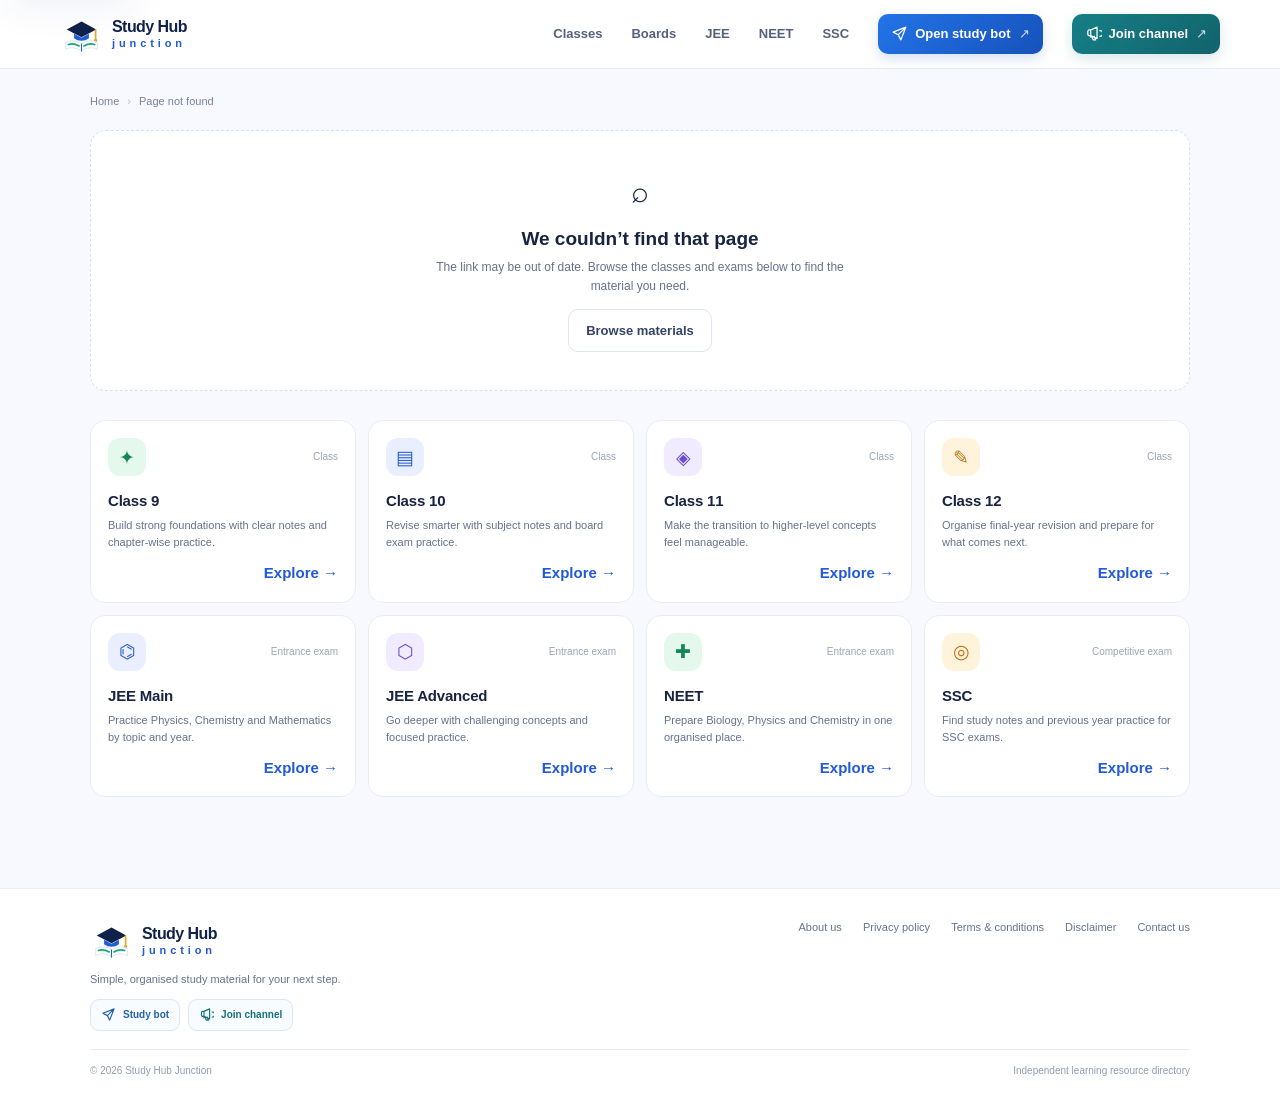
==== index.html @ 2650e8d4 "Add files via upload" ====
<!doctype html>
<html lang="en">
  <head>
    <meta charset="UTF-8">
    <meta name="viewport" content="width=device-width, initial-scale=1, viewport-fit=cover">
    <meta name="theme-color" content="#f7f9ff">
    <meta name="description" content="Find class notes, exam preparation resources and previous year questions on Study Hub Junction.">
    <meta name="google-site-verification" content="9OMlhvTOkKKcQzEDEyai8x-kosGaONepYuMpAsrcFt4">
    <meta name="google-adsense-account" content="ca-pub-8672957876641344">
    <script async src="https://pagead2.googlesyndication.com/pagead/js/adsbygoogle.js?client=ca-pub-8672957876641344"
     crossorigin="anonymous"></script>

    <script>
      const repositoryBase = "/StudyHubJunction";
      const basePath = location.pathname === repositoryBase || location.pathname.startsWith(`${repositoryBase}/`)
        ? `${repositoryBase}/`
        : "/";
      const baseElement = document.createElement("base");
      baseElement.href = basePath;
      document.head.append(baseElement);
    </script>
    <meta property="og:type" content="website">
    <meta property="og:site_name" content="Study Hub Junction">
    <meta property="og:title" content="Study Hub Junction — learn with confidence">
    <meta property="og:description" content="Find class notes, exam preparation resources and previous year questions.">
    <meta property="og:image" content="./assets/study-hub-logo.jpg">
    <meta name="twitter:card" content="summary">
    <meta name="twitter:title" content="Study Hub Junction — learn with confidence">
    <link rel="icon" type="image/svg+xml" href="data:image/svg+xml,%3Csvg xmlns='http://www.w3.org/2000/svg' viewBox='0 0 64 64'%3E%3Crect width='64' height='64' rx='16' fill='%23255bd7'/%3E%3Cpath d='M12 20c8-3 14-2 20 3 6-5 12-6 20-3v27c-8-3-14-2-20 3-6-5-12-6-20-3z' fill='white'/%3E%3Cpath d='M32 23v27' stroke='%23255bd7' stroke-width='3'/%3E%3C/svg%3E">
    <link rel="canonical" href="">
    <link rel="stylesheet" href="./styles.css">
    <title>Study Hub Junction — learn with confidence</title>
    <script src="./config.js"></script>
  </head>
  <body>
    <a class="skip-link" href="#main">Skip to content</a>
    <div id="app">
      <header class="site-header">
        <div class="header-inner">
          <a class="brand" href="/" data-link aria-label="Study Hub Junction home">
            <span class="brand-mark" aria-hidden="true"><svg viewBox="0 0 128 128" focusable="false"><path d="M20 49 64 25l44 24-44 23z" fill="#10214a"/><path d="M42 62v13c12 10 32 10 44 0V62L64 74z" fill="#215bd5"/><path d="M106 50v27" stroke="#e9a32b" stroke-width="5" stroke-linecap="round"/><circle cx="106" cy="82" r="5" fill="#e9a32b"/><path d="M17 88c16-8 31-7 47 3 16-10 31-11 47-3v20c-16-7-31-6-47 4-16-10-31-11-47-4z" fill="#fff" stroke="#dce6f7" stroke-width="3" stroke-linejoin="round"/><path d="M64 91v24" stroke="#215bd5" stroke-width="3"/><path d="M25 94c11-4 21-2 32 4m46-4c-11-4-21-2-32 4" fill="none" stroke="#17a878" stroke-width="5" stroke-linecap="round"/></svg></span>
            <span class="brand-name">study hub <b>junction</b></span>
          </a>
          <button class="menu-toggle icon-button" type="button" aria-label="Open navigation" aria-expanded="false">
            <span></span><span></span><span></span>
          </button>
          <nav class="main-nav" aria-label="Main navigation">
            <a href="/class-9" data-link data-nav-key="classes">Classes</a>
            <a href="/boards" data-link data-nav-key="boards">Boards</a>
            <a href="/jee-main" data-link data-nav-key="explore">JEE</a>
            <a href="/neet" data-link data-nav-key="explore">NEET</a>
            <a href="/ssc" data-link data-nav-key="explore">SSC</a>
            <a class="nav-telegram" href="#" data-telegram-link target="_blank" rel="noopener noreferrer"><svg viewBox="0 0 24 24" aria-hidden="true" focusable="false"><path d="m21 3-7.1 18-3.7-7.2L3 10.1 21 3Zm-10.8 10.8L21 3" /></svg><span>Open study bot</span><span aria-hidden="true">↗</span></a>
            <a class="nav-telegram nav-telegram-channel" href="#" data-telegram-channel-link target="_blank" rel="noopener noreferrer"><svg viewBox="0 0 24 24" aria-hidden="true" focusable="false"><path d="M4 13V9a2 2 0 0 1 2-2h2l9-4v16l-9-4H6a2 2 0 0 1-2-2Zm4-6v10m2 0 1.5 4H15l-2-5m8-8a4 4 0 0 1 0 8" /></svg><span>Join channel</span><span aria-hidden="true">↗</span></a>
          </nav>
        </div>
      </header>
      <main id="main" tabindex="-1"></main>
      <footer id="site-footer"></footer>
      <nav class="mobile-bar" aria-label="Quick navigation">
        <a href="/" data-link data-nav-key="home" aria-label="Home"><span aria-hidden="true">⌂</span><small>Home</small></a>
        <a href="/search" data-link data-nav-key="search" aria-label="Search"><span aria-hidden="true">⌕</span><small>Search</small></a>
        <a href="/class-9" data-link data-nav-key="explore" aria-label="Classes and exams"><span aria-hidden="true">▤</span><small>Explore</small></a>
        <a href="/boards" data-link data-nav-key="boards" aria-label="Boards"><span aria-hidden="true">🏫</span><small>Boards</small></a>
      </nav>
      <div id="toast-region" class="toast-region" aria-live="polite"></div>
    </div>
    <script type="module" src="./app.js"></script>
  </body>
</html>
---- styles.css ----
:root {
  color-scheme: light;
  --ink: #182342;
  --muted: #66728b;
  --blue: #2259d6;
  --blue-dark: #1948b3;
  --line: #e8edf5;
  --surface: #fff;
  --canvas: #f7f9ff;
  --mint: #e9f8f1;
  --shadow: 0 14px 42px rgba(29, 55, 110, .08);
  font-family: "DM Sans", "Segoe UI", sans-serif;
  font-synthesis: none;
  text-rendering: optimizeLegibility;
  -webkit-font-smoothing: antialiased;
  -moz-osx-font-smoothing: grayscale;
}
* { box-sizing: border-box; }
html { min-width: 320px; scroll-behavior: smooth; background: var(--canvas); }
body { margin: 0; color: var(--ink); font-size: 15px; line-height: 1.55; background: var(--canvas); }
button, input, select, textarea { font: inherit; }
button, a { -webkit-tap-highlight-color: transparent; }
a { color: inherit; text-decoration: none; }
button { color: inherit; }
img { display: block; max-width: 100%; }
.skip-link { position: fixed; z-index: 99; top: 8px; left: 8px; transform: translateY(-140%); padding: 10px 14px; background: #fff; border-radius: 10px; box-shadow: var(--shadow); }
.skip-link:focus { transform: none; }
.site-header { position: sticky; z-index: 20; top: 0; background: rgba(255,255,255,.94); border-bottom: 1px solid var(--line); backdrop-filter: blur(16px); }
.header-inner { width: min(1160px, calc(100% - 36px)); height: 68px; margin: auto; display: flex; align-items: center; justify-content: space-between; }
.brand { display: inline-flex; align-items: center; gap: 9px; min-width: 0; }
.brand-mark { width: 43px; height: 43px; flex: 0 0 auto; display: grid; place-items: center; }
.brand-mark svg { display: block; width: 100%; height: 100%; }
.brand-name { color: #10214a; font: 800 16px/1 "Manrope", sans-serif; letter-spacing: -.55px; white-space: nowrap; }
.brand-name b { display: block; color: var(--blue); font-size: 11px; letter-spacing: 3.9px; text-transform: lowercase; margin-top: 3px; }
.main-nav { display: flex; align-items: center; gap: 29px; font-size: 13px; font-weight: 600; color: #55617b; }
.main-nav a:hover, .breadcrumbs a:hover, .footer-links a:hover { color: var(--blue); }
.main-nav a:not(.nav-telegram) { position: relative; padding-block: 8px; }
.main-nav a[aria-current="page"] { color: var(--blue); }
.main-nav a[aria-current="page"]::after { position: absolute; right: 0; bottom: 0; left: 0; height: 2px; border-radius: 2px; background: var(--blue); content: ""; }
.main-nav .nav-telegram { display: inline-flex; align-items: center; gap: 7px; padding: 10px 13px; color: white; border-radius: 10px; background: linear-gradient(135deg,#2374e8,#1652bb); box-shadow: 0 5px 13px rgba(25,81,183,.17); transition: transform .16s, box-shadow .16s, filter .16s; }
.main-nav .nav-telegram:hover { color: white; filter: brightness(1.06); transform: translateY(-1px); box-shadow: 0 8px 17px rgba(25,81,183,.23); }
.main-nav .nav-telegram-channel { background: linear-gradient(135deg,#167f87,#12636c); box-shadow: 0 5px 13px rgba(18,99,108,.16); }
.main-nav .nav-telegram-channel:hover { box-shadow: 0 8px 17px rgba(18,99,108,.22); }
.main-nav .nav-telegram svg { width: 17px; height: 17px; flex: 0 0 auto; fill: none; stroke: currentColor; stroke-linecap: round; stroke-linejoin: round; stroke-width: 1.8; }
.nav-telegram:hover, .button-primary:hover { background: var(--blue-dark); }
.nav-telegram > span:last-child { margin-left: 1px; opacity: .8; }
.menu-toggle { display: none; }
.icon-button { border: 0; background: transparent; }
main { min-height: calc(100vh - 180px); }
.container { width: min(1100px, calc(100% - 36px)); margin-inline: auto; }
.home-hero { position: relative; overflow: hidden; padding: 40px 0 38px; background: radial-gradient(ellipse at 84% 18%, rgba(169,203,255,.29), transparent 35%), linear-gradient(180deg,#fbfcff 0%,#f4f7ff 100%); border-bottom: 1px solid #edf0f8; }
.hero-layout { display: grid; grid-template-columns: 1.2fr .8fr; align-items: center; gap: 38px; }
.eyebrow { display: inline-flex; align-items: center; gap: 8px; color: #2458bf; font-size: 11px; font-weight: 700; letter-spacing: 1.2px; text-transform: uppercase; }
.eyebrow-dot { width: 7px; height: 7px; border-radius: 50%; background: #39ba86; box-shadow: 0 0 0 4px #dff7eb; }
h1, h2, h3, p { margin-top: 0; }
h1, h2, h3 { font-family: "Manrope", "Segoe UI", sans-serif; }
.hero-title { max-width: 590px; margin: 14px 0 13px; color: #172448; font-size: clamp(34px, 5.3vw, 52px); line-height: 1.08; letter-spacing: -2.6px; }
.hero-title em { color: var(--blue); font-style: normal; }
.hero-copy { max-width: 510px; margin: 0 0 23px; color: #69758e; font-size: 15px; }
.search-form { display: flex; align-items: center; gap: 9px; max-width: 535px; padding: 7px; border: 1px solid #e1e7f2; border-radius: 14px; background: #fff; box-shadow: 0 8px 24px rgba(29,55,110,.07); }
.search-icon { flex: 0 0 auto; padding-left: 11px; color: #7d8aa1; font-size: 20px; }
.search-form input { flex: 1; min-width: 0; border: 0; outline: none; padding: 10px 2px; color: var(--ink); background: transparent; }
.search-form input::placeholder { color: #939db0; }
.search-suggestions { display: flex; flex-wrap: wrap; gap: 7px; margin-top: 11px; }
.search-chip { display: inline-flex; min-height: 30px; align-items: center; gap: 6px; padding: 0 10px; border: 1px solid #e4eaf4; border-radius: 999px; color: #586681; background: rgba(255,255,255,.78); font-size: 10px; font-weight: 600; transition: color .16s, border-color .16s, background .16s, transform .16s; }
.search-chip:hover { transform: translateY(-1px); border-color: #cad8f2; color: var(--blue); background: #fff; }
.search-chip span { color: #8090ab; }
.button { display: inline-flex; min-height: 43px; align-items: center; justify-content: center; gap: 8px; padding: 0 17px; border: 0; border-radius: 10px; cursor: pointer; font-weight: 700; font-size: 13px; transition: background .16s, transform .16s; }
.button:active { transform: scale(.98); }
.button-primary { background: var(--blue); color: white; }
.button-outline { border: 1px solid #dfe6f1; background: #fff; color: #334365; }
.button-outline:hover { border-color: #b7c9ed; background: #f8faff; }
.button-download { display: inline-flex; flex: 1 1 185px; min-height: 52px; align-items: center; justify-content: space-between; gap: 11px; padding: 0 17px; border: 1px solid #1746ad; border-radius: 12px; color: #fff; background: linear-gradient(120deg,#3474f2 0%,#2256cf 55%,#1946ad 100%); box-shadow: 0 8px 18px rgba(35,83,191,.24), inset 0 1px 0 rgba(255,255,255,.22); font-size: 13px; letter-spacing: .1px; transition: box-shadow .18s, filter .18s, transform .18s; }
.button-download:hover { filter: brightness(1.06); box-shadow: 0 11px 24px rgba(35,83,191,.32), inset 0 1px 0 rgba(255,255,255,.25); transform: translateY(-1px); }
.button-download:focus-visible { outline: 3px solid rgba(52,116,242,.32); outline-offset: 3px; }
.download-icon { display: grid; width: 31px; height: 31px; flex: 0 0 31px; place-items: center; border: 1px solid rgba(255,255,255,.28); border-radius: 9px; background: rgba(255,255,255,.15); }
.download-icon svg { width: 18px; height: 18px; fill: none; stroke: currentColor; stroke-linecap: round; stroke-linejoin: round; stroke-width: 1.8; }
.download-arrow { margin-left: auto; font-size: 16px; opacity: .82; }
.button-telegram { color: #fff; background: linear-gradient(135deg,#249ad2,#1479b7); box-shadow: 0 6px 15px rgba(20,121,183,.19); }
.button-telegram:hover { color: #fff; background: linear-gradient(135deg,#1888c4,#086ba8); box-shadow: 0 8px 19px rgba(20,121,183,.27); transform: translateY(-1px); }
.button-channel { color: #fff; background: linear-gradient(135deg,#188c91,#11666e); box-shadow: 0 6px 15px rgba(17,102,110,.17); }
.button-channel:hover { color: #fff; background: linear-gradient(135deg,#117b81,#0b5961); box-shadow: 0 8px 19px rgba(17,102,110,.24); transform: translateY(-1px); }
.button-telegram svg, .button-channel svg, .footer-telegram-links svg { width: 18px; height: 18px; flex: 0 0 auto; fill: none; stroke: currentColor; stroke-linecap: round; stroke-linejoin: round; stroke-width: 1.8; }
.button-danger { color: #a33636; background: #fff0f0; }
.button:disabled { cursor: not-allowed; opacity: .58; }
.hero-visual { position: relative; display: flex; align-items: center; justify-content: center; min-height: 263px; }
.hero-logo-card { position: relative; width: min(270px, 70%); aspect-ratio: 1; display: grid; place-items: center; border: 1px solid #e4ebfa; border-radius: 32px; background: white; box-shadow: 0 22px 52px rgba(45,78,150,.12); transform: rotate(2deg); }
.hero-logo-card svg { width: 76%; height: 76%; }
.hero-badge { position: absolute; z-index: 1; right: 0; bottom: 32px; padding: 11px 15px; border: 1px solid #e7ebf6; border-radius: 13px; background: #fff; box-shadow: var(--shadow); color: #52607a; font-size: 11px; font-weight: 700; }
.hero-badge strong { display: block; color: #1d49a8; font: 800 17px "Manrope", sans-serif; }
.benefit-row { display: flex; flex-wrap: wrap; gap: 10px 19px; margin-top: 18px; color: #69758e; font-size: 11px; }
.benefit-row span::before { content: "✓"; margin-right: 6px; color: #19a76c; font-weight: 700; }
.home-content { padding: 25px 0 55px; }
.section { margin: 29px 0 35px; }
.section-heading { display: flex; align-items: end; justify-content: space-between; gap: 12px; margin-bottom: 15px; }
.section-heading h2 { margin: 0; color: #1b294d; font-size: clamp(20px,3vw,25px); line-height: 1.2; letter-spacing: -.7px; }
.section-heading p { margin: 5px 0 0; color: var(--muted); font-size: 12px; }
.text-link { color: var(--blue); font-size: 12px; font-weight: 700; white-space: nowrap; }
.text-link:hover { text-decoration: underline; }
.category-grid { display: grid; grid-template-columns: repeat(4,minmax(0,1fr)); gap: 12px; }
.category-card, .material-card { min-width: 0; padding: 17px; border: 1px solid var(--line); border-radius: 15px; background: white; transition: transform .16s, box-shadow .16s, border-color .16s; }
.category-card:hover, .material-card:hover { transform: translateY(-3px); border-color: #cbd9f4; box-shadow: 0 16px 32px rgba(31,57,109,.11); }
.category-card:focus-visible, .material-card:focus-visible, .search-chip:focus-visible { outline: 3px solid rgba(34,89,214,.28); outline-offset: 3px; }
.category-card-top { display: flex; align-items: center; justify-content: space-between; gap: 12px; }
.category-icon { width: 38px; height: 38px; display: grid; place-items: center; border-radius: 12px; font: 700 19px "Manrope", sans-serif; }
.mint .category-icon, .category-icon.mint { color: #138557; background: #e4f8ee; }
.blue .category-icon, .category-icon.blue { color: #275bce; background: #e9efff; }
.violet .category-icon, .category-icon.violet { color: #6c4cce; background: #f0ebff; }
.amber .category-icon, .category-icon.amber { color: #bd7215; background: #fff3dc; }
.category-kind { color: #9aa4b5; font-size: 10px; }
.category-card h3 { margin: 13px 0 5px; font-size: 15px; letter-spacing: -.2px; }
.category-card p { min-height: 36px; margin: 0; color: var(--muted); font-size: 11px; line-height: 1.55; }
.category-arrow { display: flex; justify-content: flex-end; margin-top: 8px; color: var(--blue); font-weight: 700; }
.material-grid { display: grid; grid-template-columns: repeat(3,minmax(0,1fr)); gap: 12px; }
.material-card { display: flex; flex-direction: column; min-height: 157px; padding: 16px; }
.material-labels { display: flex; flex-wrap: wrap; gap: 6px; margin-bottom: 11px; }
.pill { display: inline-flex; align-items: center; padding: 4px 8px; border-radius: 999px; color: #3157a6; background: #edf2ff; font-size: 10px; font-weight: 700; }
.pill-muted { color: #67738a; background: #f1f3f7; }
.material-card h3 { margin: 0 0 6px; font-size: 14px; line-height: 1.4; letter-spacing: -.2px; }
.material-card p { flex: 1; margin: 0 0 12px; color: var(--muted); font-size: 11px; }
.material-card-foot { display: flex; align-items: center; justify-content: space-between; color: #78839a; font-size: 10px; }
.material-card-cta { display: inline-flex; align-items: center; gap: 5px; padding: 5px 9px; border: 1px solid #e0e9fb; border-radius: 8px; color: #2456b4; background: #f5f8ff; font-size: 10px; font-weight: 700; transition: color .16s, border-color .16s, background .16s; }
.material-card-cta span { font-size: 14px; line-height: 1; }
.material-card:hover .material-card-cta { border-color: #c6d7f7; color: #1746a4; background: #edf3ff; }
.feature-strip { display: grid; grid-template-columns: repeat(3,minmax(0,1fr)); gap: 12px; }
.feature-item { display: flex; align-items: flex-start; gap: 12px; padding: 16px; border-radius: 14px; background: white; border: 1px solid var(--line); }
.feature-item-icon { width: 36px; height: 36px; flex: 0 0 auto; display: grid; place-items: center; border-radius: 11px; background: #edf2ff; color: var(--blue); font-size: 17px; }
.feature-item h3 { margin: 0 0 4px; font-size: 13px; }
.feature-item p { margin: 0; color: var(--muted); font-size: 11px; }
.telegram-banner { display: flex; align-items: center; justify-content: space-between; gap: 18px; padding: 22px; border-radius: 18px; color: #fff; background: linear-gradient(115deg,#183879,#2660c5); }
.telegram-banner h2 { margin: 0 0 4px; font-size: 20px; letter-spacing: -.5px; }
.telegram-banner p { margin: 0; color: #e1e9ff; font-size: 12px; }
.telegram-kicker { display: inline-block; margin-bottom: 5px; color: #bcd4ff; font-size: 9px; font-weight: 800; letter-spacing: 1.2px; text-transform: uppercase; }
.telegram-actions { display: flex; flex-wrap: wrap; justify-content: flex-end; gap: 9px; }
.telegram-actions .button { min-height: 45px; flex: 0 0 auto; }
.telegram-banner .button-telegram { background: linear-gradient(135deg,#249ad2,#1479b7); color: #fff; }
.telegram-banner .button-channel { background: linear-gradient(135deg,#188c91,#11666e); color: #fff; }
.page-content { padding: 24px 0 56px; }
.breadcrumbs { display: flex; flex-wrap: wrap; align-items: center; gap: 8px; margin-bottom: 20px; color: #77839a; font-size: 11px; }
.breadcrumbs .crumb-separator { color: #b4bdcb; }
.page-heading { margin-bottom: 21px; }
.page-heading h1 { margin: 6px 0 8px; font-size: clamp(26px,4vw,36px); letter-spacing: -1.2px; line-height: 1.18; }
.page-heading p { max-width: 650px; margin: 0; color: var(--muted); font-size: 13px; }
.category-tabs { display: flex; flex-wrap: wrap; gap: 8px; margin: 18px 0; }
.category-tabs a { padding: 8px 12px; border: 1px solid var(--line); border-radius: 9px; color: #52607a; background: white; font-size: 11px; font-weight: 600; }
.category-tabs a.active, .category-tabs a:hover { color: #214eae; border-color: #d3def4; background: #f1f5ff; }
.material-detail-grid { display: grid; grid-template-columns: minmax(0,1fr) 280px; gap: 19px; align-items: start; }
.detail-panel, .side-panel, .form-panel, .policy-panel { padding: 20px; border: 1px solid var(--line); border-radius: 15px; background: white; }
.detail-panel h2, .side-panel h2, .form-panel h2 { margin: 0 0 13px; font-size: 17px; letter-spacing: -.3px; }
.detail-panel > p { color: #5f6b84; font-size: 13px; white-space: pre-line; }
.meta-list { display: grid; grid-template-columns: repeat(2,minmax(0,1fr)); gap: 10px; margin: 17px 0; }
.meta-item { padding: 11px; border-radius: 10px; background: #f7f9fc; }
.meta-item small { display: block; margin-bottom: 2px; color: #8b95a6; font-size: 9px; text-transform: uppercase; letter-spacing: .6px; }
.meta-item strong { font-size: 12px; }
.detail-actions { display: flex; flex-wrap: wrap; gap: 9px; margin: 17px 0 7px; }
.material-actions { align-items: center; }
.feedback-panel { scroll-margin-top: 18px; margin-top: 20px; padding: 17px; border: 1px solid #dce5f4; border-radius: 14px; background: linear-gradient(145deg,#fbfcff,#f5f8ff); }
.feedback-heading { display: flex; align-items: center; justify-content: space-between; gap: 12px; }
.feedback-heading h2 { margin: 0 0 4px; font-size: 16px; }
.feedback-heading p, .feedback-status { margin: 0; color: var(--muted); font-size: 11px; }
.feedback-stars { color: #e3a520; font-size: 14px; white-space: nowrap; }
.feedback-status { margin: 12px 0; }
.feedback-rating-form, .feedback-comment-form { display: grid; gap: 8px; margin-top: 13px; }
.feedback-rating-form[hidden], .feedback-comment-form[hidden] { display: none; }
.feedback-rating-form label, .feedback-comment-form label { color: #53617c; font-size: 10px; font-weight: 700; }
.feedback-comment-form label span { color: #8b95a6; font-weight: 400; }
.feedback-rating-form select, .feedback-comment-form input, .feedback-comment-form textarea { width: 100%; min-width: 0; padding: 10px; border: 1px solid #dfe5ef; border-radius: 8px; outline: none; color: var(--ink); background: #fff; font: inherit; font-size: 12px; }
.feedback-comment-form textarea { min-height: 76px; resize: vertical; }
.feedback-rating-form select:focus, .feedback-comment-form input:focus, .feedback-comment-form textarea:focus { border-color: #8eabeb; box-shadow: 0 0 0 3px #eaf0ff; }
.feedback-form-row { display: flex; flex-wrap: wrap; gap: 8px; }
.feedback-form-row select { flex: 1 1 210px; }
.feedback-form-row .button { flex: 0 0 auto; }
.feedback-comments { display: grid; gap: 9px; margin-top: 15px; }
.feedback-comment { padding: 11px; border: 1px solid var(--line); border-radius: 10px; background: #fff; }
.feedback-comment-by { display: flex; justify-content: space-between; gap: 10px; color: #52607a; font-size: 10px; }
.feedback-comment-by time { color: #8b95a6; font-size: 9px; }
.feedback-comment p, .feedback-empty { margin: 6px 0 0; color: #5f6b84; font-size: 11px; white-space: pre-line; overflow-wrap: anywhere; }
.feedback-empty { color: #8b95a6; }
.side-panel { margin-bottom: 12px; }
.side-panel p { color: var(--muted); font-size: 11px; }
.related-list { display: grid; gap: 9px; }
.related-item { padding: 10px; border: 1px solid var(--line); border-radius: 10px; }
.related-item strong { display: block; font-size: 11px; line-height: 1.45; }
.related-item small { color: var(--muted); font-size: 9px; }
.notice { margin: 14px 0; padding: 11px 13px; border: 1px solid #f1e0bb; border-radius: 10px; color: #805d1b; background: #fff9ec; font-size: 11px; }
.empty-state { padding: 38px 18px; border: 1px dashed #d8e0ed; border-radius: 16px; background: white; text-align: center; }
.empty-state .empty-mark { font-size: 30px; }
.empty-state h2 { margin: 8px 0 5px; font-size: 19px; }
.empty-state p { margin: 0 auto 14px; max-width: 420px; color: var(--muted); font-size: 12px; }
.admin-layout { display: grid; grid-template-columns: 1fr 1.1fr; gap: 15px; align-items: start; }
.demo-alert, .error-banner { margin-bottom: 14px; padding: 12px 14px; border-radius: 10px; font-size: 11px; }
.demo-alert { color: #805d1b; background: #fff6e4; border: 1px solid #f1e0bb; }
.error-banner { color: #9c3333; background: #fff0ef; border: 1px solid #efcfcc; }
.admin-list { display: grid; gap: 8px; max-height: 700px; overflow: auto; }
.admin-item { display: flex; align-items: center; justify-content: space-between; gap: 9px; padding: 11px; border: 1px solid var(--line); border-radius: 10px; }
.admin-item h3 { margin: 0 0 3px; font: 700 11px "DM Sans",sans-serif; }
.admin-item small { display: block; color: var(--muted); font-size: 9px; }
.admin-actions { display: flex; flex: 0 0 auto; gap: 5px; }
.small-button { min-height: 30px; padding: 0 8px; border: 1px solid var(--line); border-radius: 7px; color: #42506b; background: white; cursor: pointer; font-size: 10px; font-weight: 700; }
.small-button:hover { background: #f3f6fc; }
.small-button.danger { color: #aa3636; }
.form-grid { display: grid; grid-template-columns: repeat(2,minmax(0,1fr)); gap: 11px; }
.field { display: grid; gap: 5px; }
.field.full { grid-column: 1/-1; }
.field label { color: #53617c; font-size: 10px; font-weight: 700; }
.field input, .field select, .field textarea { width: 100%; min-width: 0; padding: 10px; border: 1px solid #dfe5ef; border-radius: 8px; outline: none; color: var(--ink); background: #fff; font-size: 12px; }
.field input:focus, .field select:focus, .field textarea:focus { border-color: #8eabeb; box-shadow: 0 0 0 3px #eaf0ff; }
.field textarea { min-height: 77px; resize: vertical; }
.field-hint { color: #8b95a6; font-size: 9px; }
.form-check { display: flex; align-items: flex-start; gap: 8px; color: #596781; font-size: 10px; }
.form-check input { margin-top: 3px; accent-color: var(--blue); }
.form-actions { display: flex; flex-wrap: wrap; gap: 8px; margin-top: 13px; }
.admin-toolbar { display: flex; align-items: center; justify-content: space-between; gap: 10px; margin-bottom: 11px; }
.admin-toolbar .field { min-width: 110px; }
.site-footer { padding: 30px 0 75px; border-top: 1px solid var(--line); background: white; }
.footer-main { display: flex; align-items: flex-start; justify-content: space-between; gap: 26px; }
.footer-brand { max-width: 260px; }
.footer-brand .brand { margin-bottom: 9px; }
.footer-brand p { color: var(--muted); font-size: 11px; }
.footer-telegram-links { display: flex; flex-wrap: wrap; gap: 8px; margin-top: 11px; }
.footer-telegram-links a { display: inline-flex; align-items: center; gap: 7px; padding: 7px 10px; border: 1px solid #dce7f3; border-radius: 9px; color: #2360a9; background: #f8fbff; font-size: 10px; font-weight: 700; transition: border-color .16s, background .16s, transform .16s; }
.footer-telegram-links a:hover { transform: translateY(-1px); border-color: #bfd2e8; background: #eff7ff; }
.footer-telegram-links a:last-child { color: #137078; }
.footer-telegram-links svg { width: 15px; height: 15px; }
.footer-links { display: flex; flex-wrap: wrap; gap: 14px 21px; color: #68748b; font-size: 11px; }
.footer-bottom { display: flex; justify-content: space-between; gap: 10px; margin-top: 18px; padding-top: 13px; border-top: 1px solid var(--line); color: #929caf; font-size: 10px; }
.mobile-bar { display: none; }
.toast-region { position: fixed; z-index: 50; right: 18px; bottom: 18px; display: grid; gap: 8px; }
.toast { max-width: min(360px,calc(100vw - 36px)); padding: 12px 15px; border-radius: 11px; color: #fff; background: #1e2e54; box-shadow: var(--shadow); font-size: 12px; }
.toast.error { background: #9c3333; }
.privacy-copy h2 { margin: 23px 0 6px; font-size: 17px; }
.privacy-copy p, .privacy-copy li { color: #5f6b84; font-size: 12px; }
.privacy-copy ul { padding-left: 20px; }

@media (min-width: 900px) {
  .home-hero { padding-top: 49px; padding-bottom: 47px; }
  .home-content { padding-top: 35px; }
  .mobile-bar { display: none !important; }
  .site-footer { padding-bottom: 28px; }
}
@media (max-width: 800px) {
  .category-grid { grid-template-columns: repeat(2,minmax(0,1fr)); }
  .material-grid { grid-template-columns: repeat(2,minmax(0,1fr)); }
  .admin-layout { grid-template-columns: 1fr; }
}
@media (max-width: 620px) {
  body { font-size: 14px; }
  .header-inner { width: min(100% - 28px, 1100px); height: 60px; }
  .brand-mark { width: 39px; height: 39px; }
  .brand-name { font-size: 15px; }
  .menu-toggle { width: 39px; height: 39px; display: grid; align-content: center; justify-items: center; gap: 5px; border: 1px solid var(--line); border-radius: 10px; }
  .menu-toggle span { width: 16px; height: 2px; border-radius: 2px; background: #334365; }
  .main-nav { position: absolute; top: 59px; right: 12px; left: 12px; display: none; align-items: stretch; gap: 0; padding: 7px; border: 1px solid var(--line); border-radius: 13px; background: white; box-shadow: var(--shadow); }
  .main-nav.open { display: grid; }
  .main-nav a { padding: 11px 12px; }
  .main-nav .nav-telegram { justify-content: center; margin-top: 5px; text-align: center; }
  .container { width: min(100% - 28px, 1100px); }
  .home-hero { padding: 28px 0 23px; }
  .hero-layout { grid-template-columns: 1fr; gap: 11px; }
  .hero-title { max-width: 450px; margin-top: 11px; font-size: clamp(34px,10vw,47px); letter-spacing: -1.8px; }
  .hero-copy { margin-bottom: 17px; font-size: 13px; }
  .search-form { gap: 5px; padding: 5px; border-radius: 12px; }
  .search-form input { font-size: 12px; }
  .search-form .button { min-height: 39px; padding: 0 11px; font-size: 11px; }
  .search-icon { padding-left: 6px; }
  .search-suggestions { gap: 6px; margin-top: 9px; }
  .search-chip { min-height: 29px; padding-inline: 9px; font-size: 9px; }
  .hero-visual { position: absolute; z-index: 0; top: 19px; right: -14px; min-height: 0; opacity: .09; pointer-events: none; }
  .hero-logo-card { width: 140px; border-radius: 22px; }
  .hero-badge { display: none; }
  .benefit-row { gap: 7px 12px; font-size: 10px; }
  .material-actions .button-download { flex-basis: 100%; }
  .material-actions .button-outline, .material-actions .button-telegram { flex: 1 1 135px; }
  .home-content { padding-top: 17px; padding-bottom: 34px; }
  .section { margin: 24px 0 28px; }
  .section-heading { margin-bottom: 12px; }
  .section-heading h2 { font-size: 19px; }
  .section-heading p { font-size: 11px; }
  .category-grid { gap: 9px; }
  .category-card { padding: 13px; border-radius: 13px; }
  .category-icon { width: 34px; height: 34px; }
  .category-card h3 { margin-top: 10px; font-size: 13px; }
  .category-card p { min-height: 49px; font-size: 10px; }
  .category-kind { font-size: 8px; }
  .material-grid { grid-template-columns: 1fr; gap: 9px; }
  .material-card { min-height: 0; padding: 14px; }
  .material-card h3 { font-size: 13px; }
  .material-card p { margin-bottom: 8px; }
  .feature-strip { grid-template-columns: 1fr; gap: 8px; }
  .feature-item { padding: 13px; }
  .telegram-banner { align-items: flex-start; flex-direction: column; padding: 18px; }
  .telegram-banner h2 { font-size: 18px; }
  .telegram-actions { width: 100%; justify-content: stretch; }
  .telegram-actions .button { flex: 1 1 145px; padding-inline: 12px; font-size: 11px; }
  .page-content { padding: 18px 0 34px; }
  .breadcrumbs { gap: 6px; margin-bottom: 15px; font-size: 10px; }
  .page-heading h1 { font-size: 27px; }
  .page-heading p { font-size: 12px; }
  .material-detail-grid { grid-template-columns: 1fr; gap: 10px; }
  .detail-panel, .side-panel, .form-panel, .policy-panel { padding: 15px; }
  .feedback-panel { padding: 13px; }
  .feedback-form-row .button { flex-basis: 100%; }
  .admin-item { align-items: flex-start; }
  .admin-actions { flex-direction: column; }
  .form-grid { gap: 9px; }
  .field input, .field select, .field textarea { font-size: 16px; }
  .footer-main { flex-direction: column; gap: 9px; }
  .footer-bottom { flex-direction: column; gap: 4px; }
  .site-footer { padding: 22px 0 calc(90px + env(safe-area-inset-bottom)); }
  .mobile-bar { position: fixed; z-index: 25; right: 0; bottom: 0; left: 0; display: grid; grid-template-columns: repeat(4,minmax(0,1fr)); padding: 7px 12px calc(7px + env(safe-area-inset-bottom)); border-top: 1px solid rgba(224,231,243,.9); background: rgba(255,255,255,.94); box-shadow: 0 -8px 30px rgba(24,44,88,.07); backdrop-filter: blur(18px); }
  .mobile-bar a { position: relative; display: grid; min-height: 42px; align-content: center; justify-items: center; gap: 1px; border-radius: 12px; color: #748099; transition: color .18s, background .18s, transform .18s; }
  .mobile-bar a span { font-size: 20px; line-height: 1.2; transition: transform .18s; }
  .mobile-bar a small { font-size: 9px; font-weight: 600; letter-spacing: .1px; }
  .mobile-bar a[aria-current="page"] { color: #1948b3; background: #edf3ff; }
  .mobile-bar a[aria-current="page"] span { transform: translateY(-1px); }
  .mobile-bar a[aria-current="page"]::before { position: absolute; top: 3px; width: 17px; height: 3px; border-radius: 3px; background: var(--blue); content: ""; }
  .toast-region { right: 12px; bottom: 77px; left: 12px; }
  .toast { max-width: none; }
}
@media (prefers-reduced-motion: reduce) {
  *, *::before, *::after { scroll-behavior: auto !important; transition-duration: .01ms !important; }
}
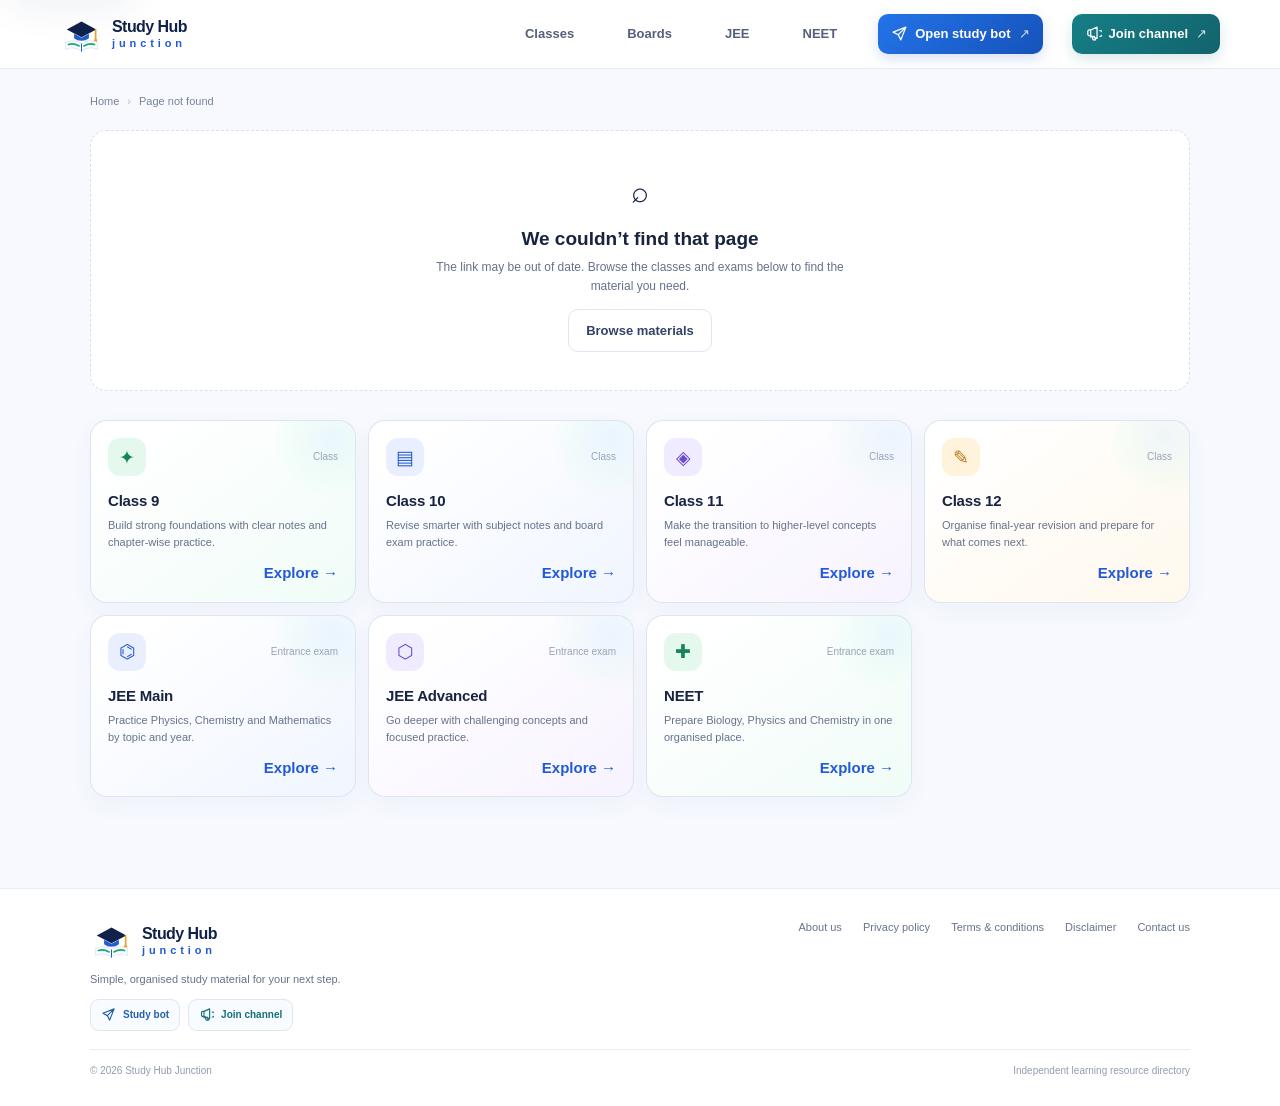
==== commit 168f487c: "Add files via upload" ====
--- a/index.html
+++ b/index.html
@@ -49,7 +49,6 @@
             <a href="/boards" data-link data-nav-key="boards">Boards</a>
             <a href="/jee-main" data-link data-nav-key="explore">JEE</a>
             <a href="/neet" data-link data-nav-key="explore">NEET</a>
-            <a href="/ssc" data-link data-nav-key="explore">SSC</a>
             <a class="nav-telegram" href="#" data-telegram-link target="_blank" rel="noopener noreferrer"><svg viewBox="0 0 24 24" aria-hidden="true" focusable="false"><path d="m21 3-7.1 18-3.7-7.2L3 10.1 21 3Zm-10.8 10.8L21 3" /></svg><span>Open study bot</span><span aria-hidden="true">↗</span></a>
             <a class="nav-telegram nav-telegram-channel" href="#" data-telegram-channel-link target="_blank" rel="noopener noreferrer"><svg viewBox="0 0 24 24" aria-hidden="true" focusable="false"><path d="M4 13V9a2 2 0 0 1 2-2h2l9-4v16l-9-4H6a2 2 0 0 1-2-2Zm4-6v10m2 0 1.5 4H15l-2-5m8-8a4 4 0 0 1 0 8" /></svg><span>Join channel</span><span aria-hidden="true">↗</span></a>
           </nav>
@@ -60,7 +59,6 @@
       <nav class="mobile-bar" aria-label="Quick navigation">
         <a href="/" data-link data-nav-key="home" aria-label="Home"><span aria-hidden="true">⌂</span><small>Home</small></a>
         <a href="/search" data-link data-nav-key="search" aria-label="Search"><span aria-hidden="true">⌕</span><small>Search</small></a>
-        <a href="/class-9" data-link data-nav-key="explore" aria-label="Classes and exams"><span aria-hidden="true">▤</span><small>Explore</small></a>
         <a href="/boards" data-link data-nav-key="boards" aria-label="Boards"><span aria-hidden="true">🏫</span><small>Boards</small></a>
       </nav>
       <div id="toast-region" class="toast-region" aria-live="polite"></div>
--- a/styles.css
+++ b/styles.css
@@ -34,9 +34,10 @@
 .brand-name b { display: block; color: var(--blue); font-size: 11px; letter-spacing: 3.9px; text-transform: lowercase; margin-top: 3px; }
 .main-nav { display: flex; align-items: center; gap: 29px; font-size: 13px; font-weight: 600; color: #55617b; }
 .main-nav a:hover, .breadcrumbs a:hover, .footer-links a:hover { color: var(--blue); }
-.main-nav a:not(.nav-telegram) { position: relative; padding-block: 8px; }
-.main-nav a[aria-current="page"] { color: var(--blue); }
-.main-nav a[aria-current="page"]::after { position: absolute; right: 0; bottom: 0; left: 0; height: 2px; border-radius: 2px; background: var(--blue); content: ""; }
+.main-nav a:not(.nav-telegram) { position: relative; padding: 9px 12px; border-radius: 11px; transition: color .18s, background .18s, transform .18s; }
+.main-nav a:not(.nav-telegram):hover { color: #2458bf; background: linear-gradient(135deg,rgba(224,246,240,.78),rgba(232,239,255,.82)); transform: translateY(-1px); }
+.main-nav a[aria-current="page"] { color: #2458bf; background: linear-gradient(135deg,#e7f7f1,#edf2ff); }
+.main-nav a[aria-current="page"]::after { position: absolute; right: 12px; bottom: 3px; left: 12px; height: 2px; border-radius: 2px; background: linear-gradient(90deg,#43b98f,#5684ec); content: ""; }
 .main-nav .nav-telegram { display: inline-flex; align-items: center; gap: 7px; padding: 10px 13px; color: white; border-radius: 10px; background: linear-gradient(135deg,#2374e8,#1652bb); box-shadow: 0 5px 13px rgba(25,81,183,.17); transition: transform .16s, box-shadow .16s, filter .16s; }
 .main-nav .nav-telegram:hover { color: white; filter: brightness(1.06); transform: translateY(-1px); box-shadow: 0 8px 17px rgba(25,81,183,.23); }
 .main-nav .nav-telegram-channel { background: linear-gradient(135deg,#167f87,#12636c); box-shadow: 0 5px 13px rgba(18,99,108,.16); }
@@ -48,7 +49,7 @@
 .icon-button { border: 0; background: transparent; }
 main { min-height: calc(100vh - 180px); }
 .container { width: min(1100px, calc(100% - 36px)); margin-inline: auto; }
-.home-hero { position: relative; overflow: hidden; padding: 40px 0 38px; background: radial-gradient(ellipse at 84% 18%, rgba(169,203,255,.29), transparent 35%), linear-gradient(180deg,#fbfcff 0%,#f4f7ff 100%); border-bottom: 1px solid #edf0f8; }
+.home-hero { position: relative; overflow: hidden; padding: 40px 0 38px; background: radial-gradient(ellipse at 84% 18%, rgba(169,203,255,.32), transparent 35%), radial-gradient(ellipse at 8% 92%,rgba(183,242,222,.28),transparent 32%),linear-gradient(120deg,#fbfffe 0%,#f4f7ff 58%,#faf5ff 100%); border-bottom: 1px solid #edf0f8; }
 .hero-layout { display: grid; grid-template-columns: 1.2fr .8fr; align-items: center; gap: 38px; }
 .eyebrow { display: inline-flex; align-items: center; gap: 8px; color: #2458bf; font-size: 11px; font-weight: 700; letter-spacing: 1.2px; text-transform: uppercase; }
 .eyebrow-dot { width: 7px; height: 7px; border-radius: 50%; background: #39ba86; box-shadow: 0 0 0 4px #dff7eb; }
@@ -94,11 +95,22 @@
 .section { margin: 29px 0 35px; }
 .section-heading { display: flex; align-items: end; justify-content: space-between; gap: 12px; margin-bottom: 15px; }
 .section-heading h2 { margin: 0; color: #1b294d; font-size: clamp(20px,3vw,25px); line-height: 1.2; letter-spacing: -.7px; }
+.home-content > .section:not(:last-child) { padding: 17px; border: 1px solid rgba(225,232,243,.78); border-radius: 20px; background: linear-gradient(135deg,rgba(255,255,255,.91),rgba(246,250,255,.74)); box-shadow: 0 10px 28px rgba(37,63,112,.035); }
 .section-heading p { margin: 5px 0 0; color: var(--muted); font-size: 12px; }
 .text-link { color: var(--blue); font-size: 12px; font-weight: 700; white-space: nowrap; }
 .text-link:hover { text-decoration: underline; }
 .category-grid { display: grid; grid-template-columns: repeat(4,minmax(0,1fr)); gap: 12px; }
-.category-card, .material-card { min-width: 0; padding: 17px; border: 1px solid var(--line); border-radius: 15px; background: white; transition: transform .16s, box-shadow .16s, border-color .16s; }
+.category-card, .material-card { position: relative; isolation: isolate; overflow: hidden; min-width: 0; padding: 17px; border: 1px solid rgba(218,228,240,.9); border-radius: 17px; background: linear-gradient(145deg,rgba(255,255,255,.98),rgba(248,251,255,.94)); box-shadow: 0 8px 23px rgba(36,62,111,.045); transition: transform .2s, box-shadow .2s, border-color .2s; }
+.category-card::before, .material-card::before { position: absolute; z-index: -1; top: -42px; right: -36px; width: 118px; height: 118px; border-radius: 50%; background: radial-gradient(circle,rgba(177,220,255,.2),rgba(190,247,224,.12) 48%,transparent 72%); content: ""; pointer-events: none; }
+.category-card.mint { background: linear-gradient(145deg,#fff 12%,#f0fcf7 100%); }
+.category-card.blue { background: linear-gradient(145deg,#fff 12%,#f0f5ff 100%); }
+.category-card.violet { background: linear-gradient(145deg,#fff 12%,#f7f3ff 100%); }
+.category-card.amber { background: linear-gradient(145deg,#fff 12%,#fff8ec 100%); }
+.category-card.board-card-cbse { background: linear-gradient(145deg,#fff 10%,#edf4ff 100%); }
+.category-card.board-card-icse { background: linear-gradient(145deg,#fff 10%,#f4efff 100%); }
+.category-card.board-card-jac-board { background: linear-gradient(145deg,#fff 10%,#eaf9f2 100%); }
+.category-card.board-card-up-board { background: linear-gradient(145deg,#fff 10%,#fff4e8 100%); }
+.category-card.board-card-bihar-board { background: linear-gradient(145deg,#fff 10%,#eaf9fa 100%); }
 .category-card:hover, .material-card:hover { transform: translateY(-3px); border-color: #cbd9f4; box-shadow: 0 16px 32px rgba(31,57,109,.11); }
 .category-card:focus-visible, .material-card:focus-visible, .search-chip:focus-visible { outline: 3px solid rgba(34,89,214,.28); outline-offset: 3px; }
 .category-card-top { display: flex; align-items: center; justify-content: space-between; gap: 12px; }
@@ -123,11 +135,11 @@
 .material-card-cta span { font-size: 14px; line-height: 1; }
 .material-card:hover .material-card-cta { border-color: #c6d7f7; color: #1746a4; background: #edf3ff; }
 .feature-strip { display: grid; grid-template-columns: repeat(3,minmax(0,1fr)); gap: 12px; }
-.feature-item { display: flex; align-items: flex-start; gap: 12px; padding: 16px; border-radius: 14px; background: white; border: 1px solid var(--line); }
+.feature-item { display: flex; align-items: flex-start; gap: 12px; padding: 16px; border-radius: 16px; background: linear-gradient(135deg,#fff,#f2faf7); border: 1px solid #e3eee9; box-shadow: 0 7px 20px rgba(36,75,88,.04); }
 .feature-item-icon { width: 36px; height: 36px; flex: 0 0 auto; display: grid; place-items: center; border-radius: 11px; background: #edf2ff; color: var(--blue); font-size: 17px; }
 .feature-item h3 { margin: 0 0 4px; font-size: 13px; }
 .feature-item p { margin: 0; color: var(--muted); font-size: 11px; }
-.telegram-banner { display: flex; align-items: center; justify-content: space-between; gap: 18px; padding: 22px; border-radius: 18px; color: #fff; background: linear-gradient(115deg,#183879,#2660c5); }
+.telegram-banner { display: flex; align-items: center; justify-content: space-between; gap: 18px; padding: 22px; border: 1px solid rgba(255,255,255,.2); border-radius: 20px; color: #fff; background: radial-gradient(ellipse at 92% 0%,rgba(120,218,205,.34),transparent 38%),linear-gradient(115deg,#183879,#2660c5 68%,#4b63bd); box-shadow: 0 14px 35px rgba(36,75,158,.16); }
 .telegram-banner h2 { margin: 0 0 4px; font-size: 20px; letter-spacing: -.5px; }
 .telegram-banner p { margin: 0; color: #e1e9ff; font-size: 12px; }
 .telegram-kicker { display: inline-block; margin-bottom: 5px; color: #bcd4ff; font-size: 9px; font-weight: 800; letter-spacing: 1.2px; text-transform: uppercase; }
@@ -141,11 +153,13 @@
 .page-heading { margin-bottom: 21px; }
 .page-heading h1 { margin: 6px 0 8px; font-size: clamp(26px,4vw,36px); letter-spacing: -1.2px; line-height: 1.18; }
 .page-heading p { max-width: 650px; margin: 0; color: var(--muted); font-size: 13px; }
-.category-tabs { display: flex; flex-wrap: wrap; gap: 8px; margin: 18px 0; }
-.category-tabs a { padding: 8px 12px; border: 1px solid var(--line); border-radius: 9px; color: #52607a; background: white; font-size: 11px; font-weight: 600; }
-.category-tabs a.active, .category-tabs a:hover { color: #214eae; border-color: #d3def4; background: #f1f5ff; }
+.category-tabs { display: flex; flex-wrap: wrap; gap: 9px; margin: 20px 0; padding: 10px; border: 1px solid #e5eaf4; border-radius: 16px; background: linear-gradient(135deg,#f2fbf8 0%,#fff 45%,#f5f6ff 100%); box-shadow: 0 8px 24px rgba(29,55,110,.055); }
+.category-tabs a { display: inline-flex; min-height: 40px; align-items: center; gap: 7px; padding: 0 14px; border: 1px solid transparent; border-radius: 11px; color: #52607a; background: rgba(255,255,255,.74); font-size: 11px; font-weight: 700; transition: color .16s, border-color .16s, background .16s, box-shadow .16s, transform .16s; }
+.category-tabs a span { color: #7184ad; font-size: 14px; }
+.category-tabs a.active, .category-tabs a:hover { color: #fff; border-color: #2153bc; background: linear-gradient(135deg,#3474ee,#2052bf); box-shadow: 0 5px 13px rgba(35,83,191,.2); transform: translateY(-1px); }
+.category-tabs a.active span, .category-tabs a:hover span { color: #dce8ff; }
 .material-detail-grid { display: grid; grid-template-columns: minmax(0,1fr) 280px; gap: 19px; align-items: start; }
-.detail-panel, .side-panel, .form-panel, .policy-panel { padding: 20px; border: 1px solid var(--line); border-radius: 15px; background: white; }
+.detail-panel, .side-panel, .form-panel, .policy-panel { padding: 20px; border: 1px solid rgba(220,229,241,.9); border-radius: 17px; background: linear-gradient(145deg,#fff,#f9fbff); box-shadow: 0 8px 24px rgba(36,62,111,.045); }
 .detail-panel h2, .side-panel h2, .form-panel h2 { margin: 0 0 13px; font-size: 17px; letter-spacing: -.3px; }
 .detail-panel > p { color: #5f6b84; font-size: 13px; white-space: pre-line; }
 .meta-list { display: grid; grid-template-columns: repeat(2,minmax(0,1fr)); gap: 10px; margin: 17px 0; }
@@ -250,7 +264,7 @@
   .brand-name { font-size: 15px; }
   .menu-toggle { width: 39px; height: 39px; display: grid; align-content: center; justify-items: center; gap: 5px; border: 1px solid var(--line); border-radius: 10px; }
   .menu-toggle span { width: 16px; height: 2px; border-radius: 2px; background: #334365; }
-  .main-nav { position: absolute; top: 59px; right: 12px; left: 12px; display: none; align-items: stretch; gap: 0; padding: 7px; border: 1px solid var(--line); border-radius: 13px; background: white; box-shadow: var(--shadow); }
+  .main-nav { position: absolute; top: 59px; right: 12px; left: 12px; display: none; align-items: stretch; gap: 3px; padding: 9px; border: 1px solid rgba(214,228,238,.95); border-radius: 17px; background: linear-gradient(145deg,rgba(248,255,252,.98),rgba(246,248,255,.98)); box-shadow: 0 18px 42px rgba(33,60,111,.16); backdrop-filter: blur(18px); }
   .main-nav.open { display: grid; }
   .main-nav a { padding: 11px 12px; }
   .main-nav .nav-telegram { justify-content: center; margin-top: 5px; text-align: center; }
@@ -307,13 +321,17 @@
   .footer-main { flex-direction: column; gap: 9px; }
   .footer-bottom { flex-direction: column; gap: 4px; }
   .site-footer { padding: 22px 0 calc(90px + env(safe-area-inset-bottom)); }
-  .mobile-bar { position: fixed; z-index: 25; right: 0; bottom: 0; left: 0; display: grid; grid-template-columns: repeat(4,minmax(0,1fr)); padding: 7px 12px calc(7px + env(safe-area-inset-bottom)); border-top: 1px solid rgba(224,231,243,.9); background: rgba(255,255,255,.94); box-shadow: 0 -8px 30px rgba(24,44,88,.07); backdrop-filter: blur(18px); }
-  .mobile-bar a { position: relative; display: grid; min-height: 42px; align-content: center; justify-items: center; gap: 1px; border-radius: 12px; color: #748099; transition: color .18s, background .18s, transform .18s; }
+  .mobile-bar { position: fixed; z-index: 25; right: 0; bottom: 0; left: 0; display: grid; grid-template-columns: repeat(3,minmax(0,1fr)); padding: 8px 12px calc(8px + env(safe-area-inset-bottom)); border-top: 1px solid rgba(217,231,235,.95); background: linear-gradient(105deg,rgba(246,255,251,.96),rgba(255,255,255,.96) 48%,rgba(246,247,255,.97)); box-shadow: 0 -10px 32px rgba(24,44,88,.1); backdrop-filter: blur(20px) saturate(1.2); }
+  .mobile-bar a { position: relative; display: grid; min-height: 44px; align-content: center; justify-items: center; gap: 1px; border: 1px solid transparent; border-radius: 14px; color: #748099; transition: color .18s, background .18s, transform .18s, box-shadow .18s; }
   .mobile-bar a span { font-size: 20px; line-height: 1.2; transition: transform .18s; }
   .mobile-bar a small { font-size: 9px; font-weight: 600; letter-spacing: .1px; }
-  .mobile-bar a[aria-current="page"] { color: #1948b3; background: #edf3ff; }
+  .mobile-bar a[aria-current="page"] { color: #1948b3; border-color: rgba(208,226,236,.7); background: linear-gradient(135deg,#e5f8f0,#edf1ff); box-shadow: inset 0 1px 0 rgba(255,255,255,.85),0 4px 12px rgba(42,91,135,.08); }
+  .mobile-bar a:nth-child(1)[aria-current="page"] { color: #14805b; background: linear-gradient(135deg,#e1f8ed,#effcf5); }
+  .mobile-bar a:nth-child(2)[aria-current="page"] { color: #2462c2; background: linear-gradient(135deg,#e4f5fb,#edf3ff); }
+  .mobile-bar a:nth-child(3)[aria-current="page"] { color: #704ec4; background: linear-gradient(135deg,#f2eaff,#f5f2ff); }
+  .mobile-bar a:nth-child(4)[aria-current="page"] { color: #2462c2; background: linear-gradient(135deg,#e6f1ff,#edf2ff); }
   .mobile-bar a[aria-current="page"] span { transform: translateY(-1px); }
-  .mobile-bar a[aria-current="page"]::before { position: absolute; top: 3px; width: 17px; height: 3px; border-radius: 3px; background: var(--blue); content: ""; }
+  .mobile-bar a[aria-current="page"]::before { position: absolute; top: 3px; width: 19px; height: 3px; border-radius: 3px; background: linear-gradient(90deg,#38b88c,#507fe7); content: ""; }
   .toast-region { right: 12px; bottom: 77px; left: 12px; }
   .toast { max-width: none; }
 }
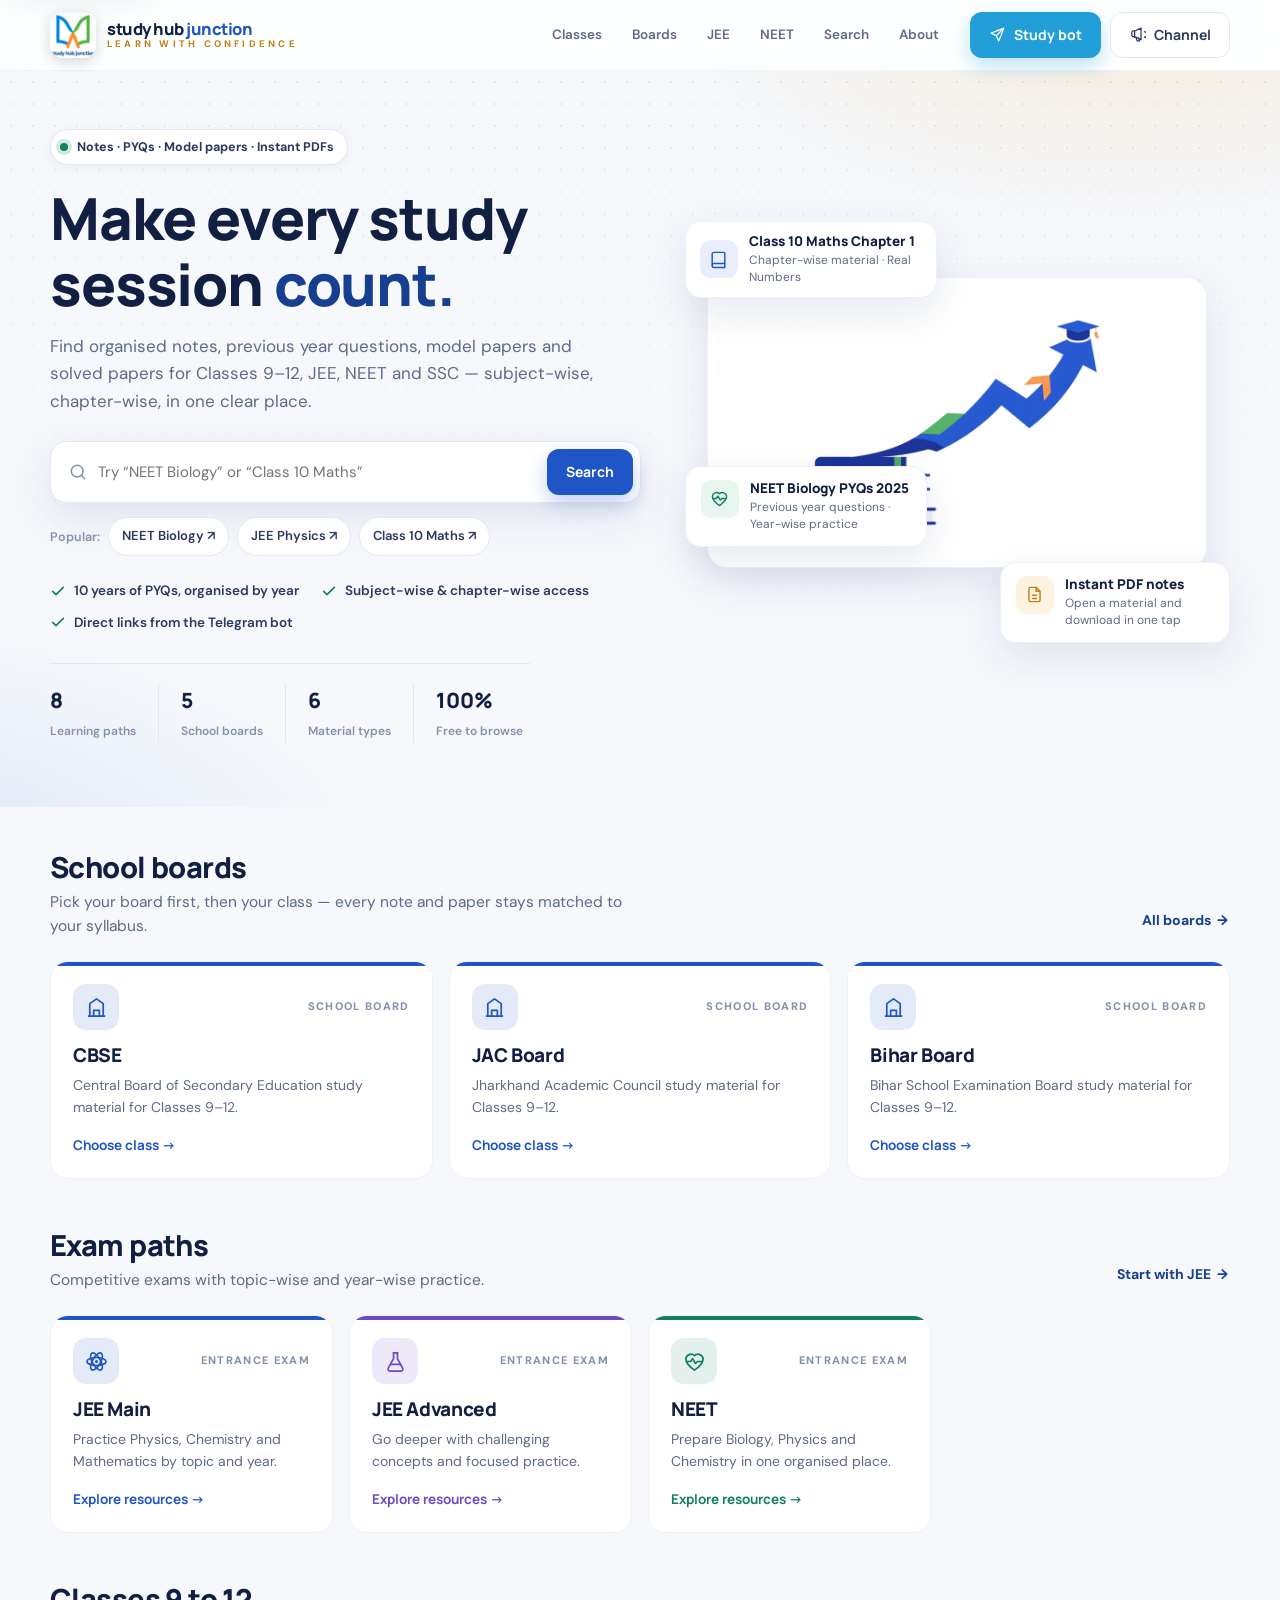
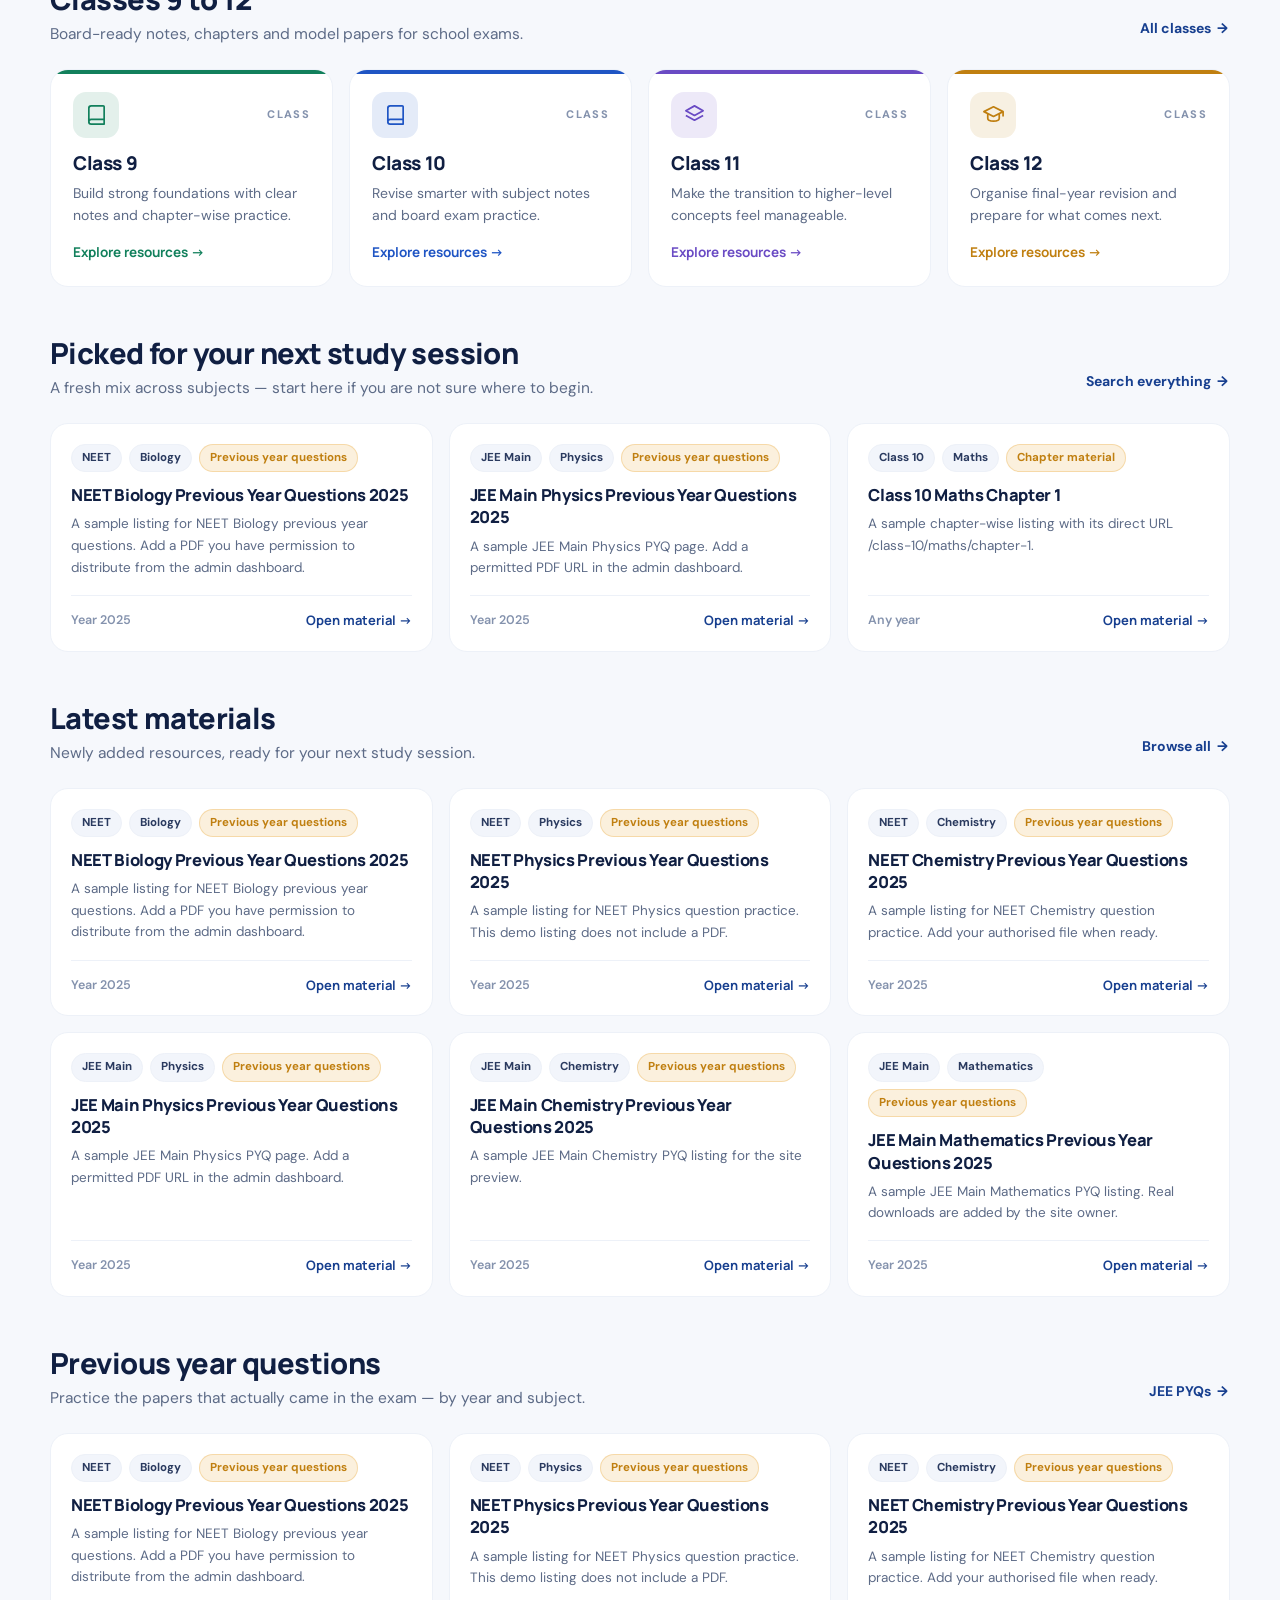
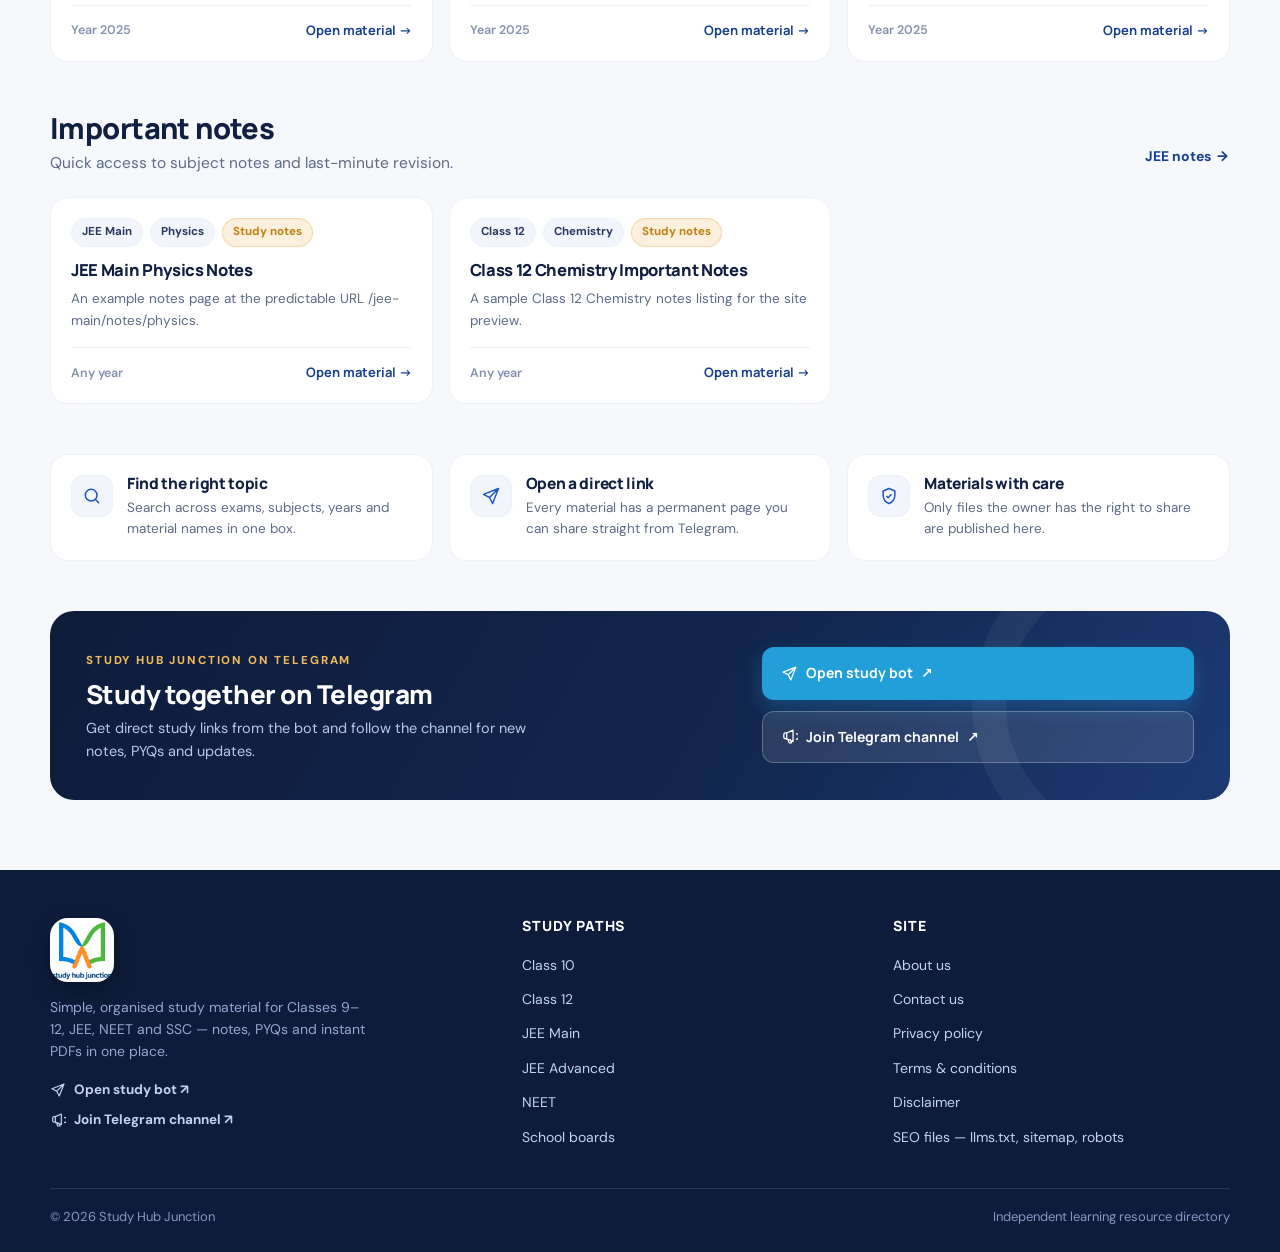
==== commit 8eb76145: "Add files via upload" ====
--- a/index.html
+++ b/index.html
@@ -1,68 +1,1492 @@
-<!doctype html>
-<html lang="en">
-  <head>
-    <meta charset="UTF-8">
-    <meta name="viewport" content="width=device-width, initial-scale=1, viewport-fit=cover">
-    <meta name="theme-color" content="#f7f9ff">
-    <meta name="description" content="Find class notes, exam preparation resources and previous year questions on Study Hub Junction.">
-    <meta name="google-site-verification" content="9OMlhvTOkKKcQzEDEyai8x-kosGaONepYuMpAsrcFt4">
-    <meta name="google-adsense-account" content="ca-pub-8672957876641344">
-    <script async src="https://pagead2.googlesyndication.com/pagead/js/adsbygoogle.js?client=ca-pub-8672957876641344"
-     crossorigin="anonymous"></script>
-
-    <script>
-      const repositoryBase = "/StudyHubJunction";
-      const basePath = location.pathname === repositoryBase || location.pathname.startsWith(`${repositoryBase}/`)
-        ? `${repositoryBase}/`
-        : "/";
-      const baseElement = document.createElement("base");
-      baseElement.href = basePath;
-      document.head.append(baseElement);
-    </script>
-    <meta property="og:type" content="website">
-    <meta property="og:site_name" content="Study Hub Junction">
-    <meta property="og:title" content="Study Hub Junction — learn with confidence">
-    <meta property="og:description" content="Find class notes, exam preparation resources and previous year questions.">
-    <meta property="og:image" content="./assets/study-hub-logo.jpg">
-    <meta name="twitter:card" content="summary">
-    <meta name="twitter:title" content="Study Hub Junction — learn with confidence">
-    <link rel="icon" type="image/svg+xml" href="data:image/svg+xml,%3Csvg xmlns='http://www.w3.org/2000/svg' viewBox='0 0 64 64'%3E%3Crect width='64' height='64' rx='16' fill='%23255bd7'/%3E%3Cpath d='M12 20c8-3 14-2 20 3 6-5 12-6 20-3v27c-8-3-14-2-20 3-6-5-12-6-20-3z' fill='white'/%3E%3Cpath d='M32 23v27' stroke='%23255bd7' stroke-width='3'/%3E%3C/svg%3E">
-    <link rel="canonical" href="">
-    <link rel="stylesheet" href="./styles.css">
-    <title>Study Hub Junction — learn with confidence</title>
-    <script src="./config.js"></script>
-  </head>
-  <body>
-    <a class="skip-link" href="#main">Skip to content</a>
-    <div id="app">
-      <header class="site-header">
-        <div class="header-inner">
-          <a class="brand" href="/" data-link aria-label="Study Hub Junction home">
-            <span class="brand-mark" aria-hidden="true"><svg viewBox="0 0 128 128" focusable="false"><path d="M20 49 64 25l44 24-44 23z" fill="#10214a"/><path d="M42 62v13c12 10 32 10 44 0V62L64 74z" fill="#215bd5"/><path d="M106 50v27" stroke="#e9a32b" stroke-width="5" stroke-linecap="round"/><circle cx="106" cy="82" r="5" fill="#e9a32b"/><path d="M17 88c16-8 31-7 47 3 16-10 31-11 47-3v20c-16-7-31-6-47 4-16-10-31-11-47-4z" fill="#fff" stroke="#dce6f7" stroke-width="3" stroke-linejoin="round"/><path d="M64 91v24" stroke="#215bd5" stroke-width="3"/><path d="M25 94c11-4 21-2 32 4m46-4c-11-4-21-2-32 4" fill="none" stroke="#17a878" stroke-width="5" stroke-linecap="round"/></svg></span>
-            <span class="brand-name">study hub <b>junction</b></span>
-          </a>
-          <button class="menu-toggle icon-button" type="button" aria-label="Open navigation" aria-expanded="false">
-            <span></span><span></span><span></span>
-          </button>
-          <nav class="main-nav" aria-label="Main navigation">
-            <a href="/class-9" data-link data-nav-key="classes">Classes</a>
-            <a href="/boards" data-link data-nav-key="boards">Boards</a>
-            <a href="/jee-main" data-link data-nav-key="explore">JEE</a>
-            <a href="/neet" data-link data-nav-key="explore">NEET</a>
-            <a class="nav-telegram" href="#" data-telegram-link target="_blank" rel="noopener noreferrer"><svg viewBox="0 0 24 24" aria-hidden="true" focusable="false"><path d="m21 3-7.1 18-3.7-7.2L3 10.1 21 3Zm-10.8 10.8L21 3" /></svg><span>Open study bot</span><span aria-hidden="true">↗</span></a>
-            <a class="nav-telegram nav-telegram-channel" href="#" data-telegram-channel-link target="_blank" rel="noopener noreferrer"><svg viewBox="0 0 24 24" aria-hidden="true" focusable="false"><path d="M4 13V9a2 2 0 0 1 2-2h2l9-4v16l-9-4H6a2 2 0 0 1-2-2Zm4-6v10m2 0 1.5 4H15l-2-5m8-8a4 4 0 0 1 0 8" /></svg><span>Join channel</span><span aria-hidden="true">↗</span></a>
-          </nav>
-        </div>
-      </header>
-      <main id="main" tabindex="-1"></main>
-      <footer id="site-footer"></footer>
-      <nav class="mobile-bar" aria-label="Quick navigation">
-        <a href="/" data-link data-nav-key="home" aria-label="Home"><span aria-hidden="true">⌂</span><small>Home</small></a>
-        <a href="/search" data-link data-nav-key="search" aria-label="Search"><span aria-hidden="true">⌕</span><small>Search</small></a>
-        <a href="/boards" data-link data-nav-key="boards" aria-label="Boards"><span aria-hidden="true">🏫</span><small>Boards</small></a>
-      </nav>
-      <div id="toast-region" class="toast-region" aria-live="polite"></div>
-    </div>
-    <script type="module" src="./app.js"></script>
-  </body>
-</html>
+<!doctype html>
+<html lang="en">
+<head>
+<meta charset="UTF-8">
+<meta name="viewport" content="width=device-width, initial-scale=1, viewport-fit=cover">
+<meta name="color-scheme" content="light dark">
+<meta name="theme-color" content="#f6f8fc" media="(prefers-color-scheme: light)">
+<meta name="theme-color" content="#0a111f" media="(prefers-color-scheme: dark)">
+<title>Study Hub Junction — learn with confidence</title>
+<meta name="description" content="Find class notes, exam preparation resources and previous year questions on Study Hub Junction.">
+<meta name="robots" content="index,follow,max-image-preview:large">
+<meta name="author" content="Study Hub Junction">
+<meta name="google-site-verification" content="9OMlhvTOkKKcQzEDEyai8x-kosGaONepYuMpAsrcFt4">
+<!-- Bing Webmaster Tools: replace the content value below with the code from
+     Bing Webmaster Tools (Settings > Verify ownership), or upload BingSiteAuth.xml to the site root. -->
+<meta name="msvalidate.01" content="PASTE_YOUR_BING_VERIFICATION_CODE_HERE">
+<meta name="google-adsense-account" content="ca-pub-8672957876641344">
+<script async src="https://pagead2.googlesyndication.com/pagead/js/adsbygoogle.js?client=ca-pub-8672957876641344" crossorigin="anonymous"></script>
+<script>(function(w,d,s,l,i){w[l]=w[l]||[];w[l].push({"gtm.start":new Date().getTime(),event:"gtm.js"});var f=d.getElementsByTagName(s)[0],j=d.createElement(s),dl=l!=="dataLayer"?"&l="+l:"";j.async=true;j.src="https://www.googletagmanager.com/gtm.js?id="+i+dl;f.parentNode.insertBefore(j,f);})(window,document,"script","dataLayer","GTM-TCZ73NZS");</script>
+<script async src="https://www.googletagmanager.com/gtag/js?id=G-7ERHRGQ8KY"></script>
+<script>window.dataLayer=window.dataLayer||[];function gtag(){dataLayer.push(arguments);}gtag("js",new Date());gtag("config","G-7ERHRGQ8KY",{send_page_view:false});</script>
+<meta property="og:type" content="website">
+<meta property="og:site_name" content="Study Hub Junction">
+<meta property="og:url" content="https://study-hub-junction-eight.vercel.app/">
+<meta property="og:title" content="Study Hub Junction — learn with confidence">
+<meta property="og:description" content="Find class notes, exam preparation resources and previous year questions on Study Hub Junction.">
+<meta property="og:image" content="https://study-hub-junction-eight.vercel.app/assets/logo.png">
+<meta property="og:image:secure_url" content="https://study-hub-junction-eight.vercel.app/assets/logo.png">
+<meta property="og:image:type" content="image/png">
+<meta property="og:image:width" content="1600">
+<meta property="og:image:height" content="1600">
+<meta property="og:image:alt" content="Study Hub Junction — study materials, PYQs and instant PDFs">
+<meta name="twitter:card" content="summary">
+<meta name="twitter:title" content="Study Hub Junction — learn with confidence">
+<meta name="twitter:description" content="Find class notes, exam preparation resources and previous year questions on Study Hub Junction.">
+<meta name="twitter:image" content="https://study-hub-junction-eight.vercel.app/assets/logo.png">
+<meta name="twitter:image:alt" content="Study Hub Junction — study materials, PYQs and instant PDFs">
+<link rel="icon" type="image/png" href="assets/logo.png">
+<link rel="apple-touch-icon" href="assets/logo.png">
+<link rel="canonical" href="https://study-hub-junction-eight.vercel.app/">
+<link rel="sitemap" type="application/xml" href="assets/sitemap.xml">
+<link rel="preconnect" href="https://fonts.googleapis.com">
+<link rel="preconnect" href="https://fonts.gstatic.com" crossorigin>
+<link href="https://fonts.googleapis.com/css2?family=Manrope:wght@500;600;700;800&family=DM+Sans:opsz,wght@9..40,400;9..40,500;9..40,600;9..40,700&display=swap" rel="stylesheet">
+<script type="application/ld+json" id="site-structured-data">
+{"@context":"https://schema.org","@graph":[
+{"@type":"WebSite","@id":"https://study-hub-junction-eight.vercel.app/#website","url":"https://study-hub-junction-eight.vercel.app/","name":"Study Hub Junction","description":"Find class notes, exam preparation resources and previous year questions on Study Hub Junction.","inLanguage":"en","potentialAction":{"@type":"SearchAction","target":{"@type":"EntryPoint","urlTemplate":"https://study-hub-junction-eight.vercel.app/search?q={search_term_string}"},"query-input":"required name=search_term_string"}},
+{"@type":"Organization","@id":"https://study-hub-junction-eight.vercel.app/#organization","name":"Study Hub Junction","url":"https://study-hub-junction-eight.vercel.app/","logo":"https://study-hub-junction-eight.vercel.app/assets/logo.png","sameAs":["https://t.me/Study_hub_junction_bot","https://t.me/pickzenloots"],"contactPoint":{"@type":"ContactPoint","email":"ankittkumar864@gmail.com","contactType":"customer support"}}
+]}
+</script>
+<style>
+:root{
+  color-scheme:light;
+  --ink:#101f42; --ink-soft:#2a3a5f; --muted:#5d6b87; --faint:#8492ad;
+  --blue:#1f55c4; --blue-deep:#173f8f; --blue-ink:#0d2a63;
+  --gold:#e9a32b; --gold-deep:#c07f10; --mint:#12805c; --violet:#6a4bc4;
+  --line:#e2e9f4; --line-soft:#edf1f8;
+  --surface:#ffffff; --surface-2:#f2f5fb; --canvas:#f6f8fc;
+  --navy:#0d1c3a; --navy-2:#12264e;
+  --shadow-sm:0 2px 10px rgba(16,42,96,.06);
+  --shadow:0 14px 40px rgba(16,42,96,.10);
+  --shadow-lg:0 28px 70px rgba(13,28,63,.16);
+  --radius:18px;
+  --font-head:"Manrope",system-ui,sans-serif;
+  --font-body:"DM Sans",system-ui,sans-serif;
+}
+@media (prefers-color-scheme: dark){
+  :root{
+    color-scheme:dark;
+    --ink:#e9eef9; --ink-soft:#c3cfe6; --muted:#9dacc9; --faint:#71809e;
+    --blue:#6f9bf5; --blue-deep:#8db1f7; --blue-ink:#b9cdfb;
+    --gold:#f0b95a; --gold-deep:#f0b95a; --mint:#3ec79a; --violet:#a68ef0;
+    --line:#24334f; --line-soft:#1b2947;
+    --surface:#101c33; --surface-2:#0d1729; --canvas:#0a111f;
+    --navy:#0a1526; --navy-2:#0e1e3a;
+    --shadow-sm:0 2px 10px rgba(0,0,0,.3);
+    --shadow:0 14px 40px rgba(0,0,0,.4);
+    --shadow-lg:0 28px 70px rgba(0,0,0,.5);
+  }
+}
+*{box-sizing:border-box}
+html{min-width:320px;scroll-behavior:smooth;background:var(--canvas);overflow-x:clip}
+body{overflow-x:clip}
+body{margin:0;color:var(--ink);font-family:var(--font-body);font-size:15.5px;line-height:1.6;background:var(--canvas);-webkit-font-smoothing:antialiased;text-rendering:optimizeLegibility}
+button,input,select,textarea{font:inherit;color:inherit}
+button,a{-webkit-tap-highlight-color:transparent}
+a{color:inherit;text-decoration:none}
+img{display:block;max-width:100%}
+h1,h2,h3{font-family:var(--font-head);letter-spacing:-.02em;line-height:1.14;margin:0}
+p{margin:0}
+::selection{background:#f6d488;color:#3a2a05}
+:focus-visible{outline:2px solid var(--blue);outline-offset:2px;border-radius:6px}
+button,[role="button"],select,summary,input:not([type="checkbox"],[type="radio"]){min-height:2.25rem}
+.container{width:min(1180px,calc(100% - 40px));margin-inline:auto}
+.skip-link{position:fixed;z-index:99;top:8px;left:8px;transform:translateY(-160%);padding:10px 16px;background:var(--surface);border-radius:10px;box-shadow:var(--shadow);font-weight:600}
+.skip-link:focus{transform:none}
+
+/* ---------- Header ---------- */
+.site-header{position:sticky;top:0;z-index:40;background:color-mix(in srgb,var(--surface) 88%,transparent);backdrop-filter:blur(14px);-webkit-backdrop-filter:blur(14px);border-bottom:1px solid var(--line-soft);transition:box-shadow .25s}
+.site-header.scrolled{box-shadow:0 8px 30px rgba(13,28,63,.08)}
+.header-inner{height:70px;display:flex;align-items:center;gap:18px}
+.brand{display:inline-flex;align-items:center;gap:11px;min-width:0;flex:0 0 auto}
+.brand-logo{width:46px;height:46px;border-radius:13px;object-fit:cover;box-shadow:0 4px 14px rgba(13,28,63,.18)}
+.brand-text{line-height:1.05;white-space:nowrap}
+.brand-text strong{display:block;font-family:var(--font-head);font-weight:800;font-size:16.5px;letter-spacing:-.03em;color:var(--ink)}
+.brand-text strong em{font-style:normal;color:var(--blue)}
+.brand-text small{display:block;font-size:9.5px;font-weight:700;letter-spacing:.34em;text-transform:uppercase;color:var(--gold-deep);margin-top:3px}
+.main-nav{display:flex;align-items:center;gap:4px;margin-left:auto}
+.main-nav a{padding:9px 13px;border-radius:11px;font-size:13.5px;font-weight:600;color:var(--muted);position:relative;transition:color .18s,background .18s}
+.main-nav a:hover{color:var(--blue-deep);background:var(--surface-2)}
+.main-nav a[aria-current="page"]{color:var(--blue-deep);background:var(--surface-2)}
+.main-nav a[aria-current="page"]::after{content:"";position:absolute;left:13px;right:13px;bottom:4px;height:2px;border-radius:2px;background:var(--gold)}
+.header-actions{display:flex;align-items:center;gap:9px;flex:0 0 auto}
+.btn{display:inline-flex;align-items:center;justify-content:center;gap:8px;padding:11px 18px;border-radius:12px;border:1px solid transparent;font-family:var(--font-head);font-weight:700;font-size:14px;cursor:pointer;transition:transform .18s,box-shadow .18s,background .18s,border-color .18s;white-space:nowrap}
+.btn:active{transform:translateY(1px) scale(.99)}
+.btn svg{width:17px;height:17px;flex:0 0 auto}
+.btn-primary{background:var(--blue);color:#fff;box-shadow:0 8px 20px rgba(31,85,196,.28)}
+.btn-primary:hover{background:var(--blue-deep);transform:translateY(-1px)}
+.btn-gold{background:var(--gold);color:#3a2703;box-shadow:0 8px 20px rgba(233,163,43,.3)}
+.btn-gold:hover{transform:translateY(-1px)}
+.btn-outline{background:var(--surface);border-color:var(--line);color:var(--ink-soft)}
+.btn-outline:hover{border-color:var(--blue);color:var(--blue-deep)}
+.btn-telegram{background:#229ed9;color:#fff;box-shadow:0 8px 20px rgba(34,158,217,.3)}
+.btn-telegram:hover{transform:translateY(-1px)}
+.btn[disabled]{opacity:.55;cursor:not-allowed;box-shadow:none}
+.btn-sm{padding:8px 13px;font-size:13px;border-radius:10px}
+.menu-toggle{display:none;width:44px;height:44px;border:1px solid var(--line);background:var(--surface);border-radius:12px;cursor:pointer;flex-direction:column;align-items:center;justify-content:center;gap:5px}
+.menu-toggle span{display:block;width:18px;height:2px;border-radius:2px;background:var(--ink);transition:transform .2s,opacity .2s}
+.menu-toggle[aria-expanded="true"] span:nth-child(1){transform:translateY(7px) rotate(45deg)}
+.menu-toggle[aria-expanded="true"] span:nth-child(2){opacity:0}
+.menu-toggle[aria-expanded="true"] span:nth-child(3){transform:translateY(-7px) rotate(-45deg)}
+
+/* ---------- Hero ---------- */
+.hero{position:relative;overflow:hidden;background:
+  radial-gradient(720px 340px at 88% -60px,rgba(233,163,43,.16),transparent 62%),
+  radial-gradient(820px 420px at -120px 110%,rgba(31,85,196,.12),transparent 60%),
+  var(--canvas)}
+.hero::before{content:"";position:absolute;inset:0;background-image:radial-gradient(color-mix(in srgb,var(--ink) 7%,transparent) 1px,transparent 1px);background-size:22px 22px;mask-image:linear-gradient(to bottom,black,transparent 78%);pointer-events:none}
+.hero-layout{position:relative;display:grid;grid-template-columns:1.04fr .96fr;gap:44px;align-items:center;padding:58px 0 64px}
+.hero-layout>*{min-width:0}
+.hero-copy{max-width:100%}
+.hero-eyebrow{display:inline-flex;align-items:center;gap:9px;padding:7px 13px 7px 9px;border:1px solid var(--line);background:var(--surface);border-radius:99px;font-size:12.5px;font-weight:700;color:var(--ink-soft);box-shadow:var(--shadow-sm)}
+.hero-eyebrow .dot{width:8px;height:8px;border-radius:50%;background:var(--mint);box-shadow:0 0 0 4px color-mix(in srgb,var(--mint) 18%,transparent)}
+.hero h1{font-size:clamp(38px,4.6vw,58px);font-weight:800;margin:20px 0 16px;color:var(--ink)}
+.hero h1 .hl{position:relative;color:var(--blue-deep);white-space:nowrap}
+.hero h1 .hl::after{content:"";position:absolute;left:0;right:0;bottom:4px;height:9px;border-radius:5px;background:color-mix(in srgb,var(--gold) 55%,transparent);z-index:-1}
+.hero-copy{font-size:17px;color:var(--muted);max-width:34rem}
+.search-form{margin-top:26px;display:flex;align-items:center;gap:8px;background:var(--surface);border:1px solid var(--line);border-radius:16px;padding:7px;box-shadow:var(--shadow)}
+.search-form .s-icon{width:20px;height:20px;margin-left:10px;color:var(--faint);flex:0 0 auto}
+.search-form input{flex:1;min-width:0;border:0;background:transparent;font-size:15px;color:var(--ink)}
+.search-form input:focus{outline:none}
+.search-form:focus-within{border-color:var(--blue);box-shadow:0 0 0 4px color-mix(in srgb,var(--blue) 14%,transparent),var(--shadow)}
+.search-chips{display:flex;flex-wrap:wrap;gap:8px;margin-top:14px;align-items:center}
+.search-chips span{font-size:12.5px;color:var(--faint);font-weight:600}
+.chip{display:inline-flex;align-items:center;gap:6px;padding:8px 13px;border-radius:99px;border:1px solid var(--line);background:var(--surface);font-size:13px;font-weight:600;color:var(--ink-soft);transition:border-color .18s,color .18s,transform .18s}
+.chip:hover{border-color:var(--blue);color:var(--blue-deep);transform:translateY(-1px)}
+.hero-points{display:flex;flex-wrap:wrap;gap:10px 22px;margin-top:24px}
+.hero-points li{display:flex;align-items:center;gap:8px;font-size:13.5px;font-weight:600;color:var(--ink-soft);list-style:none}
+.hero-points{padding:0;margin-bottom:0}
+.hero-points svg{width:16px;height:16px;color:var(--mint)}
+.hero-stats{display:flex;gap:0;margin-top:30px;border-top:1px solid var(--line);padding-top:20px;max-width:30rem}
+.hero-stats div{padding-right:22px;margin-right:22px;border-right:1px solid var(--line)}
+.hero-stats div:last-child{border-right:0;margin-right:0;padding-right:0}
+.hero-stats strong{display:block;font-family:var(--font-head);font-size:21px;font-weight:800;color:var(--ink)}
+.hero-stats small{font-size:12px;color:var(--faint);font-weight:600}
+
+/* hero visual */
+.hero-visual{position:relative;min-height:430px}
+.hero-art{position:relative;width:min(500px,94%);margin:56px auto 76px;background:#fff;border:1px solid var(--line-soft);border-radius:20px;padding:10px;box-shadow:var(--shadow)}
+.hero-art-img{display:block;width:100%;height:auto;object-fit:contain;border-radius:12px}
+.float-card{position:absolute;z-index:3;background:var(--surface);border:1px solid var(--line-soft);border-radius:16px;box-shadow:var(--shadow);padding:13px 15px;display:flex;gap:11px;align-items:flex-start;animation:floaty 6s ease-in-out infinite}
+.float-card .fc-icon{width:38px;height:38px;border-radius:11px;display:grid;place-items:center;flex:0 0 auto}
+.float-card .fc-icon svg{width:19px;height:19px}
+.float-card strong{display:block;font-family:var(--font-head);font-size:13.5px;font-weight:800;line-height:1.3}
+.float-card small{display:block;font-size:12px;color:var(--muted);margin-top:2px;line-height:1.4}
+.fc-pyq{left:0;bottom:104px;max-width:242px}
+.fc-notes{right:0;bottom:8px;max-width:230px;animation-delay:-3s}
+.fc-ring{top:0;left:0;padding:11px 14px;align-items:center;animation-delay:-1.5s;max-width:252px}
+.fc-ring small{white-space:normal}
+.ring{width:46px;height:46px;flex:0 0 auto}
+.ring circle{fill:none;stroke-width:5}
+.ring .ring-bg{stroke:var(--line)}
+.ring .ring-val{stroke:var(--mint);stroke-linecap:round;transform:rotate(-90deg);transform-origin:center}
+.ring text{font-family:var(--font-head);font-size:12px;font-weight:800;fill:var(--ink)}
+@keyframes floaty{0%,100%{transform:translateY(0)}50%{transform:translateY(-9px)}}
+
+/* ---------- Sections & cards ---------- */
+.section{padding:44px 0 6px}
+.section-head{display:flex;align-items:flex-end;justify-content:space-between;gap:20px;margin-bottom:22px}
+.section-head h2{font-size:clamp(23px,2.6vw,29px);font-weight:800}
+.section-head p{color:var(--muted);margin-top:6px;max-width:36rem}
+.text-link{font-weight:700;color:var(--blue-deep);font-size:14px;display:inline-flex;gap:6px;align-items:center;white-space:nowrap;padding:8px 2px}
+.text-link:hover{text-decoration:underline}
+.grid{display:grid;gap:16px}
+.grid-3{grid-template-columns:repeat(3,1fr)}
+.grid-4{grid-template-columns:repeat(4,1fr)}
+.grid-2{grid-template-columns:repeat(2,1fr)}
+.path-card{position:relative;display:flex;flex-direction:column;background:var(--surface);border:1px solid var(--line-soft);border-radius:var(--radius);padding:22px;overflow:hidden;transition:transform .22s,box-shadow .22s,border-color .22s}
+.path-card::before{content:"";position:absolute;top:0;left:0;right:0;height:4px;background:var(--accent,var(--blue))}
+.path-card:hover{transform:translateY(-4px);box-shadow:var(--shadow);border-color:var(--line)}
+.path-top{display:flex;align-items:center;justify-content:space-between;margin-bottom:15px}
+.path-icon{width:46px;height:46px;border-radius:13px;display:grid;place-items:center;background:color-mix(in srgb,var(--accent,var(--blue)) 12%,var(--surface));color:var(--accent,var(--blue))}
+.path-icon svg{width:23px;height:23px}
+.path-kind{font-size:11px;font-weight:800;letter-spacing:.12em;text-transform:uppercase;color:var(--faint)}
+.path-card h3{font-size:19px;font-weight:800}
+.path-card p{color:var(--muted);font-size:14px;margin-top:7px;flex:1}
+.path-arrow{margin-top:16px;font-family:var(--font-head);font-weight:700;font-size:13.5px;color:var(--accent,var(--blue));display:inline-flex;gap:7px;align-items:center}
+.path-card:hover .path-arrow{gap:11px}
+.path-arrow{transition:gap .2s}
+.accent-blue{--accent:#1f55c4}.accent-mint{--accent:#12805c}.accent-violet{--accent:#6a4bc4}.accent-amber{--accent:#c07f10}
+@media (prefers-color-scheme: dark){.accent-blue{--accent:#6f9bf5}.accent-mint{--accent:#3ec79a}.accent-violet{--accent:#a68ef0}.accent-amber{--accent:#f0b95a}}
+.material-card{display:flex;flex-direction:column;background:var(--surface);border:1px solid var(--line-soft);border-radius:var(--radius);padding:20px;transition:transform .22s,box-shadow .22s,border-color .22s}
+.material-card:hover{transform:translateY(-4px);box-shadow:var(--shadow);border-color:var(--line)}
+.pills{display:flex;flex-wrap:wrap;gap:7px;margin-bottom:12px}
+.pill{display:inline-flex;align-items:center;gap:5px;padding:4px 10px;border-radius:99px;background:var(--surface-2);border:1px solid var(--line-soft);font-size:11.5px;font-weight:700;color:var(--ink-soft)}
+.pill-type{background:color-mix(in srgb,var(--gold) 16%,var(--surface));border-color:color-mix(in srgb,var(--gold) 30%,transparent);color:var(--gold-deep)}
+.material-card h3{font-size:16.5px;font-weight:800;line-height:1.35}
+.material-card p{color:var(--muted);font-size:13.5px;margin-top:7px;flex:1;display:-webkit-box;-webkit-line-clamp:3;-webkit-box-orient:vertical;overflow:hidden}
+.material-foot{display:flex;align-items:center;justify-content:space-between;gap:10px;margin-top:16px;padding-top:14px;border-top:1px solid var(--line-soft);font-size:12.5px;color:var(--faint);font-weight:600}
+.material-cta{font-family:var(--font-head);font-weight:700;color:var(--blue-deep);font-size:13px;display:inline-flex;gap:6px;align-items:center}
+.feature-strip{display:grid;grid-template-columns:repeat(3,1fr);gap:16px}
+.feature-item{display:flex;gap:14px;background:var(--surface);border:1px solid var(--line-soft);border-radius:var(--radius);padding:20px}
+.feature-item .fi-icon{width:42px;height:42px;border-radius:12px;background:var(--surface-2);border:1px solid var(--line-soft);display:grid;place-items:center;color:var(--blue);flex:0 0 auto}
+.feature-item .fi-icon svg{width:20px;height:20px}
+.feature-item h3{font-size:15.5px;font-weight:800}
+.feature-item p{font-size:13.5px;color:var(--muted);margin-top:4px}
+.telegram-banner{position:relative;overflow:hidden;border-radius:24px;background:linear-gradient(120deg,var(--navy) 0%,var(--navy-2) 58%,#1d3a75 100%);color:#eaf0fd;padding:36px;display:grid;grid-template-columns:1.2fr .8fr;gap:28px;align-items:center}
+.telegram-banner::after{content:"";position:absolute;right:-70px;top:-70px;width:260px;height:260px;border-radius:50%;border:34px solid rgba(255,255,255,.05)}
+.telegram-banner .tk{font-size:11.5px;font-weight:800;letter-spacing:.16em;text-transform:uppercase;color:#f0b95a}
+.telegram-banner h2{color:#fff;font-size:26px;font-weight:800;margin-top:8px}
+.telegram-banner p{color:#b9c8e8;margin-top:8px;font-size:14.5px;max-width:30rem}
+.telegram-actions{display:flex;flex-direction:column;gap:11px;position:relative;z-index:1}
+.telegram-actions .btn{justify-content:flex-start;padding:14px 18px}
+.btn-channel{background:rgba(255,255,255,.1);color:#fff;border-color:rgba(255,255,255,.25)}
+.btn-channel:hover{background:rgba(255,255,255,.18)}
+
+/* ---------- Inner pages ---------- */
+.page-content{padding:34px 0 30px}
+.breadcrumbs{display:flex;flex-wrap:wrap;align-items:center;gap:7px;font-size:13px;color:var(--faint);font-weight:600;margin-bottom:20px}
+.breadcrumbs a{padding:6px 2px}
+.breadcrumbs a:hover{color:var(--blue-deep)}
+.crumb-sep{color:var(--line)}
+.page-heading{max-width:46rem;margin-bottom:26px}
+.page-heading .eyebrow{display:inline-block;font-size:11.5px;font-weight:800;letter-spacing:.14em;text-transform:uppercase;color:var(--gold-deep);margin-bottom:10px}
+.page-heading h1{font-size:clamp(28px,3.6vw,40px);font-weight:800}
+.page-heading p{color:var(--muted);margin-top:10px;font-size:16px}
+.tabs{display:flex;flex-wrap:wrap;gap:8px;margin-bottom:24px}
+.tabs a{display:inline-flex;align-items:center;gap:7px;padding:10px 15px;border-radius:99px;border:1px solid var(--line);background:var(--surface);font-size:13.5px;font-weight:700;color:var(--ink-soft);transition:all .18s}
+.tabs a:hover{border-color:var(--blue);color:var(--blue-deep)}
+.tabs a.active{background:var(--blue);border-color:var(--blue);color:#fff;box-shadow:0 6px 16px rgba(31,85,196,.25)}
+.empty-state{text-align:center;background:var(--surface);border:1px dashed var(--line);border-radius:var(--radius);padding:44px 24px}
+.empty-state .empty-mark{width:56px;height:56px;margin:0 auto 16px;border-radius:50%;background:var(--surface-2);display:grid;place-items:center;color:var(--faint)}
+.empty-state .empty-mark svg{width:26px;height:26px}
+.empty-state h2{font-size:20px;font-weight:800}
+.empty-state p{color:var(--muted);margin:8px auto 18px;max-width:26rem}
+.detail-grid{display:grid;grid-template-columns:1.65fr 1fr;gap:20px;align-items:start}
+.panel{background:var(--surface);border:1px solid var(--line-soft);border-radius:var(--radius);padding:26px}
+.panel h2{font-size:19px;font-weight:800;margin-bottom:12px}
+.panel p{color:var(--muted)}
+.notice{margin-top:16px;padding:13px 15px;border-radius:12px;background:color-mix(in srgb,var(--gold) 12%,var(--surface));border:1px solid color-mix(in srgb,var(--gold) 32%,transparent);font-size:13.5px;color:var(--ink-soft)}
+.meta-list{display:grid;grid-template-columns:repeat(auto-fit,minmax(130px,1fr));gap:12px;margin-top:20px}
+.meta-item{background:var(--surface-2);border:1px solid var(--line-soft);border-radius:13px;padding:12px 14px}
+.meta-item small{display:block;font-size:11px;font-weight:800;letter-spacing:.1em;text-transform:uppercase;color:var(--faint)}
+.meta-item strong{display:block;margin-top:3px;font-family:var(--font-head);font-size:14.5px}
+.detail-actions{display:flex;flex-wrap:wrap;gap:10px;margin-top:22px}
+.pdf-preview{margin-top:20px;border:1px solid var(--line);border-radius:14px;overflow:hidden}
+.pdf-preview iframe{width:100%;height:480px;border:0;display:block;background:var(--surface-2)}
+.related-list{display:grid;gap:4px}
+.related-item{display:block;padding:11px 12px;border-radius:12px;transition:background .18s}
+.related-item:hover{background:var(--surface-2)}
+.related-item strong{display:block;font-size:14px;font-family:var(--font-head)}
+.related-item small{color:var(--faint);font-size:12.5px}
+.side-panel{background:var(--surface);border:1px solid var(--line-soft);border-radius:var(--radius);padding:22px;margin-bottom:16px}
+.side-panel h2{font-size:16.5px;font-weight:800;margin-bottom:10px}
+.side-panel p{color:var(--muted);font-size:14px}
+.prev-next{display:flex;gap:10px;margin-top:20px;flex-wrap:wrap}
+.feedback-panel{margin-top:26px;border-top:1px solid var(--line-soft);padding-top:22px}
+.feedback-head{display:flex;justify-content:space-between;align-items:flex-start;gap:14px}
+.stars{display:flex;gap:4px}
+.stars button{width:38px;height:38px;border-radius:10px;border:1px solid var(--line);background:var(--surface);cursor:pointer;font-size:17px;color:var(--faint);display:grid;place-items:center;transition:all .15s}
+.stars button.on{color:var(--gold-deep);border-color:var(--gold);background:color-mix(in srgb,var(--gold) 12%,var(--surface))}
+.feedback-status{font-size:13.5px;color:var(--muted);margin-top:8px}
+.feedback-form{margin-top:16px;display:grid;gap:10px}
+.feedback-form label{font-size:13px;font-weight:700}
+.feedback-form input,.feedback-form textarea{width:100%;border:1px solid var(--line);border-radius:12px;background:var(--surface);padding:11px 13px;font-size:14.5px}
+.feedback-form textarea{min-height:84px;resize:vertical}
+.comment{border-top:1px solid var(--line-soft);padding:13px 0}
+.comment strong{font-family:var(--font-head);font-size:14px}
+.comment time{color:var(--faint);font-size:12px;margin-left:8px}
+.comment p{color:var(--muted);font-size:14px;margin-top:3px}
+
+/* ---------- Forms / admin ---------- */
+.form-panel{background:var(--surface);border:1px solid var(--line-soft);border-radius:var(--radius);padding:26px;margin-bottom:18px}
+.form-panel h2{font-size:18px;font-weight:800;margin-bottom:6px}
+.field-hint{font-size:13px;color:var(--muted)}
+.form-grid{display:grid;grid-template-columns:1fr 1fr;gap:15px;margin-top:16px}
+.field{display:grid;gap:6px}
+.field.full{grid-column:1/-1}
+.field label{font-size:13px;font-weight:700}
+.field input,.field select,.field textarea{width:100%;border:1px solid var(--line);border-radius:12px;background:var(--surface);padding:11px 13px;font-size:14.5px}
+.field textarea{min-height:88px;resize:vertical}
+.field input:focus,.field select:focus,.field textarea:focus,.feedback-form input:focus,.feedback-form textarea:focus{outline:none;border-color:var(--blue);box-shadow:0 0 0 4px color-mix(in srgb,var(--blue) 13%,transparent)}
+.form-check{display:flex;gap:10px;align-items:flex-start;font-size:14px;font-weight:600;padding:8px 0}
+.form-check input{width:20px;height:20px;margin-top:2px;accent-color:var(--blue)}
+.form-actions{display:flex;flex-wrap:wrap;gap:10px;margin-top:20px}
+.error-banner{background:#fdeeee;border:1px solid #f3c2c2;color:#8c2323;border-radius:14px;padding:14px 16px;font-size:14px;margin-bottom:18px}
+@media (prefers-color-scheme: dark){.error-banner{background:#3a1620;border-color:#6e2436;color:#f3b8c4}}
+.ok-banner{background:color-mix(in srgb,var(--mint) 10%,var(--surface));border:1px solid color-mix(in srgb,var(--mint) 35%,transparent);color:var(--ink-soft);border-radius:14px;padding:14px 16px;font-size:14px;margin-bottom:18px}
+.admin-layout{display:grid;grid-template-columns:1fr 1fr;gap:18px;align-items:start}
+.admin-toolbar{display:flex;flex-wrap:wrap;align-items:center;justify-content:space-between;gap:12px;margin-bottom:18px}
+.admin-item{display:flex;justify-content:space-between;gap:14px;padding:14px 0;border-top:1px solid var(--line-soft)}
+.admin-item h3{font-size:15px}
+.admin-item small{color:var(--faint);font-size:12.5px;word-break:break-all}
+.admin-actions{display:flex;gap:7px;flex:0 0 auto;flex-wrap:wrap}
+.small-btn{padding:8px 12px;border-radius:9px;border:1px solid var(--line);background:var(--surface);font-size:12.5px;font-weight:700;cursor:pointer;min-height:36px}
+.small-btn:hover{border-color:var(--blue);color:var(--blue-deep)}
+.small-btn.danger:hover{border-color:#c0392b;color:#c0392b}
+.health-list{display:grid;gap:10px;margin-top:14px}
+.health-row{display:flex;gap:12px;align-items:flex-start;padding:13px 14px;border:1px solid var(--line-soft);border-radius:13px;background:var(--surface-2)}
+.health-row .h-ic{width:30px;height:30px;border-radius:9px;display:grid;place-items:center;flex:0 0 auto;background:var(--surface);border:1px solid var(--line-soft)}
+.health-row .h-ic svg{width:16px;height:16px}
+.health-row strong{font-size:14px;font-family:var(--font-head);display:block}
+.health-row p{font-size:13px;color:var(--muted)}
+.health-row code{font-size:12px;background:var(--surface);border:1px solid var(--line);padding:1px 6px;border-radius:6px;word-break:break-all}
+.logo-admin{display:flex;gap:18px;align-items:center;flex-wrap:wrap}
+.logo-admin img{width:96px;height:96px;border-radius:22px;object-fit:cover;box-shadow:var(--shadow)}
+.file-pack{display:grid;gap:12px}
+.file-row{display:flex;align-items:center;gap:14px;background:var(--surface);border:1px solid var(--line-soft);border-radius:14px;padding:16px 18px;flex-wrap:wrap}
+.file-row .f-ic{width:42px;height:42px;border-radius:12px;background:var(--surface-2);border:1px solid var(--line-soft);display:grid;place-items:center;color:var(--blue);flex:0 0 auto}
+.file-row .f-ic svg{width:20px;height:20px}
+.file-row strong{font-family:var(--font-head);font-size:15px;display:block}
+.file-row p{font-size:13px;color:var(--muted)}
+.file-row .f-actions{margin-left:auto;display:flex;gap:8px;flex-wrap:wrap}
+pre.file-view{background:var(--navy);color:#d7e3fb;border-radius:14px;padding:18px;font-size:12.5px;line-height:1.65;overflow:auto;max-height:340px;white-space:pre-wrap;word-break:break-word;margin:0}
+.policy-panel{background:var(--surface);border:1px solid var(--line-soft);border-radius:var(--radius);padding:30px;max-width:52rem}
+.policy-panel h2{font-size:18px;margin:22px 0 8px}
+.policy-panel h2:first-child{margin-top:0}
+.policy-panel p{color:var(--muted);margin-bottom:10px}
+.policy-panel a{color:var(--blue-deep);font-weight:600}
+
+/* ---------- Footer ---------- */
+.site-footer{margin-top:64px;background:var(--navy);color:#c4d2ee}
+.footer-main{display:grid;grid-template-columns:1.3fr 1fr 1fr;gap:34px;padding:48px 0 34px}
+.footer-brand .brand-text strong{color:#fff}
+.footer-brand p{font-size:14px;color:#93a7cf;margin-top:14px;max-width:20rem}
+.footer-logo{width:64px;height:64px;border-radius:18px;object-fit:cover;box-shadow:0 8px 22px rgba(0,0,0,.3)}
+.footer-col h3{color:#fff;font-size:14px;font-weight:800;letter-spacing:.06em;text-transform:uppercase;margin-bottom:14px}
+.footer-col a{display:block;padding:6px 0;font-size:14px;color:#c4d2ee}
+.footer-col a:hover{color:#fff}
+.footer-tg{display:flex;flex-direction:column;gap:9px;margin-top:16px}
+.footer-tg a{display:inline-flex;align-items:center;gap:8px;font-weight:700;font-size:13.5px}
+.footer-tg svg{width:16px;height:16px}
+.footer-bottom{border-top:1px solid rgba(255,255,255,.12);padding:18px 0 24px;display:flex;flex-wrap:wrap;gap:8px 22px;justify-content:space-between;font-size:13px;color:#8498c2}
+.mobile-bar{display:none}
+.toast-region{position:fixed;bottom:22px;left:50%;transform:translateX(-50%);z-index:80;display:grid;gap:8px;width:min(440px,calc(100% - 32px))}
+.toast{background:var(--navy);color:#fff;padding:13px 17px;border-radius:13px;box-shadow:var(--shadow-lg);font-size:14px;font-weight:600;text-align:center;animation:toast-in .25s ease}
+.toast.error{background:#8c2323}
+@keyframes toast-in{from{opacity:0;transform:translateY(8px)}to{opacity:1;transform:none}}
+.reveal{opacity:1;transform:none}
+.reveal.in{opacity:1;transform:none}
+
+/* ---------- Responsive ---------- */
+@media (max-width:1020px){
+  .hero-layout{grid-template-columns:1fr;padding:44px 0 54px}
+  .hero-visual{min-height:400px;max-width:560px}
+  .grid-4{grid-template-columns:repeat(2,1fr)}
+  .grid-3{grid-template-columns:repeat(2,1fr)}
+  .feature-strip{grid-template-columns:1fr}
+  .telegram-banner{grid-template-columns:1fr}
+  .detail-grid{grid-template-columns:1fr}
+  .admin-layout{grid-template-columns:1fr}
+  .footer-main{grid-template-columns:1fr 1fr}
+}
+@media (max-width:760px){
+  .main-nav{position:absolute;top:70px;left:0;right:0;background:var(--surface);border-bottom:1px solid var(--line);flex-direction:column;align-items:stretch;padding:12px 16px 16px;gap:2px;display:none;box-shadow:var(--shadow)}
+  .main-nav.open{display:flex}
+  .main-nav a{padding:13px 14px;font-size:15px}
+  .menu-toggle{display:flex;margin-left:auto}
+  .header-actions .btn span.lbl{display:none}
+  .header-actions .btn{padding:11px 12px}
+  .header-actions .btn-outline{display:none}
+  .header-inner{gap:10px}
+  .brand{gap:8px}
+  .brand-logo{width:40px;height:40px}
+  .brand-text strong{font-size:15px}
+  .brand-text small{letter-spacing:.24em}
+  .grid-3,.grid-4,.grid-2{grid-template-columns:1fr}
+  .form-grid{grid-template-columns:1fr}
+  .hero-visual{min-height:360px}
+  .hero-art{width:100%;margin-top:58px;padding:8px}
+  .fc-pyq{bottom:auto;top:256px;left:0}
+  .fc-notes{display:none}
+  .hero-stats{flex-wrap:wrap;gap:14px}
+  .hero-stats div{border-right:0;margin-right:8px;padding-right:8px}
+  .footer-main{grid-template-columns:1fr}
+  .mobile-bar{display:flex;position:fixed;bottom:0;left:0;right:0;z-index:50;background:color-mix(in srgb,var(--surface) 94%,transparent);backdrop-filter:blur(14px);border-top:1px solid var(--line);padding:6px 8px calc(6px + env(safe-area-inset-bottom))}
+  .mobile-bar a{flex:1;display:flex;flex-direction:column;align-items:center;gap:2px;padding:8px 4px;border-radius:11px;font-size:11px;font-weight:700;color:var(--muted);min-height:48px;justify-content:center}
+  .mobile-bar a svg{width:20px;height:20px}
+  .mobile-bar a[aria-current="page"]{color:var(--blue-deep);background:var(--surface-2)}
+  body{padding-bottom:64px}
+  .pdf-preview iframe{height:380px}
+  .section-head{flex-direction:column;align-items:flex-start}
+}
+@media (prefers-reduced-motion: reduce){
+  *,*::before,*::after{animation-duration:.001s !important;transition-duration:.001s !important}
+  html{scroll-behavior:auto}
+  .reveal{opacity:1;transform:none}
+}
+</style>
+</head>
+<body>
+<noscript><iframe src="https://www.googletagmanager.com/ns.html?id=GTM-TCZ73NZS" height="0" width="0" style="display:none;visibility:hidden" title="Google Tag Manager"></iframe></noscript>
+<a class="skip-link" href="#main">Skip to content</a>
+<header class="site-header" id="site-header">
+  <div class="container header-inner">
+    <a class="brand" href="#/" data-link aria-label="Study Hub Junction home">
+      <img class="brand-logo" data-logo src="assets/logo.png" alt="Study Hub Junction logo" width="46" height="46">
+      <span class="brand-text"><strong>study hub <em>junction</em></strong><small>Learn with confidence</small></span>
+    </a>
+    <button class="menu-toggle" type="button" aria-label="Open navigation" aria-expanded="false" id="menu-toggle"><span></span><span></span><span></span></button>
+    <nav class="main-nav" id="main-nav" aria-label="Main navigation">
+      <a href="#/class-9" data-link data-nav-key="classes">Classes</a>
+      <a href="#/boards" data-link data-nav-key="boards">Boards</a>
+      <a href="#/jee-main" data-link data-nav-key="jee">JEE</a>
+      <a href="#/neet" data-link data-nav-key="neet">NEET</a>
+      <a href="#/search" data-link data-nav-key="search">Search</a>
+      <a href="#/about" data-link data-nav-key="about">About</a>
+    </nav>
+    <div class="header-actions">
+      <a class="btn btn-telegram" href="https://t.me/Study_hub_junction_bot" target="_blank" rel="noopener noreferrer"><svg viewBox="0 0 24 24" fill="none" stroke="currentColor" stroke-width="1.8" stroke-linejoin="round"><path d="m21 3-7.1 18-3.7-7.2L3 10.1 21 3Zm-10.8 10.8L21 3"/></svg><span class="lbl">Study bot</span></a>
+      <a class="btn btn-outline" href="https://t.me/pickzenloots" target="_blank" rel="noopener noreferrer"><svg viewBox="0 0 24 24" fill="none" stroke="currentColor" stroke-width="1.8" stroke-linejoin="round"><path d="M4 13V9a2 2 0 0 1 2-2h2l9-4v16l-9-4H6a2 2 0 0 1-2-2Zm4-6v10m2 0 1.5 4H15l-2-5m8-8a4 4 0 0 1 0 8"/></svg><span class="lbl">Channel</span></a>
+    </div>
+  </div>
+</header>
+<main id="main" tabindex="-1"></main>
+<footer class="site-footer">
+  <div class="container">
+    <div class="footer-main">
+      <div class="footer-brand">
+        <img class="footer-logo" data-logo src="assets/logo.png" alt="Study Hub Junction logo" width="64" height="64">
+        <p>Simple, organised study material for Classes 9–12, JEE, NEET and SSC — notes, PYQs and instant PDFs in one place.</p>
+        <div class="footer-tg">
+          <a href="https://t.me/Study_hub_junction_bot" target="_blank" rel="noopener noreferrer"><svg viewBox="0 0 24 24" fill="none" stroke="currentColor" stroke-width="1.8" stroke-linejoin="round"><path d="m21 3-7.1 18-3.7-7.2L3 10.1 21 3Zm-10.8 10.8L21 3"/></svg>Open study bot ↗</a>
+          <a href="https://t.me/pickzenloots" target="_blank" rel="noopener noreferrer"><svg viewBox="0 0 24 24" fill="none" stroke="currentColor" stroke-width="1.8" stroke-linejoin="round"><path d="M4 13V9a2 2 0 0 1 2-2h2l9-4v16l-9-4H6a2 2 0 0 1-2-2Zm4-6v10m2 0 1.5 4H15l-2-5m8-8a4 4 0 0 1 0 8"/></svg>Join Telegram channel ↗</a>
+        </div>
+      </div>
+      <nav class="footer-col" aria-label="Study paths">
+        <h3>Study paths</h3>
+        <a href="#/class-10" data-link>Class 10</a>
+        <a href="#/class-12" data-link>Class 12</a>
+        <a href="#/jee-main" data-link>JEE Main</a>
+        <a href="#/jee-advanced" data-link>JEE Advanced</a>
+        <a href="#/neet" data-link>NEET</a>
+        <a href="#/boards" data-link>School boards</a>
+      </nav>
+      <nav class="footer-col" aria-label="Site">
+        <h3>Site</h3>
+        <a href="#/about" data-link>About us</a>
+        <a href="#/contact" data-link>Contact us</a>
+        <a href="#/privacy-policy" data-link>Privacy policy</a>
+        <a href="#/terms" data-link>Terms &amp; conditions</a>
+        <a href="#/disclaimer" data-link>Disclaimer</a>
+        <a href="#/seo-files" data-link>SEO files — llms.txt, sitemap, robots</a>
+      </nav>
+    </div>
+    <div class="footer-bottom"><span>© 2026 Study Hub Junction</span><span>Independent learning resource directory</span></div>
+  </div>
+</footer>
+<nav class="mobile-bar" aria-label="Quick navigation">
+  <a href="#/" data-link data-nav-key="home"><svg viewBox="0 0 24 24" fill="none" stroke="currentColor" stroke-width="1.8" stroke-linejoin="round"><path d="m3 11 9-8 9 8v9a2 2 0 0 1-2 2h-4v-7H9v7H5a2 2 0 0 1-2-2z"/></svg>Home</a>
+  <a href="#/search" data-link data-nav-key="search"><svg viewBox="0 0 24 24" fill="none" stroke="currentColor" stroke-width="1.8" stroke-linecap="round"><circle cx="11" cy="11" r="7"/><path d="m20 20-3.8-3.8"/></svg>Search</a>
+  <a href="#/boards" data-link data-nav-key="boards"><svg viewBox="0 0 24 24" fill="none" stroke="currentColor" stroke-width="1.8" stroke-linejoin="round"><path d="M3 21h18M5 21V8l7-5 7 5v13M9 21v-6h6v6"/></svg>Boards</a>
+  <a href="#/neet" data-link data-nav-key="neet"><svg viewBox="0 0 24 24" fill="none" stroke="currentColor" stroke-width="1.8" stroke-linejoin="round"><path d="M12 21C7 17.5 3 13.6 3 9.3A5.3 5.3 0 0 1 12 6a5.3 5.3 0 0 1 9 3.3c0 4.3-4 8.2-9 11.7Z"/></svg>NEET</a>
+</nav>
+<div id="toast-region" class="toast-region" aria-live="polite"></div>
+<script>
+"use strict";
+/* ================= Config (from the site's config.js — values unchanged) ================= */
+var CONFIG = {
+  websiteName: "Study Hub Junction",
+  websiteUrl: "https://study-hub-junction-eight.vercel.app",
+  telegramUrl: "https://t.me/Study_hub_junction_bot",
+  telegramChannelUrl: "https://t.me/pickzenloots",
+  contactEmail: "ankittkumar864@gmail.com",
+  supabaseUrl: "https://ljhcssagxfdvlzgbanrp.supabase.co",
+  supabaseAnonKey: "sb_publishable_RjAVzZicTcGmzblzRD4Q9Q_x7E53xPX",
+  storageBucket: "study-materials",
+  defaultLogo: "assets/logo.png",
+  originalLogo: "assets/study-hub-logo.jpg",
+  redesignedLogo: "assets/logo-redesigned.png",
+  option1Logo: "assets/logo-option1.png",
+  option2Logo: "assets/logo-option2.png"
+};
+
+/* ================= Catalogue (from the site's materials.js — content unchanged) ================= */
+var CATEGORIES = [
+  { slug:"class-9", title:"Class 9", description:"Build strong foundations with clear notes and chapter-wise practice.", color:"mint", kind:"Class" },
+  { slug:"class-10", title:"Class 10", description:"Revise smarter with subject notes and board exam practice.", color:"blue", kind:"Class" },
+  { slug:"class-11", title:"Class 11", description:"Make the transition to higher-level concepts feel manageable.", color:"violet", kind:"Class" },
+  { slug:"class-12", title:"Class 12", description:"Organise final-year revision and prepare for what comes next.", color:"amber", kind:"Class" },
+  { slug:"jee-main", title:"JEE Main", description:"Practice Physics, Chemistry and Mathematics by topic and year.", color:"blue", kind:"Entrance exam" },
+  { slug:"jee-advanced", title:"JEE Advanced", description:"Go deeper with challenging concepts and focused practice.", color:"violet", kind:"Entrance exam" },
+  { slug:"neet", title:"NEET", description:"Prepare Biology, Physics and Chemistry in one organised place.", color:"mint", kind:"Entrance exam" },
+  { slug:"ssc", title:"SSC", description:"Find study notes and previous year practice for SSC exams.", color:"amber", kind:"Competitive exam" }
+];
+var BOARDS = [
+  { slug:"cbse", name:"CBSE", description:"Central Board of Secondary Education study material for Classes 9–12." },
+  { slug:"icse", name:"ICSE", description:"Council for the Indian School Certificate Examinations" },
+  { slug:"jac-board", name:"JAC Board", description:"Jharkhand Academic Council study material for Classes 9–12." },
+  { slug:"up-board", name:"UP Board", description:"Uttar Pradesh Board" },
+  { slug:"bihar-board", name:"Bihar Board", description:"Bihar School Examination Board study material for Classes 9–12." }
+];
+var SEED_MATERIALS = [
+  { id:"demo-neet-biology-2025", category_slug:"neet", board_slug:null, type:"pyqs", year:2025, subject_slug:"biology", subject_name:"Biology", chapter_slug:null, title:"NEET Biology Previous Year Questions 2025", description:"A sample listing for NEET Biology previous year questions. Add a PDF you have permission to distribute from the admin dashboard.", tags:["NEET","Biology","PYQ","2025"], seo_title:"NEET Biology PYQs 2025 PDF | Study Hub Junction", seo_description:"Browse NEET Biology previous year questions for 2025 on Study Hub Junction.", file_url:"", license_status:"not_verified", is_published:true, updated_at:"2026-11-10T10:00:00Z" },
+  { id:"demo-neet-physics-2025", category_slug:"neet", board_slug:null, type:"pyqs", year:2025, subject_slug:"physics", subject_name:"Physics", chapter_slug:null, title:"NEET Physics Previous Year Questions 2025", description:"A sample listing for NEET Physics question practice. This demo listing does not include a PDF.", tags:["NEET","Physics","PYQ","2025"], seo_title:"NEET Physics PYQs 2025 | Study Hub Junction", seo_description:"Browse NEET Physics previous year questions for 2025.", file_url:"", license_status:"not_verified", is_published:true, updated_at:"2026-11-09T10:00:00Z" },
+  { id:"demo-neet-chem-2025", category_slug:"neet", board_slug:null, type:"pyqs", year:2025, subject_slug:"chemistry", subject_name:"Chemistry", chapter_slug:null, title:"NEET Chemistry Previous Year Questions 2025", description:"A sample listing for NEET Chemistry question practice. Add your authorised file when ready.", tags:["NEET","Chemistry","PYQ","2025"], seo_title:"NEET Chemistry PYQs 2025 | Study Hub Junction", seo_description:"Browse NEET Chemistry previous year questions for 2025.", file_url:"", license_status:"not_verified", is_published:true, updated_at:"2026-11-08T10:00:00Z" },
+  { id:"demo-jee-main-physics-2025", category_slug:"jee-main", board_slug:null, type:"pyqs", year:2025, subject_slug:"physics", subject_name:"Physics", chapter_slug:null, title:"JEE Main Physics Previous Year Questions 2025", description:"A sample JEE Main Physics PYQ page. Add a permitted PDF URL in the admin dashboard.", tags:["JEE Main","Physics","PYQ","2025"], seo_title:"JEE Main Physics PYQs 2025 | Study Hub Junction", seo_description:"Practice JEE Main Physics previous year questions from 2025.", file_url:"", license_status:"not_verified", is_published:true, updated_at:"2026-11-07T10:00:00Z" },
+  { id:"demo-jee-main-chem-2025", category_slug:"jee-main", board_slug:null, type:"pyqs", year:2025, subject_slug:"chemistry", subject_name:"Chemistry", chapter_slug:null, title:"JEE Main Chemistry Previous Year Questions 2025", description:"A sample JEE Main Chemistry PYQ listing for the site preview.", tags:["JEE Main","Chemistry","PYQ","2025"], seo_title:"JEE Main Chemistry PYQs 2025 | Study Hub Junction", seo_description:"Practice JEE Main Chemistry previous year questions from 2025.", file_url:"", license_status:"not_verified", is_published:true, updated_at:"2026-11-06T10:00:00Z" },
+  { id:"demo-jee-main-maths-2025", category_slug:"jee-main", board_slug:null, type:"pyqs", year:2025, subject_slug:"mathematics", subject_name:"Mathematics", chapter_slug:null, title:"JEE Main Mathematics Previous Year Questions 2025", description:"A sample JEE Main Mathematics PYQ listing. Real downloads are added by the site owner.", tags:["JEE Main","Mathematics","PYQ","2025"], seo_title:"JEE Main Mathematics PYQs 2025 | Study Hub Junction", seo_description:"Practice JEE Main Mathematics previous year questions from 2025.", file_url:"", license_status:"not_verified", is_published:true, updated_at:"2026-11-05T10:00:00Z" },
+  { id:"demo-jee-physics-notes", category_slug:"jee-main", board_slug:null, type:"notes", year:null, subject_slug:"physics", subject_name:"Physics", chapter_slug:null, title:"JEE Main Physics Notes", description:"An example notes page at the predictable URL /jee-main/notes/physics.", tags:["JEE Main","Physics","Notes"], seo_title:"JEE Main Physics Notes | Study Hub Junction", seo_description:"Find JEE Main Physics notes on Study Hub Junction.", file_url:"", license_status:"not_verified", is_published:true, updated_at:"2026-11-04T10:00:00Z" },
+  { id:"demo-class10-maths-chapter1", category_slug:"class-10", board_slug:null, type:"chapter", year:null, subject_slug:"maths", subject_name:"Maths", chapter_slug:"chapter-1", title:"Class 10 Maths Chapter 1", description:"A sample chapter-wise listing with its direct URL /class-10/maths/chapter-1.", tags:["Class 10","Maths","Chapter 1"], seo_title:"Class 10 Maths Chapter 1 | Study Hub Junction", seo_description:"Find Class 10 Maths Chapter 1 study resources.", file_url:"", license_status:"not_verified", is_published:true, updated_at:"2026-11-03T10:00:00Z" },
+  { id:"demo-class12-chem-notes", category_slug:"class-12", board_slug:null, type:"notes", year:null, subject_slug:"chemistry", subject_name:"Chemistry", chapter_slug:null, title:"Class 12 Chemistry Important Notes", description:"A sample Class 12 Chemistry notes listing for the site preview.", tags:["Class 12","Chemistry","Notes"], seo_title:"Class 12 Chemistry Notes | Study Hub Junction", seo_description:"Explore Class 12 Chemistry notes and revision resources.", file_url:"", license_status:"not_verified", is_published:true, updated_at:"2026-11-02T10:00:00Z" },
+  { id:"demo-ssc-pyq-2025", category_slug:"ssc", board_slug:null, type:"pyqs", year:2025, subject_slug:"general-awareness", subject_name:"General Awareness", chapter_slug:null, title:"SSC Previous Year Questions 2025", description:"A sample SSC previous year questions listing. Add only material that is cleared for redistribution.", tags:["SSC","PYQ","2025"], seo_title:"SSC PYQs 2025 | Study Hub Junction", seo_description:"Browse SSC previous year question resources for 2025.", file_url:"", license_status:"not_verified", is_published:true, updated_at:"2026-11-01T10:00:00Z" }
+];
+
+/* ================= State (in-memory for this session) ================= */
+var state = {
+  categories: CATEGORIES.slice(),
+  boards: BOARDS.slice(),
+  materials: SEED_MATERIALS.slice(),
+  liveLoaded: false,
+  adminUser: null,
+  adminSession: null,
+  logoUrl: CONFIG.defaultLogo,
+  comments: {},   /* materialId -> [{name, text, when}] this session only */
+  ratings: {}     /* materialId -> chosen stars this session only */
+};
+var MATERIAL_COLUMNS = "id,category_slug,board_slug,subject_slug,subject_name,chapter_slug,type,year,slug,title,description,file_url,thumbnail_url,tags,seo_title,seo_description,license_status,license_note,is_published,created_at,updated_at";
+
+/* ================= Helpers ================= */
+function esc(v){return String(v==null?"":v).replace(/[&<>"']/g,function(c){return {"&":"&amp;","<":"&lt;",">":"&gt;",'"':"&quot;","'":"&#39;"}[c];});}
+function $(s,r){return (r||document).querySelector(s);}
+function $all(s,r){return Array.prototype.slice.call((r||document).querySelectorAll(s));}
+function catBySlug(s){return state.categories.filter(function(c){return c.slug===s;})[0]||null;}
+function boardBySlug(s){if(s==="jac")s="jac-board";return state.boards.filter(function(b){return b.slug===s;})[0]||null;}
+function visibleBoards(){var hidden={icse:1,"up-board":1};return state.boards.filter(function(b){return !hidden[b.slug];});}
+function visibleCategories(){return state.categories.filter(function(c){return c.slug!=="ssc";});}
+function makeSlug(v){return String(v||"").trim().toLowerCase().normalize("NFKD").replace(/[\u0300-\u036f]/g,"").replace(/[^a-z0-9]+/g,"-").replace(/^-+|-+$/g,"");}
+function materialPath(m){
+  var bp = m.board_slug ? "/"+m.board_slug : "";
+  if(m.type==="chapter" && m.chapter_slug) return bp+"/"+m.category_slug+"/"+(m.subject_slug||"general")+"/"+m.chapter_slug;
+  if(m.type==="pyqs") return bp+"/"+m.category_slug+"/pyqs/"+(m.year||"all-years")+"/"+(m.subject_slug||"general");
+  if(m.type==="model-paper") return bp+"/"+m.category_slug+"/model-question-paper/"+(m.year||"all-years")+"/"+(m.subject_slug||"general");
+  if(m.type==="solved-paper") return bp+"/"+m.category_slug+"/solved-paper/"+(m.year||"all-years")+"/"+(m.subject_slug||"general");
+  return bp+"/"+m.category_slug+"/"+(m.type||"notes")+"/"+(m.subject_slug||"general");
+}
+function typeLabel(t){return {notes:"Study notes","short-notes":"Short notes",pyqs:"Previous year questions",chapter:"Chapter material","model-paper":"Model question paper","solved-paper":"Solved paper"}[t]||"Study material";}
+function safeHttps(v){try{var u=new URL(v);return u.protocol==="https:"?u.href:"";}catch(e){return "";}}
+function publicMaterials(){return state.materials.filter(function(m){return m.is_published!==false;});}
+function canonicalFor(route){return CONFIG.websiteUrl + (route==="/"?"/":route);}
+function toast(msg,isErr){
+  var t=document.createElement("div");t.className="toast"+(isErr?" error":"");t.textContent=msg;
+  var region=$("#toast-region");region.replaceChildren(t);
+  setTimeout(function(){if(t.parentNode)t.remove();},4200);
+}
+var ICONS = {
+  book:'<svg viewBox="0 0 24 24" fill="none" stroke="currentColor" stroke-width="1.8" stroke-linejoin="round"><path d="M4 19.5A2.5 2.5 0 0 1 6.5 17H20V4a1 1 0 0 0-1-1H6.5A2.5 2.5 0 0 0 4 5.5z"/><path d="M4 19.5A2.5 2.5 0 0 0 6.5 22H20v-5"/></svg>',
+  cap:'<svg viewBox="0 0 24 24" fill="none" stroke="currentColor" stroke-width="1.8" stroke-linejoin="round"><path d="m2 9 10-5 10 5-10 5z"/><path d="M6 11.5V16c0 1.7 2.7 3 6 3s6-1.3 6-3v-4.5M22 9v5"/></svg>',
+  flask:'<svg viewBox="0 0 24 24" fill="none" stroke="currentColor" stroke-width="1.8" stroke-linejoin="round"><path d="M9 3h6M10 3v6L4.5 19a2 2 0 0 0 1.8 3h11.4a2 2 0 0 0 1.8-3L14 9V3"/><path d="M7 15h10"/></svg>',
+  heart:'<svg viewBox="0 0 24 24" fill="none" stroke="currentColor" stroke-width="1.8" stroke-linejoin="round"><path d="M12 21C7 17.5 3 13.6 3 9.3A5.3 5.3 0 0 1 12 6a5.3 5.3 0 0 1 9 3.3c0 4.3-4 8.2-9 11.7Z"/><path d="M4 12h4l2-3 3 5 2-2h5"/></svg>',
+  target:'<svg viewBox="0 0 24 24" fill="none" stroke="currentColor" stroke-width="1.8"><circle cx="12" cy="12" r="9"/><circle cx="12" cy="12" r="5"/><circle cx="12" cy="12" r="1.2" fill="currentColor"/></svg>',
+  atom:'<svg viewBox="0 0 24 24" fill="none" stroke="currentColor" stroke-width="1.7"><circle cx="12" cy="12" r="1.6" fill="currentColor" stroke="none"/><ellipse cx="12" cy="12" rx="10" ry="4.2"/><ellipse cx="12" cy="12" rx="10" ry="4.2" transform="rotate(60 12 12)"/><ellipse cx="12" cy="12" rx="10" ry="4.2" transform="rotate(120 12 12)"/></svg>',
+  layers:'<svg viewBox="0 0 24 24" fill="none" stroke="currentColor" stroke-width="1.8" stroke-linejoin="round"><path d="m12 3 9 5-9 5-9-5z"/><path d="m3 13 9 5 9-5"/></svg>',
+  school:'<svg viewBox="0 0 24 24" fill="none" stroke="currentColor" stroke-width="1.8" stroke-linejoin="round"><path d="M3 21h18M5 21V8l7-5 7 5v13M9 21v-6h6v6"/></svg>',
+  search:'<svg viewBox="0 0 24 24" fill="none" stroke="currentColor" stroke-width="1.8" stroke-linecap="round"><circle cx="11" cy="11" r="7"/><path d="m20 20-3.8-3.8"/></svg>',
+  check:'<svg viewBox="0 0 24 24" fill="none" stroke="currentColor" stroke-width="2.4" stroke-linecap="round" stroke-linejoin="round"><path d="m4 12.5 5 5L20 6.5"/></svg>',
+  clock:'<svg viewBox="0 0 24 24" fill="none" stroke="currentColor" stroke-width="1.8" stroke-linecap="round"><circle cx="12" cy="12" r="9"/><path d="M12 7v5l3.5 2"/></svg>',
+  file:'<svg viewBox="0 0 24 24" fill="none" stroke="currentColor" stroke-width="1.8" stroke-linejoin="round"><path d="M14 3H7a2 2 0 0 0-2 2v14a2 2 0 0 0 2 2h10a2 2 0 0 0 2-2V8z"/><path d="M14 3v5h5M9 13h6M9 17h6"/></svg>',
+  download:'<svg viewBox="0 0 24 24" fill="none" stroke="currentColor" stroke-width="2" stroke-linecap="round" stroke-linejoin="round"><path d="M12 3v11m0 0 4-4m-4 4-4-4M4 17v2a2 2 0 0 0 2 2h12a2 2 0 0 0 2-2v-2"/></svg>',
+  tg:'<svg viewBox="0 0 24 24" fill="none" stroke="currentColor" stroke-width="1.8" stroke-linejoin="round"><path d="m21 3-7.1 18-3.7-7.2L3 10.1 21 3Zm-10.8 10.8L21 3"/></svg>',
+  megaphone:'<svg viewBox="0 0 24 24" fill="none" stroke="currentColor" stroke-width="1.8" stroke-linejoin="round"><path d="M4 13V9a2 2 0 0 1 2-2h2l9-4v16l-9-4H6a2 2 0 0 1-2-2Zm4-6v10m2 0 1.5 4H15l-2-5m8-8a4 4 0 0 1 0 8"/></svg>',
+  shield:'<svg viewBox="0 0 24 24" fill="none" stroke="currentColor" stroke-width="1.8" stroke-linejoin="round"><path d="M12 3l7 3v5c0 5-3.2 8.4-7 10-3.8-1.6-7-5-7-10V6z"/><path d="m9 12 2 2 4-4"/></svg>',
+  globe:'<svg viewBox="0 0 24 24" fill="none" stroke="currentColor" stroke-width="1.8"><circle cx="12" cy="12" r="9"/><path d="M3 12h18M12 3c2.5 2.6 3.8 5.7 3.8 9S14.5 18.4 12 21c-2.5-2.6-3.8-5.7-3.8-9S9.5 5.6 12 3Z"/></svg>',
+  code:'<svg viewBox="0 0 24 24" fill="none" stroke="currentColor" stroke-width="1.8" stroke-linecap="round" stroke-linejoin="round"><path d="m8 6-6 6 6 6M16 6l6 6-6 6"/></svg>'
+};
+function catIcon(slug){
+  return {"class-9":ICONS.book,"class-10":ICONS.book,"class-11":ICONS.layers,"class-12":ICONS.cap,"jee-main":ICONS.atom,"jee-advanced":ICONS.flask,"neet":ICONS.heart,"ssc":ICONS.target}[slug]||ICONS.book;
+}
+</script>
+<script>
+"use strict";
+/* ================= Supabase (public reads + admin auth, same project as live site) ================= */
+function sbHeaders(extra){
+  var h = { apikey: CONFIG.supabaseAnonKey, "Content-Type": "application/json" };
+  h.Authorization = "Bearer " + ((state.adminSession && state.adminSession.access_token) || CONFIG.supabaseAnonKey);
+  if(extra) for(var k in extra) h[k]=extra[k];
+  return h;
+}
+function sbFetch(path, options){
+  options = options || {};
+  var ctrl = ("AbortController" in window) ? new AbortController() : null;
+  var timer = ctrl ? setTimeout(function(){ ctrl.abort(); }, 9000) : null;
+  return fetch(CONFIG.supabaseUrl.replace(/\/+$/,"") + "/rest/v1/" + path, {
+    method: options.method || "GET",
+    headers: sbHeaders(options.headers),
+    body: options.body || undefined,
+    signal: ctrl ? ctrl.signal : undefined
+  }).then(function(res){
+    if(timer) clearTimeout(timer);
+    return res.text().then(function(text){
+      var data = null;
+      if(text){ try{ data = JSON.parse(text); }catch(e){ data = text; } }
+      if(!res.ok) throw new Error((data && (data.message || data.details || data.hint)) || "Database request failed.");
+      return data;
+    });
+  }).catch(function(err){ if(timer) clearTimeout(timer); throw err; });
+}
+function normalizeMaterial(item){
+  return {
+    id: item.id, category_slug: item.category_slug || "neet",
+    board_slug: item.board_slug === "jac" ? "jac-board" : (item.board_slug || null),
+    subject_slug: item.subject_slug || "general", subject_name: item.subject_name || item.subject_slug || "General",
+    chapter_slug: item.chapter_slug || null, type: item.type || "notes", year: item.year || null,
+    title: item.title || "Untitled material", description: item.description || "",
+    file_url: item.file_url || "", tags: Array.isArray(item.tags) ? item.tags : [],
+    seo_title: item.seo_title || "", seo_description: item.seo_description || "",
+    license_status: item.license_status || "not_verified", is_published: item.is_published === true,
+    updated_at: item.updated_at || item.created_at || ""
+  };
+}
+function hydrateFromSupabase(){
+  var params = "select=" + MATERIAL_COLUMNS + "&is_published=eq.true&order=updated_at.desc&limit=200";
+  return Promise.allSettled([
+    sbFetch("categories?select=slug,name,kind,description&order=name.asc"),
+    sbFetch("boards?select=slug,name,description&order=name.asc"),
+    sbFetch("materials?" + params)
+  ]).then(function(results){
+    var changed = false;
+    if(results[0].status === "fulfilled" && results[0].value && results[0].value.length){
+      var colors = ["blue","mint","violet","amber"];
+      state.categories = results[0].value.map(function(c, i){
+        var old = catBySlug(c.slug);
+        return { slug: c.slug, title: c.name, kind: c.kind || "Class", description: c.description || (old ? old.description : ""), color: old ? old.color : colors[i % colors.length] };
+      });
+      changed = true;
+    }
+    if(results[1].status === "fulfilled" && results[1].value && results[1].value.length){
+      state.boards = results[1].value.map(function(b){ return { slug: b.slug === "jac" ? "jac-board" : b.slug, name: b.name, description: b.description || "" }; });
+      changed = true;
+    }
+    if(results[2].status === "fulfilled" && results[2].value && results[2].value.length){
+      state.materials = results[2].value.map(normalizeMaterial);
+      changed = true;
+    }
+    if(changed){ state.liveLoaded = true; render(); }
+  }).catch(function(){ /* bundled catalogue stays — site keeps working offline of the DB */ });
+}
+
+/* ================= Search (same ranking approach as the original app.js) ================= */
+function normText(v){
+  var aliases = { bio:"biology", math:"math", maths:"math", mathematics:"math", pyqs:"pyq", questions:"question" };
+  return String(v || "").toLowerCase().replace(/[^a-z0-9]+/g," ").trim().split(/\s+/).filter(Boolean).map(function(w){ return aliases[w] || w; }).join(" ");
+}
+function searchFields(item){
+  var cat = catBySlug(item.category_slug), board = item.board_slug ? boardBySlug(item.board_slug) : null;
+  var typeWords = item.type === "pyqs" ? "pyq pyqs previous year questions" : item.type === "chapter" ? "chapter chapters topic" : item.type === "model-paper" ? "model question paper sample paper" : item.type === "solved-paper" ? "solved paper answer key solutions" : "notes revision";
+  return {
+    title: normText(item.title), subject: normText((item.subject_name || "") + " " + (item.subject_slug || "")),
+    category: normText((cat ? cat.title : "") + " " + item.category_slug), board: normText((board ? board.name : "") + " " + (item.board_slug || "")),
+    type: normText(item.type + " " + typeWords), tags: normText((item.tags || []).join(" ")),
+    year: normText(item.year), chapter: normText(item.chapter_slug), description: normText(item.description)
+  };
+}
+function scoreMaterial(item, query){
+  var terms = normText(query).split(" ").filter(Boolean);
+  if(!terms.length) return 0;
+  var f = searchFields(item);
+  var weights = { title:8, subject:7, category:7, board:7, type:6, tags:5, year:8, chapter:5, description:1 };
+  var score = 0;
+  for(var i = 0; i < terms.length; i++){
+    var term = terms[i], best = 0, found = false;
+    for(var key in f){ if(f[key].split(" ").indexOf(term) !== -1 || f[key].indexOf(term) !== -1){ found = true; if(weights[key] > best) best = weights[key]; } }
+    if(!found) return 0;
+    score += best;
+  }
+  var phrase = normText(query);
+  if(f.title === phrase) score += 24; else if(f.title.indexOf(phrase) !== -1) score += 12;
+  if(f.subject === phrase) score += 10;
+  if(safeHttps(item.file_url)) score += 3;
+  return score;
+}
+function rankMaterials(items, query){
+  return items.map(function(item, i){ return { item: item, i: i, s: scoreMaterial(item, query) }; })
+    .filter(function(e){ return e.s > 0; })
+    .sort(function(a, b){ return b.s - a.s || a.i - b.i; })
+    .map(function(e){ return e.item; });
+}
+function recommended(items, limit){
+  var ranked = items.slice().sort(function(a, b){
+    function comp(m){ return (safeHttps(m.file_url) ? 5 : 0) + (m.seo_title ? 1 : 0) + (m.description ? 1 : 0); }
+    function ts(m){ return Date.parse(m.updated_at || "") || 0; }
+    return comp(b) - comp(a) || ts(b) - ts(a);
+  });
+  var out = [], used = {};
+  for(var i = 0; i < ranked.length && out.length < limit; i++){ if(!used[ranked[i].category_slug]){ out.push(ranked[i]); used[ranked[i].category_slug] = 1; } }
+  for(var j = 0; j < ranked.length && out.length < limit; j++){ if(out.indexOf(ranked[j]) === -1) out.push(ranked[j]); }
+  return out;
+}
+
+/* ================= Shared fragments ================= */
+function breadcrumbs(items){
+  var html = '<nav class="breadcrumbs" aria-label="Breadcrumb"><a href="#/" data-link>Home</a>';
+  items.forEach(function(it, i){
+    html += '<span class="crumb-sep" aria-hidden="true">›</span>';
+    if(it.href && i !== items.length - 1) html += '<a href="#' + esc(it.href) + '" data-link>' + esc(it.label) + '</a>';
+    else html += '<span aria-current="page">' + esc(it.label) + '</span>';
+  });
+  return html + '</nav>';
+}
+function sectionHead(title, desc, href, linkText){
+  return '<div class="section-head reveal"><div><h2>' + esc(title) + '</h2>' + (desc ? '<p>' + esc(desc) + '</p>' : '') + '</div>' +
+    (href ? '<a class="text-link" href="#' + esc(href) + '" data-link>' + esc(linkText || "View all") + ' <span aria-hidden="true">→</span></a>' : '') + '</div>';
+}
+function materialCard(m){
+  var cat = catBySlug(m.category_slug), board = m.board_slug ? boardBySlug(m.board_slug) : null;
+  var label = board ? board.name + " · " + (cat ? cat.title : m.category_slug) : (cat ? cat.title : m.category_slug);
+  return '<a class="material-card reveal" href="#' + esc(materialPath(m)) + '" data-link>' +
+    '<div class="pills"><span class="pill">' + esc(label) + '</span><span class="pill">' + esc(m.subject_name) + '</span><span class="pill pill-type">' + esc(typeLabel(m.type)) + '</span></div>' +
+    '<h3>' + esc(m.title) + '</h3><p>' + esc(m.description || "Open this study resource for details.") + '</p>' +
+    '<div class="material-foot"><span>' + (m.year ? "Year " + esc(m.year) : "Any year") + (safeHttps(m.file_url) ? " · PDF ready" : "") + '</span><span class="material-cta">Open material →</span></div></a>';
+}
+function pathCard(c){
+  return '<a class="path-card accent-' + esc(c.color || "blue") + ' reveal" href="#/' + esc(c.slug) + '" data-link>' +
+    '<div class="path-top"><span class="path-icon">' + catIcon(c.slug) + '</span><span class="path-kind">' + esc(c.kind) + '</span></div>' +
+    '<h3>' + esc(c.title) + '</h3><p>' + esc(c.description) + '</p><span class="path-arrow">Explore resources →</span></a>';
+}
+function boardCard(b){
+  return '<a class="path-card accent-blue reveal" href="#/boards/' + esc(b.slug) + '" data-link>' +
+    '<div class="path-top"><span class="path-icon">' + ICONS.school + '</span><span class="path-kind">School board</span></div>' +
+    '<h3>' + esc(b.name) + '</h3><p>' + esc(b.description || "Browse board-wise classes, notes and question papers.") + '</p><span class="path-arrow">Choose class →</span></a>';
+}
+function emptyState(title, desc, href){
+  return '<div class="empty-state reveal"><div class="empty-mark">' + ICONS.search + '</div><h2>' + esc(title) + '</h2><p>' + esc(desc) + '</p>' +
+    '<a class="btn btn-outline" href="#' + esc(href || "/") + '" data-link>Browse materials</a></div>';
+}
+function telegramBanner(){
+  return '<section class="section"><div class="telegram-banner reveal"><div><span class="tk">Study Hub Junction on Telegram</span><h2>Study together on Telegram</h2><p>Get direct study links from the bot and follow the channel for new notes, PYQs and updates.</p></div>' +
+    '<div class="telegram-actions"><a class="btn btn-telegram" href="' + CONFIG.telegramUrl + '" target="_blank" rel="noopener noreferrer">' + ICONS.tg + '<span>Open study bot</span><span aria-hidden="true">↗</span></a>' +
+    '<a class="btn btn-channel" href="' + CONFIG.telegramChannelUrl + '" target="_blank" rel="noopener noreferrer">' + ICONS.megaphone + '<span>Join Telegram channel</span><span aria-hidden="true">↗</span></a></div></div></section>';
+}
+function searchForm(value, big){
+  return '<form class="search-form" data-search-form role="search">' + ICONS.search.replace('viewBox','class="s-icon" viewBox') +
+    '<input name="q" type="search" value="' + esc(value || "") + '" placeholder="Try “NEET Biology” or “Class 10 Maths”" aria-label="Search study material">' +
+    '<button class="btn btn-primary" type="submit">Search</button></form>';
+}
+</script>
+<script>
+"use strict";
+/* ================= Pages ================= */
+function homePage(){
+  var items = publicMaterials();
+  var recent = items.slice().sort(function(a, b){ return (Date.parse(b.updated_at || "") || 0) - (Date.parse(a.updated_at || "") || 0); }).slice(0, 6);
+  var picked = recommended(items, 3);
+  var exams = visibleCategories().filter(function(c){ return !/^class-/.test(c.slug); });
+  var classes = visibleCategories().filter(function(c){ return /^class-/.test(c.slug); });
+  var pyqs = items.filter(function(m){ return m.type === "pyqs"; }).slice(0, 3);
+  var notes = items.filter(function(m){ return m.type === "notes"; }).slice(0, 3);
+  var chips = ["NEET Biology","JEE Physics","Class 10 Maths"].map(function(q){
+    return '<a class="chip" href="#/search?q=' + encodeURIComponent(q) + '" data-link>' + esc(q) + ' ↗</a>';
+  }).join("");
+  var hero =
+  '<section class="hero"><div class="container hero-layout"><div>' +
+    '<span class="hero-eyebrow"><span class="dot"></span> Notes · PYQs · Model papers · Instant PDFs</span>' +
+    '<h1>Make every study session <span class="hl">count.</span></h1>' +
+    '<p class="hero-copy">Find organised notes, previous year questions, model papers and solved papers for Classes 9–12, JEE, NEET and SSC — subject-wise, chapter-wise, in one clear place.</p>' +
+    searchForm("") +
+    '<div class="search-chips"><span>Popular:</span>' + chips + '</div>' +
+    '<ul class="hero-points"><li>' + ICONS.check + ' 10 years of PYQs, organised by year</li><li>' + ICONS.check + ' Subject-wise &amp; chapter-wise access</li><li>' + ICONS.check + ' Direct links from the Telegram bot</li></ul>' +
+    '<div class="hero-stats"><div><strong>' + state.categories.length + '</strong><small>Learning paths</small></div><div><strong>' + state.boards.length + '</strong><small>School boards</small></div><div><strong>6</strong><small>Material types</small></div><div><strong>100%</strong><small>Free to browse</small></div></div>' +
+  '</div>' +
+  '<div class="hero-visual" aria-hidden="true">' +
+    '<div class="float-card fc-ring"><span class="fc-icon" style="background:#e9eefc;color:#1f55c4">' + ICONS.book + '</span><div><strong>Class 10 Maths Chapter 1</strong><small>Chapter-wise material · Real Numbers</small></div></div>' +
+    '<div class="hero-art"><img class="hero-art-img" src="assets/hero.png" alt="" width="2048" height="1152"></div>' +
+    '<div class="float-card fc-pyq"><span class="fc-icon" style="background:#e7f6ef;color:#12805c">' + ICONS.heart + '</span><div><strong>NEET Biology PYQs 2025</strong><small>Previous year questions · Year-wise practice</small></div></div>' +
+    '<div class="float-card fc-notes"><span class="fc-icon" style="background:#fdf3e0;color:#c07f10">' + ICONS.file + '</span><div><strong>Instant PDF notes</strong><small>Open a material and download in one tap</small></div></div>' +
+  '</div></div></section>';
+  var body = '<div class="container">' +
+    '<section class="section">' + sectionHead("School boards", "Pick your board first, then your class — every note and paper stays matched to your syllabus.", "/boards", "All boards") +
+      '<div class="grid grid-3">' + visibleBoards().map(boardCard).join("") + '</div></section>' +
+    '<section class="section">' + sectionHead("Exam paths", "Competitive exams with topic-wise and year-wise practice.", "/jee-main", "Start with JEE") +
+      '<div class="grid grid-4">' + exams.map(pathCard).join("") + '</div></section>' +
+    '<section class="section">' + sectionHead("Classes 9 to 12", "Board-ready notes, chapters and model papers for school exams.", "/class-10", "All classes") +
+      '<div class="grid grid-4">' + classes.map(pathCard).join("") + '</div></section>' +
+    (picked.length ? '<section class="section">' + sectionHead("Picked for your next study session", "A fresh mix across subjects — start here if you are not sure where to begin.", "/search", "Search everything") + '<div class="grid grid-3">' + picked.map(materialCard).join("") + '</div></section>' : '') +
+    (recent.length ? '<section class="section">' + sectionHead("Latest materials", "Newly added resources, ready for your next study session.", "/search", "Browse all") + '<div class="grid grid-3">' + recent.map(materialCard).join("") + '</div></section>' : '') +
+    (pyqs.length ? '<section class="section">' + sectionHead("Previous year questions", "Practice the papers that actually came in the exam — by year and subject.", "/jee-main/pyqs", "JEE PYQs") + '<div class="grid grid-3">' + pyqs.map(materialCard).join("") + '</div></section>' : '') +
+    (notes.length ? '<section class="section">' + sectionHead("Important notes", "Quick access to subject notes and last-minute revision.", "/jee-main/notes", "JEE notes") + '<div class="grid grid-3">' + notes.map(materialCard).join("") + '</div></section>' : '') +
+    '<section class="section"><div class="feature-strip">' +
+      '<div class="feature-item reveal"><span class="fi-icon">' + ICONS.search + '</span><div><h3>Find the right topic</h3><p>Search across exams, subjects, years and material names in one box.</p></div></div>' +
+      '<div class="feature-item reveal"><span class="fi-icon">' + ICONS.tg + '</span><div><h3>Open a direct link</h3><p>Every material has a permanent page you can share straight from Telegram.</p></div></div>' +
+      '<div class="feature-item reveal"><span class="fi-icon">' + ICONS.shield + '</span><div><h3>Materials with care</h3><p>Only files the owner has the right to share are published here.</p></div></div>' +
+    '</div></section>' +
+    telegramBanner() +
+  '</div>';
+  return hero + body;
+}
+
+function boardsPage(board){
+  if(!board){
+    return '<div class="container page-content">' + breadcrumbs([{label:"School boards"}]) +
+      '<div class="page-heading"><span class="eyebrow">Board-wise study</span><h1>Choose your board</h1><p>Select your school board first, then choose your class to find matching study materials.</p></div>' +
+      '<div class="grid grid-3">' + state.boards.map(boardCard).join("") + '</div>' +
+      '<section class="section"><p class="field-hint">ICSE and UP Board collections open as materials are added for them.</p></section></div>';
+  }
+  var classes = state.categories.filter(function(c){ return /^class-(9|10|11|12)$/.test(c.slug); })
+    .sort(function(a, b){ return Number(a.slug.slice(6)) - Number(b.slug.slice(6)); });
+  var cards = classes.map(function(c){
+    return '<a class="path-card accent-blue reveal" href="#/' + esc(board.slug) + '/' + esc(c.slug) + '" data-link>' +
+      '<div class="path-top"><span class="path-icon">' + ICONS.book + '</span><span class="path-kind">' + esc(board.name) + '</span></div>' +
+      '<h3>' + esc(c.title) + '</h3><p>Browse ' + esc(c.title) + ' notes, PYQs and chapters for ' + esc(board.name) + '.</p><span class="path-arrow">Choose class →</span></a>';
+  }).join("");
+  return '<div class="container page-content">' + breadcrumbs([{label:"Boards", href:"/boards"}, {label:board.name}]) +
+    '<div class="page-heading"><span class="eyebrow">School board</span><h1>' + esc(board.name) + ' study material</h1><p>' + esc(board.description || ("Choose a class to browse " + board.name + " materials.")) + ' Each class opens board-specific resources.</p></div>' +
+    '<div class="grid grid-4">' + cards + '</div></div>';
+}
+
+function parseRoute(route){
+  var clean = route.split("?")[0];
+  var parts = clean.split("/").filter(Boolean);
+  var board = null, idx = 0;
+  if(parts.length && boardBySlug(parts[0]) && parts[0] !== "boards"){ board = boardBySlug(parts[0]); idx = 1; }
+  return { parts: parts, board: board, idx: idx };
+}
+function categoryPage(cat, route){
+  var pr = parseRoute(route), board = pr.board, parts = pr.parts, idx = pr.idx;
+  var section = parts[idx + 1] || null;
+  var year = null, subject = null;
+  if(section === "pyqs" || ["model-paper","model-question-paper","model-papers","solved-paper","solved-papers"].indexOf(section) !== -1){
+    if(/^(\d{4}|\d{4}-\d{2})$/.test(parts[idx + 2] || "")) year = parts[idx + 2];
+    subject = parts[idx + 3] || (year ? null : parts[idx + 2]) || null;
+    if(!year && parts[idx + 2] && !/^(\d{4})/.test(parts[idx+2])) subject = parts[idx + 2];
+  } else if(section){ subject = parts[idx + 2] || null; }
+  var prefix = (board ? "/" + board.slug : "") + "/" + cat.slug;
+  var items = publicMaterials().filter(function(m){
+    return m.category_slug === cat.slug && (board ? m.board_slug === board.slug : !m.board_slug);
+  });
+  if(section){
+    var wantType = section === "chapters" ? "chapter" : section === "short-notes" ? "short-notes" :
+      ["model-paper","model-question-paper","model-papers"].indexOf(section) !== -1 ? "model-paper" :
+      ["solved-paper","solved-papers"].indexOf(section) !== -1 ? "solved-paper" : section;
+    items = items.filter(function(m){ return m.type === wantType || (section === "short-notes" && m.type === "notes"); });
+  }
+  if(year) items = items.filter(function(m){ return String(m.year) === String(year); });
+  if(subject && subject !== "all") items = items.filter(function(m){ return m.subject_slug === subject; });
+  var label = section === "pyqs" ? "Previous year questions" : section === "notes" ? "Study notes" : section === "short-notes" ? "Short notes" :
+    ["model-paper","model-question-paper","model-papers"].indexOf(section || "") !== -1 ? "Model question papers" :
+    ["solved-paper","solved-papers"].indexOf(section || "") !== -1 ? "Solved papers" :
+    (section === "chapters" || section === "chapter") ? "Chapters" : "Study materials";
+  var crumbs = [];
+  if(board) crumbs.push({label:"Boards", href:"/boards"}, {label:board.name, href:"/boards/" + board.slug});
+  crumbs.push({label:cat.title, href:prefix});
+  if(section) crumbs.push({label:label});
+  var tabs = '<nav class="tabs" aria-label="' + esc(cat.title) + ' sections">' +
+    '<a class="' + (!section ? "active" : "") + '" href="#' + prefix + '" data-link>All materials</a>' +
+    '<a class="' + (section === "notes" ? "active" : "") + '" href="#' + prefix + '/notes" data-link>Notes</a>' +
+    '<a class="' + (section === "pyqs" ? "active" : "") + '" href="#' + prefix + '/pyqs" data-link>Previous year questions</a>' +
+    (["jee-main","jee-advanced","neet"].indexOf(cat.slug) !== -1 ? '<a class="' + (section === "short-notes" ? "active" : "") + '" href="#' + prefix + '/short-notes" data-link>Short notes</a>' : '') +
+    (cat.kind === "Class" ? '<a class="' + (["model-paper","model-question-paper","model-papers"].indexOf(section || "") !== -1 ? "active" : "") + '" href="#' + prefix + '/model-question-paper" data-link>Model papers</a><a class="' + (section === "chapters" ? "active" : "") + '" href="#' + prefix + '/chapters" data-link>Chapters</a>' : '') +
+  '</nav>';
+  return '<div class="container page-content">' + breadcrumbs(crumbs) +
+    '<div class="page-heading"><span class="eyebrow">' + esc(board ? board.name + " · " + cat.title : cat.kind) + '</span>' +
+    '<h1>' + (board ? esc(board.name) + " · " : "") + esc(cat.title) + (section ? " · " + esc(label) : " study material") + '</h1>' +
+    '<p>' + esc(cat.description) + ' Browse ' + (board ? esc(board.name) + "-specific " : "") + 'notes, PYQs and topic-wise resources — every material has a direct link you can share from Telegram.</p></div>' +
+    tabs +
+    (items.length ? '<div class="grid grid-3">' + items.map(materialCard).join("") + '</div>'
+      : emptyState("No materials here yet", "We haven’t added a resource for this selection yet. Try another subject, or check the Telegram bot for the newest additions.", board ? "/boards/" + board.slug : "/" + cat.slug)) +
+    telegramBanner() + '</div>';
+}
+
+function searchPage(query){
+  var q = (query || "").trim();
+  var results = q ? rankMaterials(publicMaterials(), q) : [];
+  return '<div class="container page-content">' + breadcrumbs([{label:"Search"}]) +
+    '<div class="page-heading"><span class="eyebrow">Find a resource</span><h1>Search study material</h1><p>Search by exam, class, subject, year or topic.</p></div>' +
+    searchForm(q) +
+    (!q ? '<div class="search-chips"><span>Popular:</span>' + ["NEET Biology","JEE Physics","Class 10 Maths"].map(function(t){ return '<a class="chip" href="#/search?q=' + encodeURIComponent(t) + '" data-link>' + esc(t) + ' ↗</a>'; }).join("") + '</div>' : '') +
+    '<section class="section">' +
+    (q
+      ? '<div class="section-head"><div><h2>' + (results.length ? results.length + (results.length === 1 ? " result" : " results") : "No results found") + '</h2><p>Showing matches for “' + esc(q) + '”</p></div></div>' +
+        (results.length ? '<div class="grid grid-3">' + results.map(materialCard).join("") + '</div>' : emptyState("Try another search", "Check the spelling, use a shorter phrase, or browse by class or exam.", "/"))
+      : emptyState("What are you studying today?", "Enter an exam, class, subject or topic above to find relevant study material.", "/")) +
+    '</section></div>';
+}
+
+function detailPage(m){
+  var cat = catBySlug(m.category_slug), board = m.board_slug ? boardBySlug(m.board_slug) : null;
+  var subject = m.subject_name || m.subject_slug;
+  var siblings = publicMaterials().filter(function(x){ return x.category_slug === m.category_slug && x.board_slug === m.board_slug; });
+  var pos = -1; siblings.forEach(function(x, i){ if(x.id === m.id) pos = i; });
+  var prev = pos > 0 ? siblings[pos - 1] : null, next = (pos >= 0 && pos < siblings.length - 1) ? siblings[pos + 1] : null;
+  var related = publicMaterials().filter(function(x){ return x.id !== m.id && x.category_slug === m.category_slug; })
+    .map(function(x){ return { x: x, s: (x.subject_slug === m.subject_slug ? 12 : 0) + (x.type === m.type ? 4 : 0) + (String(x.year) === String(m.year) ? 2 : 0) + (safeHttps(x.file_url) ? 1 : 0) }; })
+    .sort(function(a, b){ return b.s - a.s; }).slice(0, 4).map(function(e){ return e.x; });
+  var fileUrl = safeHttps(m.file_url);
+  var dlUrl = fileUrl;
+  if(fileUrl && fileUrl.indexOf(CONFIG.supabaseUrl) === 0 && fileUrl.indexOf("/storage/v1/object/public/") !== -1){
+    dlUrl = fileUrl + (fileUrl.indexOf("?") === -1 ? "?" : "&") + "download=" + encodeURIComponent(makeSlug(m.title) || "study-material") + ".pdf";
+  }
+  var crumbs = [];
+  if(board) crumbs.push({label:"Boards", href:"/boards"}, {label:board.name, href:"/boards/" + board.slug});
+  crumbs.push({label: cat ? cat.title : m.category_slug, href: (board ? "/" + board.slug : "") + "/" + m.category_slug});
+  crumbs.push({label: typeLabel(m.type), href: (board ? "/" + board.slug : "") + "/" + m.category_slug + "/" + (m.type === "model-paper" ? "model-question-paper" : m.type)});
+  crumbs.push({label: subject});
+  var myRating = state.ratings[m.id] || 0;
+  var comments = state.comments[m.id] || [];
+  var stars = [1,2,3,4,5].map(function(n){ return '<button type="button" data-star="' + n + '" class="' + (n <= myRating ? "on" : "") + '" aria-label="Rate ' + n + ' star' + (n > 1 ? "s" : "") + '">★</button>'; }).join("");
+  var commentHtml = comments.length ? comments.map(function(c){
+    return '<div class="comment"><strong>' + esc(c.name || "Student") + '</strong><time>' + esc(c.when) + '</time><p>' + esc(c.text) + '</p></div>';
+  }).join("") : '<p class="feedback-status">No comments yet. Be the first to share your thoughts.</p>';
+  return '<div class="container page-content">' + breadcrumbs(crumbs) +
+    '<div class="page-heading"><span class="eyebrow">' + esc(cat ? cat.title : m.category_slug) + (m.year ? " · " + esc(m.year) : "") + '</span><h1>' + esc(m.title) + '</h1><p>' + esc(m.description || "") + '</p></div>' +
+    '<div class="detail-grid"><article class="panel"><h2>About this study material</h2><p>' + esc(m.description || "Study " + subject + " with this resource.") + '</p>' +
+    (m.license_status === "not_verified" ? '<div class="notice">This is a sample resource listing. A downloadable file is not available until the owner adds an authorised PDF.</div>' : '') +
+    '<div class="meta-list">' +
+      (board ? '<div class="meta-item"><small>Board</small><strong>' + esc(board.name) + '</strong></div>' : '') +
+      '<div class="meta-item"><small>Exam / class</small><strong>' + esc(cat ? cat.title : m.category_slug) + '</strong></div>' +
+      '<div class="meta-item"><small>Subject</small><strong>' + esc(subject) + '</strong></div>' +
+      '<div class="meta-item"><small>Material</small><strong>' + esc(typeLabel(m.type)) + '</strong></div>' +
+      '<div class="meta-item"><small>Year</small><strong>' + esc(m.year || "All years") + '</strong></div></div>' +
+    '<div class="detail-actions">' +
+      (fileUrl ? '<a class="btn btn-primary" href="' + esc(dlUrl) + '" data-download="' + esc(m.id) + '">' + ICONS.download + '<span>Download PDF</span></a><a class="btn btn-outline" href="' + esc(fileUrl) + '" target="_blank" rel="noopener noreferrer">Open in new tab ↗</a>'
+               : '<button class="btn btn-primary" type="button" disabled title="The owner has not added an authorised file yet">PDF not available yet</button>') +
+      '<a class="btn btn-telegram" href="' + CONFIG.telegramUrl + '" target="_blank" rel="noopener noreferrer">' + ICONS.tg + '<span>Open study bot</span></a>' +
+      '<button class="btn btn-outline" type="button" data-copy-link>Copy page link</button></div>' +
+    (fileUrl ? '<div class="pdf-preview"><iframe title="PDF preview — ' + esc(m.title) + '" src="' + esc(fileUrl) + '" loading="lazy"></iframe></div>' : '') +
+    '<section class="feedback-panel" data-feedback="' + esc(m.id) + '"><div class="feedback-head"><div><h2>Student feedback</h2><p class="feedback-status" data-fb-status>' + (myRating ? "You rated this " + myRating + " out of 5 in this session. Thank you!" : "Rate this material, or leave a comment for other students.") + '</p></div></div>' +
+      '<div class="stars" role="group" aria-label="Rate this material">' + stars + '</div>' +
+      '<form class="feedback-form" data-comment-form><label for="c-name">Your name <span style="color:var(--faint)">(optional)</span></label><input id="c-name" name="display_name" maxlength="60" autocomplete="name" placeholder="Student">' +
+      '<label for="c-text">Leave a comment</label><textarea id="c-text" name="comment" required maxlength="1000" placeholder="Was this material useful? Share your feedback…"></textarea>' +
+      '<div><button class="btn btn-outline" type="submit">Post comment</button></div></form>' +
+      '<div data-comments>' + commentHtml + '</div></section>' +
+    '<div class="prev-next">' + (prev ? '<a class="btn btn-outline" href="#' + esc(materialPath(prev)) + '" data-link>← Previous material</a>' : '') + (next ? '<a class="btn btn-outline" href="#' + esc(materialPath(next)) + '" data-link>Next material →</a>' : '') + '</div>' +
+    '</article>' +
+    '<aside><section class="side-panel"><h2>Related materials</h2>' + (related.length ? '<div class="related-list">' + related.map(function(r){
+      return '<a class="related-item" href="#' + esc(materialPath(r)) + '" data-link><strong>' + esc(r.title) + '</strong><small>' + esc(r.subject_name) + (r.year ? " · " + esc(r.year) : "") + " · " + esc(typeLabel(r.type)) + '</small></a>';
+    }).join("") + '</div>' : '<p>More resources will appear here as they are added.</p>') + '</section>' +
+    '<section class="side-panel"><h2>Share this page</h2><p>This permanent address can be sent directly in your Telegram bot.</p><div style="margin-top:12px"><button class="btn btn-outline btn-sm" type="button" data-copy-link>Copy page link</button></div></section></aside></div></div>';
+}
+</script>
+<script>
+"use strict";
+var ADMIN_EMAIL = "ankitji933436@gmail.com"; /* from the site's config.js — used only to verify the admin account */
+var POLICY = {
+  about: { title:"About Study Hub Junction", description:"A student-first platform for notes, PYQs and exam preparation resources.",
+    body:'<p>Study Hub Junction is a student-first learning platform for class notes, exam preparation materials, chapter-wise resources, model papers, solved papers and previous year questions for Classes 9–12, JEE Main, JEE Advanced, NEET and SSC. The structure is built for easy discovery, direct access and mobile-friendly study routines.</p><p>We aim to publish only resources that are original, authorised, appropriately licensed or in the public domain. Every material page is designed to be searchable, direct-link friendly and helpful for quick revision. If you spot a rights or accuracy concern, please contact the site owner.</p>' },
+  contact: { title:"Contact us", description:"Get in touch with Study Hub Junction for study material support and feedback.",
+    body:'<p>For questions, corrections, accessibility feedback, academic resource updates or copyright concerns, contact the site owner.</p><p>Email: <a href="mailto:' + CONFIG.contactEmail + '">' + CONFIG.contactEmail + '</a></p><p>Telegram study bot: <a href="' + CONFIG.telegramUrl + '" target="_blank" rel="noopener noreferrer">Open Study Hub Junction bot ↗</a></p><p>Telegram channel: <a href="' + CONFIG.telegramChannelUrl + '" target="_blank" rel="noopener noreferrer">Join Study Hub Junction channel ↗</a></p>' },
+  "privacy-policy": { title:"Privacy policy", description:"How this website handles information.",
+    body:'<h2>Information and search</h2><p>Search queries are used only to return published study materials. Admin sign-in and published study material are processed by Supabase according to its privacy policy. If you post material feedback, your comment, optional display name and submission time are stored with that material and shown publicly. Ratings are stored with the material and included in its public average.</p><h2>Analytics</h2><p>This site uses Google Analytics to measure visits and understand how visitors use the site. Google may collect usage and device information through cookies or similar technologies. Learn more in <a href="https://policies.google.com/privacy" target="_blank" rel="noopener noreferrer">Google’s Privacy Policy ↗</a>.</p><h2>Cookies and local storage</h2><p>The site uses browser storage for a signed-in admin session and to remember whether this device has rated a PDF. Analytics and advertising technologies may also use cookies or similar technologies.</p><h2>Advertising</h2><p>This site loads Google AdSense. Google and its partners may use cookies or similar technologies to serve and measure ads, subject to their policies. Learn more in <a href="https://policies.google.com/technologies/ads" target="_blank" rel="noopener noreferrer">Google’s advertising policy ↗</a>.</p><h2>Your choices</h2><p>Do not include private or sensitive information in a public comment. You can clear site data in your browser settings. For privacy questions or to request removal of a comment, contact the site owner using the details on the contact page.</p>' },
+  terms: { title:"Terms & conditions", description:"Terms for using Study Hub Junction.",
+    body:'<h2>Use of the site</h2><p>Use this site lawfully and do not disrupt its operation, attempt unauthorised access, or misuse its content.</p><h2>Study materials</h2><p>Resources are provided for educational reference. The site owner is responsible for confirming permission, licences and attribution before publishing any file. Do not re-upload or redistribute a resource unless its rights permit it.</p><h2>Availability and accuracy</h2><p>Materials may be changed or removed. Exam information and study resources are not a substitute for official exam notices or professional advice. The site is provided without a guarantee that every resource is error-free or continuously available.</p><h2>Contact</h2><p>Contact the site owner through the official Telegram link or the contact page.</p>' },
+  disclaimer: { title:"Disclaimer", description:"Important information about study resources.",
+    body:'<p>Study Hub Junction is an independent educational resource directory and is not affiliated with or endorsed by any examination board, government department, school, coaching provider or university unless explicitly stated.</p><p>Names of exams, institutions and subjects are used only to identify relevant study resources. Always verify current syllabus, exam schedules and official requirements with the relevant authority.</p><p>PDFs and other third-party resources should be published only when the site owner has the necessary distribution rights. Contact the owner to report a suspected rights issue.</p>' }
+};
+function policyPage(key){
+  var p = POLICY[key];
+  return '<div class="container page-content">' + breadcrumbs([{label:p.title}]) +
+    '<div class="page-heading"><span class="eyebrow">Study Hub Junction</span><h1>' + esc(p.title) + '</h1><p>' + esc(p.description) + '</p></div>' +
+    '<article class="policy-panel">' + p.body + '</article></div>';
+}
+function notFoundPage(){
+  return '<div class="container page-content">' + breadcrumbs([{label:"Page not found"}]) +
+    emptyState("We couldn’t find that page", "The link may be out of date. Browse the classes and exams below to find the material you need.", "/") +
+    '<section class="section"><div class="grid grid-4">' + visibleCategories().map(pathCard).join("") + '</div></section></div>';
+}
+
+/* ================= SEO files page ================= */
+var SEO_FILES = [
+  { name:"llms.txt", path:"assets/llms.txt", icon:"code", desc:"Tells AI assistants (ChatGPT, Claude, Gemini) what Study Hub Junction is, its sections and its popular material pages." },
+  { name:"sitemap.xml", path:"assets/sitemap.xml", icon:"globe", desc:"Every public page — home, boards, classes, exams, materials and policies — for Google and Bing to crawl." },
+  { name:"robots.txt", path:"assets/robots.txt", icon:"shield", desc:"Allows all public pages, keeps /admin and /search out of the index, and points crawlers to the sitemap." },
+  { name:"BingSiteAuth.xml", path:"assets/BingSiteAuth.xml", icon:"check", desc:"Bing Webmaster Tools ownership file. Paste your Bing code inside it, then place it at the site root." }
+];
+function seoFilesPage(){
+  var rows = SEO_FILES.map(function(f, i){
+    return '<div class="file-row reveal"><span class="f-ic">' + ICONS[f.icon] + '</span><div><strong>' + esc(f.name) + '</strong><p>' + esc(f.desc) + '</p></div>' +
+      '<div class="f-actions"><button class="btn btn-outline btn-sm" type="button" data-view-file="' + i + '">View</button><a class="btn btn-primary btn-sm" href="' + f.path + '" download="' + esc(f.name) + '">Download</a></div></div>';
+  }).join("");
+  return '<div class="container page-content">' + breadcrumbs([{label:"SEO files"}]) +
+    '<div class="page-heading"><span class="eyebrow">Search &amp; AI discovery</span><h1>SEO files for this site</h1><p>Download these files and place them at the root of the deployed site (next to index.html) so search engines and AI assistants can find every page.</p></div>' +
+    '<div class="file-pack">' + rows + '</div>' +
+    '<div id="file-view-wrap" style="margin-top:16px" hidden><pre class="file-view" id="file-view" tabindex="0"></pre></div>' +
+    '<section class="section"><div class="grid grid-2">' +
+    '<div class="panel"><h2>Bing Webmaster Tools — 2 minute setup</h2><p>1. Open Bing Webmaster Tools and add <strong>study-hub-junction-eight.vercel.app</strong>.<br>2. Choose the <strong>XML file</strong> option and download BingSiteAuth.xml — or copy the meta tag code.<br>3. For the file option: replace the code inside the downloaded template here and put the file at the site root.<br>4. For the meta tag option: paste your code into the <code>msvalidate.01</code> tag in index.html (it is already in the head, marked with a comment).<br>5. Click <strong>Verify</strong> in Bing, then submit the sitemap URL.</p></div>' +
+    '<div class="panel"><h2>Already active on this site</h2><p>Google Search Console verification, Google Analytics (GA4), Google Tag Manager and AdSense are connected with the site’s original IDs. Open Graph and Twitter cards use the official logo, and every page carries Schema.org structured data (WebSite, Organization, and LearningResource on material pages).</p></div>' +
+    '</div></section></div>';
+}
+
+/* ================= Admin ================= */
+var sessionPreview = false;
+function healthRow(ok, title, desc){
+  return '<div class="health-row"><span class="h-ic" style="color:' + (ok ? "var(--mint)" : "var(--gold-deep)") + '">' + (ok ? ICONS.check : ICONS.clock) + '</span><div><strong>' + esc(title) + '</strong><p>' + desc + '</p></div></div>';
+}
+function adminPage(){
+  var user = state.adminUser;
+  var inManager = user || sessionPreview;
+  var html = '<div class="container page-content">' + breadcrumbs([{label:"Admin"}]) +
+    '<div class="page-heading"><span class="eyebrow">Site owner tools</span><h1>Material dashboard</h1><p>Add, update and manage study materials. New pages get predictable URLs automatically.</p></div>';
+  if(state.adminError) html += '<div class="error-banner" role="alert">' + esc(state.adminError) + '</div>';
+  if(!inManager){
+    html += '<div class="admin-layout"><section class="form-panel"><h2>Admin sign in</h2><p class="field-hint">Sign in with the administrator account configured in Supabase. Admin access is enforced by database policies.</p>' +
+      '<form id="login-form"><div class="form-grid"><div class="field full"><label for="admin-email">Email</label><input id="admin-email" name="email" type="email" autocomplete="username" required></div>' +
+      '<div class="field full"><label for="admin-password">Password</label><input id="admin-password" name="password" type="password" autocomplete="current-password" required></div></div>' +
+      '<div class="form-actions"><button class="btn btn-primary" type="submit">Sign in</button>' +
+      '<button class="btn btn-outline" type="button" data-session-preview>Preview the manager in this tab</button></div>' +
+      '<p class="field-hint" style="margin-top:10px">The preview manager runs only in this browser tab — materials you add there are not published until they are saved through the signed-in dashboard on the live site.</p></form></section>' +
+      '<section class="form-panel"><h2>Site health</h2><div class="health-list">' +
+      healthRow(true, "Google Search Console", "Verification tag connected — <code>9OMlhvTOkKKcQzEDEyai8x-kosGaONepYuMpAsrcFt4</code>") +
+      healthRow(true, "Google Analytics + Tag Manager", "GA4 <code>G-7ERHRGQ8KY</code> · GTM <code>GTM-TCZ73NZS</code> · AdSense <code>ca-pub-8672957876641344</code>") +
+      healthRow(true, "Open Graph & Twitter cards", "Live on every page with the Junction logo image (1600 × 1600).") +
+      healthRow(true, "llms.txt · sitemap.xml · robots.txt", 'Ready to download from the <a class="text-link" href="#/seo-files" data-link>SEO files page</a> and place at the site root.') +
+      healthRow(false, "Bing Webmaster Tools", 'Meta tag slot <code>msvalidate.01</code> is in the head — paste the site owner’s Bing code there, or upload BingSiteAuth.xml. Steps are on the SEO files page.') +
+      healthRow(true, "Database", "Supabase project connected for published materials, storage bucket <code>study-materials</code> and admin sign-in.") +
+      '</div></section></div>';
+    return html;
+  }
+  var toolbar = '<div class="admin-toolbar"><span class="field-hint">' + (user ? "Signed in as " + esc(user.email || "administrator") : "Session preview — changes stay in this tab only") + '</span><span style="display:flex;gap:8px;flex-wrap:wrap">' +
+    '<button class="btn btn-outline btn-sm" type="button" data-admin-refresh>Refresh list</button>' +
+    '<button class="btn btn-outline btn-sm" type="button" data-admin-logout>Sign out</button></span></div>';
+  html += toolbar + '<div class="admin-layout"><div>' +
+    '<section class="form-panel"><h2 id="form-heading">Add a study material</h2>' + materialForm({}) + '</section>' +
+    '<section class="form-panel"><h2>Site logo</h2><div class="logo-admin"><img data-logo src="' + esc(state.logoUrl) + '" alt="Current site logo" width="96" height="96"><div><p class="field-hint">The Junction logo — blue, green and orange open-book junction mark with “study hub junction” in dark blue — is the default logo in the header, hero, footer, favicon and Open Graph image. The other choices are kept safe here: Option 1 (Minimal), Option 2 (Shield), the previous redesigned cap-and-book logo, and the original circular logo. Changes here preview in this tab; publish the file as <strong>assets/logo.png</strong> on the live site to make a change permanent.</p><div class="form-actions"><label class="btn btn-outline btn-sm" for="logo-file">Upload new logo</label><input id="logo-file" type="file" accept="image/*" hidden><button class="btn btn-outline btn-sm" type="button" data-logo-reset>Use Junction logo (Option 3)</button><button class="btn btn-outline btn-sm" type="button" data-logo-option1>Option 1 — Minimal</button><button class="btn btn-outline btn-sm" type="button" data-logo-option2>Option 2 — Shield</button><button class="btn btn-outline btn-sm" type="button" data-logo-redesigned>Previous redesigned logo</button><button class="btn btn-outline btn-sm" type="button" data-logo-original>Restore original circular logo</button></div></div></div></section>' +
+    '</div>' +
+    '<section class="form-panel"><div class="admin-toolbar" style="margin-bottom:6px"><div><h2>Materials</h2><span class="field-hint">' + state.materials.length + ' item(s) in this view</span></div>' +
+    '<label class="field"><span class="field-hint">View</span><select id="admin-filter"><option value="all">All</option><option value="published">Published</option><option value="draft">Drafts</option></select></label></div>' +
+    '<div id="admin-list"></div></section></div>';
+  return html;
+}
+function materialForm(item){
+  item = item || {};
+  var editing = Boolean(item.id);
+  var catOpts = state.categories.map(function(c){ return '<option value="' + c.slug + '"' + (item.category_slug === c.slug ? " selected" : "") + '>' + esc(c.title) + '</option>'; }).join("");
+  var boardOpts = '<option value="">No specific board</option>' + state.boards.map(function(b){ return '<option value="' + b.slug + '"' + (item.board_slug === b.slug ? " selected" : "") + '>' + esc(b.name) + '</option>'; }).join("");
+  var licOpts = [["not_verified","Not verified — cannot publish"],["original","Original work"],["licensed","Licensed for distribution"],["public_domain","Public domain"]].map(function(o){ return '<option value="' + o[0] + '"' + ((item.license_status || "not_verified") === o[0] ? " selected" : "") + '>' + o[1] + '</option>'; }).join("");
+  var types = [["notes","Notes"],["short-notes","Short notes"],["pyqs","Previous year questions (PYQs)"],["model-paper","Model question paper"],["solved-paper","Solved paper"],["chapter","Chapter material"]].map(function(o){ return '<option value="' + o[0] + '"' + (item.type === o[0] ? " selected" : "") + '>' + o[1] + '</option>'; }).join("");
+  return '<form id="material-form" data-edit-id="' + esc(item.id || "") + '"><div class="form-grid">' +
+    '<div class="field full"><label for="m-title">Material title *</label><input id="m-title" name="title" required maxlength="180" placeholder="NEET Biology PYQs 2025" value="' + esc(item.title || "") + '"></div>' +
+    '<div class="field"><label for="m-cat">Exam / class *</label><select id="m-cat" name="category_slug" required>' + catOpts + '</select></div>' +
+    '<div class="field"><label for="m-board">School board</label><select id="m-board" name="board_slug">' + boardOpts + '</select></div>' +
+    '<div class="field"><label for="m-type">Material type *</label><select id="m-type" name="type">' + types + '</select></div>' +
+    '<div class="field"><label for="m-subject">Subject *</label><input id="m-subject" name="subject_name" required maxlength="80" placeholder="Biology" value="' + esc(item.subject_name || "") + '"></div>' +
+    '<div class="field"><label for="m-year">Year</label><input id="m-year" name="year" placeholder="2025 or 2025-26" pattern="\\d{4}(-\\d{2})?" value="' + esc(item.year || "") + '"></div>' +
+    '<div class="field"><label for="m-chapter">Chapter slug (class pages)</label><input id="m-chapter" name="chapter_slug" maxlength="80" placeholder="chapter-1" value="' + esc(item.chapter_slug || "") + '"></div>' +
+    '<div class="field full"><label for="m-desc">Description *</label><textarea id="m-desc" name="description" required maxlength="2000">' + esc(item.description || "") + '</textarea></div>' +
+    '<div class="field full"><label for="m-url">PDF / file URL (HTTPS)</label><input id="m-url" name="file_url" type="url" placeholder="https://…" value="' + esc(item.file_url || "") + '"><span class="field-hint">On the live site, PDFs up to 25 MB upload to Supabase Storage (bucket “study-materials”). Here, paste a direct HTTPS PDF link.</span></div>' +
+    '<div class="field full"><label for="m-tags">Tags (comma separated)</label><input id="m-tags" name="tags" placeholder="NEET, Biology, PYQ" value="' + esc((item.tags || []).join(", ")) + '"></div>' +
+    '<div class="field full"><label for="m-license">Source / redistribution permission *</label><select id="m-license" name="license_status" required>' + licOpts + '</select></div>' +
+    '<div class="field full"><label class="form-check"><input name="is_published" type="checkbox"' + (item.is_published ? " checked" : "") + '><span>Publish this material (requires a verified right to distribute)</span></label></div>' +
+    '<div class="field full"><span class="field-hint">Permanent URL (generated automatically): <strong id="generated-path">' + (editing ? esc(materialPath(item)) : "Choose the fields above") + '</strong></span></div>' +
+    '</div><div class="form-actions"><button class="btn btn-primary" type="submit">' + (editing ? "Save changes" : "Add material") + '</button><button class="btn btn-outline" type="reset">Clear form</button></div></form>';
+}
+function adminListMarkup(){
+  var target = $("#admin-list"); if(!target) return;
+  var filter = ($("#admin-filter") && $("#admin-filter").value) || "all";
+  var items = state.materials.filter(function(m){ return filter === "all" || (filter === "published" ? m.is_published : !m.is_published); });
+  target.innerHTML = items.length ? items.map(function(m){
+    return '<div class="admin-item"><div><h3>' + esc(m.title) + '</h3><small>' + esc(materialPath(m)) + ' · ' + (m.is_published ? "Published" : "Draft") + ' · ' + esc(m.license_status || "not verified") + '</small></div>' +
+      '<div class="admin-actions"><button class="small-btn" type="button" data-edit="' + esc(m.id) + '">Edit</button>' +
+      '<button class="small-btn" type="button" data-toggle="' + esc(m.id) + '">' + (m.is_published ? "Unpublish" : "Publish") + '</button>' +
+      '<button class="small-btn danger" type="button" data-delete="' + esc(m.id) + '">Delete</button></div></div>';
+  }).join("") : '<div class="empty-state"><h2>No materials yet</h2><p>Add a resource using the form.</p></div>';
+}
+function slugForFields(f){
+  var bp = f.board_slug ? "/" + f.board_slug : "";
+  var subject = makeSlug(f.subject_name || "subject");
+  if(f.type === "chapter" && f.chapter_slug) return bp + "/" + f.category_slug + "/" + subject + "/" + makeSlug(f.chapter_slug);
+  if(f.type === "pyqs") return bp + "/" + f.category_slug + "/pyqs/" + (f.year || "all-years") + "/" + subject;
+  if(f.type === "model-paper") return bp + "/" + f.category_slug + "/model-question-paper/" + (f.year || "all-years") + "/" + subject;
+  if(f.type === "solved-paper") return bp + "/" + f.category_slug + "/solved-paper/" + (f.year || "all-years") + "/" + subject;
+  return bp + "/" + f.category_slug + "/" + f.type + "/" + subject;
+}
+</script>
+<script>
+"use strict";
+/* ================= Router + SEO ================= */
+var mainEl = document.getElementById("main");
+var lastAnalyticsPage = "";
+function parseHash(){
+  var raw = (location.hash || "#/").replace(/^#/, "");
+  if(!raw) raw = "/";
+  var qIndex = raw.indexOf("?");
+  var path = qIndex === -1 ? raw : raw.slice(0, qIndex);
+  var query = new URLSearchParams(qIndex === -1 ? "" : raw.slice(qIndex + 1));
+  if(path.length > 1) path = path.replace(/\/+$/, "");
+  if(path === "/boards/jac") path = "/boards/jac-board";
+  if(path === "/jac" || path.indexOf("/jac/") === 0) path = "/jac-board" + path.slice(4);
+  return { path: path || "/", query: query };
+}
+function setMeta(attr, name, content){
+  var node = document.querySelector("meta[" + attr + '="' + name + '"]');
+  if(!node){ node = document.createElement("meta"); node.setAttribute(attr, name); document.head.appendChild(node); }
+  node.setAttribute("content", content);
+}
+function setPageSeo(title, description, route, ld){
+  var full = /study hub junction/i.test(title) ? title : title + " | Study Hub Junction";
+  document.title = full;
+  setMeta("name", "description", description);
+  setMeta("property", "og:title", full);
+  setMeta("property", "og:description", description);
+  setMeta("property", "og:url", canonicalFor(route));
+  setMeta("name", "twitter:title", full);
+  setMeta("name", "twitter:description", description);
+  var priv = route === "/admin" || route === "/search";
+  setMeta("name", "robots", priv ? "noindex,follow" : "index,follow,max-image-preview:large");
+  var link = document.querySelector('link[rel="canonical"]');
+  if(link) link.setAttribute("href", canonicalFor(route));
+  var old = document.getElementById("page-structured-data");
+  if(old) old.remove();
+  if(ld){
+    var s = document.createElement("script");
+    s.type = "application/ld+json"; s.id = "page-structured-data";
+    s.textContent = JSON.stringify(ld).replace(/</g, "\\u003c");
+    document.head.appendChild(s);
+  }
+  var page = route + (location.hash.indexOf("?") !== -1 ? location.hash.slice(location.hash.indexOf("?")) : "");
+  if(page !== lastAnalyticsPage && typeof window.gtag === "function"){
+    lastAnalyticsPage = page;
+    try{ window.gtag("event", "page_view", { page_title: document.title, page_path: page }); }catch(e){}
+  }
+}
+function breadcrumbLd(items){
+  return { "@context":"https://schema.org", "@type":"BreadcrumbList", "itemListElement": items.map(function(it, i){
+    return { "@type":"ListItem", "position": i + 1, "name": it[0], "item": canonicalFor(it[1]) };
+  })};
+}
+function pageData(route, query){
+  if(route === "/") return { html: homePage(), title:"Study Hub Junction — learn with confidence", description:"Find class notes, exam preparation resources and previous year questions on Study Hub Junction." };
+  if(route === "/boards") return { html: boardsPage(null), title:"Choose your school board", description:"Browse board-specific study materials for CBSE, JAC Board, Bihar Board and more.", ld: breadcrumbLd([["Home","/"],["School boards","/boards"]]) };
+  if(route.indexOf("/boards/") === 0){
+    var b = boardBySlug(route.split("/").filter(Boolean)[1]);
+    if(b) return { html: boardsPage(b), title: b.name + " study materials", description: "Choose a class to browse " + b.name + " study resources.", ld: breadcrumbLd([["Home","/"],["Boards","/boards"],[b.name, "/boards/" + b.slug]]) };
+  }
+  if(route === "/search"){
+    var q = query.get("q") || "";
+    return { html: searchPage(q), title: q ? "Search: " + q : "Search study material", description:"Search study materials by exam, class, subject, year or topic." };
+  }
+  if(route === "/admin") return { html: adminPage(), title:"Material dashboard", description:"Manage study material listings." };
+  if(route === "/seo-files") return { html: seoFilesPage(), title:"SEO files — llms.txt, sitemap, robots.txt", description:"Download llms.txt, sitemap.xml, robots.txt and BingSiteAuth.xml for Study Hub Junction." };
+  var mat = null;
+  publicMaterials().forEach(function(m){ if(materialPath(m) === route) mat = m; });
+  if(!mat) state.materials.forEach(function(m){ if(materialPath(m) === route) mat = m; });
+  if(mat){
+    var cat = catBySlug(mat.category_slug);
+    var ld = { "@context":"https://schema.org", "@type":"LearningResource", "name": mat.title,
+      "description": mat.seo_description || mat.description, "learningResourceType": mat.type === "pyqs" ? "Practice problem" : "Study guide",
+      "educationalLevel": cat ? cat.title : mat.category_slug, "inLanguage":"en", "url": canonicalFor(route), "isAccessibleForFree": true,
+      "breadcrumb": breadcrumbLd([["Home","/"],[cat ? cat.title : mat.category_slug, "/" + mat.category_slug],[mat.title, route]]) };
+    return { html: detailPage(mat), title: mat.seo_title || mat.title, description: mat.seo_description || mat.description, ld: ld };
+  }
+  var pr = parseRoute(route);
+  var catSlug = pr.parts[pr.idx];
+  var cat = catSlug ? catBySlug(catSlug) : null;
+  if(cat){
+    return { html: categoryPage(cat, route), title: (pr.board ? pr.board.name + " " : "") + cat.title + " study material", description: "Explore " + cat.title + " notes, PYQs and topic-wise resources on Study Hub Junction.",
+      ld: breadcrumbLd([["Home","/"],[cat.title, "/" + cat.slug]]) };
+  }
+  var key = route.slice(1);
+  if(POLICY[key]) return { html: policyPage(key), title: POLICY[key].title, description: POLICY[key].description };
+  return { html: notFoundPage(), title:"Page not found", description:"The requested page could not be found." };
+}
+function sectionKey(route){
+  if(route === "/") return "home";
+  if(route.indexOf("/search") === 0) return "search";
+  if(route === "/boards" || route.indexOf("/boards/") === 0) return "boards";
+  if(route === "/about") return "about";
+  var pr = parseRoute(route);
+  var slug = pr.parts[pr.idx] || pr.parts[0];
+  var cat = slug ? catBySlug(slug) : null;
+  if(cat && cat.kind === "Class") return "classes";
+  if(slug && slug.indexOf("jee") === 0) return "jee";
+  if(slug === "neet") return "neet";
+  return null;
+}
+var revealObserver = null;
+function bindReveals(){
+  var els = $all(".reveal");
+  if(!("IntersectionObserver" in window) || window.matchMedia("(prefers-reduced-motion: reduce)").matches){
+    els.forEach(function(el){ el.classList.add("in"); }); return;
+  }
+  if(revealObserver) revealObserver.disconnect();
+  revealObserver = new IntersectionObserver(function(entries){
+    entries.forEach(function(en){ if(en.isIntersecting){ en.target.classList.add("in"); revealObserver.unobserve(en.target); } });
+  }, { threshold: 0.08 });
+  els.forEach(function(el){ revealObserver.observe(el); });
+}
+function applyLogo(){
+  $all("[data-logo]").forEach(function(img){ img.src = state.logoUrl; });
+}
+function render(){
+  var parsed = parseHash();
+  var page = pageData(parsed.path, parsed.query);
+  mainEl.innerHTML = page.html;
+  setPageSeo(page.title, page.description, parsed.path, page.ld);
+  var key = sectionKey(parsed.path);
+  $all("[data-nav-key]").forEach(function(a){
+    if(a.getAttribute("data-nav-key") === key) a.setAttribute("aria-current", "page");
+    else a.removeAttribute("aria-current");
+  });
+  var nav = $("#main-nav"); if(nav) nav.classList.remove("open");
+  var toggle = $("#menu-toggle"); if(toggle){ toggle.setAttribute("aria-expanded", "false"); toggle.setAttribute("aria-label", "Open navigation"); }
+  applyLogo();
+  bindReveals();
+  bindAdmin();
+  if(parsed.path === "/admin") adminListMarkup();
+  window.scrollTo({ top: 0, behavior: "auto" });
+}
+
+/* ================= Admin actions ================= */
+function supabaseSignIn(email, password){
+  return fetch(CONFIG.supabaseUrl.replace(/\/+$/, "") + "/auth/v1/token?grant_type=password", {
+    method: "POST", headers: { apikey: CONFIG.supabaseAnonKey, "Content-Type": "application/json" },
+    body: JSON.stringify({ email: email, password: password })
+  }).then(function(res){
+    return res.json().then(function(data){
+      if(!res.ok) throw new Error(data.msg || data.message || "Sign-in failed. Check your email and password.");
+      return data;
+    });
+  });
+}
+function checkAdminUser(){
+  if(!state.adminSession) return Promise.resolve();
+  return fetch(CONFIG.supabaseUrl.replace(/\/+$/, "") + "/auth/v1/user", {
+    headers: { apikey: CONFIG.supabaseAnonKey, Authorization: "Bearer " + state.adminSession.access_token }
+  }).then(function(res){
+    if(!res.ok) throw new Error("Session expired.");
+    return res.json();
+  }).then(function(user){
+    var isRole = user.app_metadata && user.app_metadata.role === "admin";
+    var emailOk = !ADMIN_EMAIL || (user.email || "").toLowerCase() === ADMIN_EMAIL.toLowerCase();
+    if(isRole && emailOk){ state.adminUser = user; state.adminError = ""; }
+    else { state.adminSession = null; state.adminError = "This account is not authorised as a site administrator."; }
+  }).catch(function(){ state.adminSession = null; state.adminUser = null; });
+}
+function updateGeneratedPath(form){
+  var v = new FormData(form);
+  var label = form.querySelector("#generated-path");
+  if(label) label.textContent = slugForFields({
+    category_slug: v.get("category_slug"), board_slug: v.get("board_slug"), type: v.get("type"),
+    subject_name: v.get("subject_name") || "subject", year: v.get("year"), chapter_slug: v.get("chapter_slug")
+  });
+}
+function saveMaterialFromForm(form){
+  var v = new FormData(form);
+  var editId = form.getAttribute("data-edit-id");
+  var yearRaw = String(v.get("year") || "").trim();
+  var payload = {
+    category_slug: String(v.get("category_slug") || ""), board_slug: String(v.get("board_slug") || "") || null,
+    type: String(v.get("type") || "notes"), subject_name: String(v.get("subject_name") || "").trim(),
+    year: yearRaw ? (/^\d{4}$/.test(yearRaw) ? Number(yearRaw) : yearRaw) : null,
+    chapter_slug: String(v.get("chapter_slug") || "").trim() ? makeSlug(String(v.get("chapter_slug"))) : null,
+    title: String(v.get("title") || "").trim(), description: String(v.get("description") || "").trim(),
+    file_url: String(v.get("file_url") || "").trim(),
+    tags: String(v.get("tags") || "").split(",").map(function(t){ return t.trim(); }).filter(Boolean).slice(0, 20),
+    license_status: String(v.get("license_status") || "not_verified"),
+    is_published: v.get("is_published") === "on",
+    updated_at: new Date().toISOString()
+  };
+  if(!payload.title || !payload.subject_name || !payload.description) throw new Error("Title, subject and description are required.");
+  if(payload.file_url && !safeHttps(payload.file_url)) throw new Error("The file link must use HTTPS.");
+  if(payload.is_published && ["original","licensed","public_domain"].indexOf(payload.license_status) === -1) throw new Error("Confirm that you have the right to distribute this material before publishing.");
+  payload.subject_slug = makeSlug(payload.subject_name);
+  var newPath = slugForFields({ category_slug: payload.category_slug, board_slug: payload.board_slug, type: payload.type, subject_name: payload.subject_name, year: payload.year, chapter_slug: payload.chapter_slug });
+  var collision = state.materials.filter(function(m){ return materialPath(m) === newPath && m.id !== editId; })[0];
+  if(collision) throw new Error("That URL is already in use. Choose a different subject or chapter.");
+  if(state.adminUser && !sessionPreview){
+    var body = JSON.stringify({
+      category_slug: payload.category_slug, board_slug: payload.board_slug, type: payload.type,
+      subject_name: payload.subject_name, subject_slug: payload.subject_slug, year: payload.year ? String(payload.year) : null,
+      chapter_slug: payload.chapter_slug, title: payload.title, description: payload.description,
+      file_url: payload.file_url || null, tags: payload.tags, license_status: payload.license_status,
+      license_note: "Added from redesigned dashboard", is_published: payload.is_published,
+      slug: newPath.replace(/^\//, "")
+    });
+    var req = editId
+      ? sbFetch("materials?id=eq." + encodeURIComponent(editId), { method: "PATCH", headers: { Prefer: "return=representation" }, body: body })
+      : sbFetch("materials", { method: "POST", headers: { Prefer: "return=representation" }, body: body });
+    return req.then(function(){ return hydrateFromSupabase(); });
+  }
+  if(editId){
+    state.materials = state.materials.map(function(m){ return m.id === editId ? Object.assign({}, m, payload) : m; });
+  } else {
+    payload.id = "local-" + Date.now();
+    payload.seo_title = ""; payload.seo_description = "";
+    state.materials.unshift(payload);
+  }
+  return Promise.resolve();
+}
+function bindAdmin(){
+  var login = $("#login-form");
+  if(login) login.addEventListener("submit", function(ev){
+    ev.preventDefault();
+    var fd = new FormData(login);
+    var email = String(fd.get("email") || "").trim(), password = String(fd.get("password") || "");
+    if(ADMIN_EMAIL && email.toLowerCase() !== ADMIN_EMAIL.toLowerCase()){
+      state.adminError = "This email does not match the configured admin email. Use the admin account for this deployment.";
+      render(); return;
+    }
+    var btn = login.querySelector('button[type="submit"]'); btn.disabled = true; btn.textContent = "Signing in…";
+    supabaseSignIn(email, password).then(function(session){
+      state.adminSession = session;
+      return checkAdminUser();
+    }).then(function(){
+      if(state.adminUser){ sessionPreview = false; toast("Signed in successfully."); }
+      render();
+    }).catch(function(err){
+      state.adminError = "Could not sign in: " + err.message;
+      render();
+    });
+  });
+  var form = $("#material-form");
+  if(form){
+    form.addEventListener("input", function(){ updateGeneratedPath(form); });
+    form.addEventListener("change", function(){ updateGeneratedPath(form); });
+    form.addEventListener("submit", function(ev){
+      ev.preventDefault();
+      var btn = form.querySelector('button[type="submit"]'); btn.disabled = true; btn.textContent = "Saving…";
+      Promise.resolve().then(function(){ return saveMaterialFromForm(form); }).then(function(){
+        toast("Material saved."); render();
+      }).catch(function(err){ btn.disabled = false; btn.textContent = "Save material"; toast(err.message, true); });
+    });
+  }
+  var filter = $("#admin-filter");
+  if(filter) filter.addEventListener("change", adminListMarkup);
+  var logoFile = $("#logo-file");
+  if(logoFile) logoFile.addEventListener("change", function(){
+    var f = logoFile.files && logoFile.files[0]; if(!f) return;
+    var reader = new FileReader();
+    reader.onload = function(){ state.logoUrl = String(reader.result); applyLogo(); toast("Logo updated for this session. Publish the file as assets/logo.png to make it permanent."); };
+    reader.readAsDataURL(f);
+  });
+}
+
+/* ================= Global events ================= */
+document.addEventListener("submit", function(ev){
+  var form = ev.target;
+  if(!(form instanceof HTMLFormElement)) return;
+  if(form.matches("[data-search-form]")){
+    ev.preventDefault();
+    var q = String(new FormData(form).get("q") || "").trim();
+    var target = "#/search" + (q ? "?q=" + encodeURIComponent(q) : "");
+    if(location.hash === target) render(); else location.hash = target;
+    return;
+  }
+  if(form.matches("[data-comment-form]")){
+    ev.preventDefault();
+    var panel = form.closest("[data-feedback]");
+    var mid = panel.getAttribute("data-feedback");
+    var fd = new FormData(form);
+    var text = String(fd.get("comment") || "").trim();
+    if(!text) return;
+    if(!state.comments[mid]) state.comments[mid] = [];
+    state.comments[mid].unshift({ name: String(fd.get("display_name") || "").trim(), text: text, when: new Date().toLocaleDateString("en-IN", { dateStyle: "medium" }) });
+    var wrap = panel.querySelector("[data-comments]");
+    wrap.innerHTML = state.comments[mid].map(function(c){
+      return '<div class="comment"><strong>' + esc(c.name || "Student") + '</strong><time>' + esc(c.when) + '</time><p>' + esc(c.text) + '</p></div>';
+    }).join("");
+    form.reset();
+    toast("Your comment has been posted.");
+  }
+});
+document.addEventListener("click", function(ev){
+  var t = ev.target instanceof Element ? ev.target : null;
+  if(!t) return;
+  var star = t.closest("[data-star]");
+  if(star){
+    var panel = star.closest("[data-feedback]");
+    var mid = panel.getAttribute("data-feedback");
+    var val = Number(star.getAttribute("data-star"));
+    state.ratings[mid] = val;
+    panel.querySelectorAll("[data-star]").forEach(function(b){ b.classList.toggle("on", Number(b.getAttribute("data-star")) <= val); });
+    var status = panel.querySelector("[data-fb-status]");
+    if(status) status.textContent = "You rated this " + val + " out of 5 in this session. Thank you!";
+    toast("Thanks for your rating!");
+    return;
+  }
+  if(t.closest("[data-copy-link]")){
+    var parsed = parseHash();
+    var url = canonicalFor(parsed.path);
+    if(navigator.clipboard && navigator.clipboard.writeText){
+      navigator.clipboard.writeText(url).then(function(){ toast("Page link copied."); }, function(){ toast("Copy this link: " + url, true); });
+    } else toast("Copy this link: " + url, true);
+    return;
+  }
+  if(t.closest("[data-download]")){ toast("Your PDF download has started."); return; }
+  if(t.closest("[data-session-preview]")){ sessionPreview = true; state.adminError = ""; render(); return; }
+  if(t.closest("[data-admin-logout]")){ state.adminUser = null; state.adminSession = null; sessionPreview = false; render(); toast("Signed out."); return; }
+  if(t.closest("[data-admin-refresh]")){
+    if(state.adminUser && !sessionPreview){ hydrateFromSupabase().then(function(){ toast("Material list refreshed."); }); }
+    else { adminListMarkup(); toast("Material list refreshed."); }
+    return;
+  }
+  if(t.closest("[data-logo-reset]")){ state.logoUrl = CONFIG.defaultLogo; applyLogo(); toast("Junction logo is now active."); return; }
+  if(t.closest("[data-logo-option1]")){ state.logoUrl = CONFIG.option1Logo; applyLogo(); toast("Option 1 — Minimal logo is now active."); return; }
+  if(t.closest("[data-logo-option2]")){ state.logoUrl = CONFIG.option2Logo; applyLogo(); toast("Option 2 — Shield logo is now active."); return; }
+  if(t.closest("[data-logo-redesigned]")){ state.logoUrl = CONFIG.redesignedLogo; applyLogo(); toast("Previous redesigned logo is now active."); return; }
+  if(t.closest("[data-logo-original]")){ state.logoUrl = CONFIG.originalLogo; applyLogo(); toast("Original circular logo restored."); return; }
+  var vf = t.closest("[data-view-file]");
+  if(vf){
+    var f = SEO_FILES[Number(vf.getAttribute("data-view-file"))];
+    var wrap = $("#file-view-wrap"), pre = $("#file-view");
+    wrap.hidden = false; pre.textContent = "Loading " + f.name + "…";
+    fetch(f.path).then(function(r){ if(!r.ok) throw new Error("nf"); return r.text(); }).then(function(text){
+      pre.textContent = text;
+    }).catch(function(){ pre.textContent = "Preview could not load here — use the Download button to get " + f.name + "."; });
+    wrap.scrollIntoView({ behavior: "smooth", block: "nearest" });
+    return;
+  }
+  var editBtn = t.closest("[data-edit]");
+  if(editBtn){
+    var item = state.materials.filter(function(m){ return m.id === editBtn.getAttribute("data-edit"); })[0];
+    if(item){
+      var old = $("#material-form");
+      var tmp = document.createElement("template");
+      tmp.innerHTML = materialForm(item);
+      old.replaceWith(tmp.content.firstElementChild);
+      var heading = $("#form-heading"); if(heading) heading.textContent = "Edit study material";
+      bindAdmin();
+      var nf = $("#material-form"); if(nf) updateGeneratedPath(nf);
+      nf.scrollIntoView({ behavior: "smooth", block: "start" });
+    }
+    return;
+  }
+  var toggleBtn = t.closest("[data-toggle]");
+  if(toggleBtn){
+    var it2 = state.materials.filter(function(m){ return m.id === toggleBtn.getAttribute("data-toggle"); })[0];
+    if(!it2) return;
+    var publish = !it2.is_published;
+    if(publish && ["original","licensed","public_domain"].indexOf(it2.license_status) === -1){
+      toast("Verify distribution permission before publishing this material.", true); return;
+    }
+    if(state.adminUser && !sessionPreview){
+      sbFetch("materials?id=eq." + encodeURIComponent(it2.id), { method: "PATCH", headers: { Prefer: "return=representation" }, body: JSON.stringify({ is_published: publish }) })
+        .then(function(){ return hydrateFromSupabase(); }).then(function(){ toast(publish ? "Material published." : "Material unpublished."); })
+        .catch(function(err){ toast(err.message, true); });
+    } else {
+      it2.is_published = publish; render(); toast(publish ? "Material published." : "Material unpublished.");
+    }
+    return;
+  }
+  var delBtn = t.closest("[data-delete]");
+  if(delBtn){
+    var it3 = state.materials.filter(function(m){ return m.id === delBtn.getAttribute("data-delete"); })[0];
+    if(!it3) return;
+    var box = document.createElement("div");
+    box.className = "toast error";
+    box.innerHTML = "Delete “" + esc(it3.title) + "”? <button type='button' class='small-btn' data-confirm-delete='" + esc(it3.id) + "'>Yes, delete</button>";
+    $("#toast-region").replaceChildren(box);
+    return;
+  }
+  var conf = t.closest("[data-confirm-delete]");
+  if(conf){
+    var id = conf.getAttribute("data-confirm-delete");
+    if(state.adminUser && !sessionPreview){
+      sbFetch("materials?id=eq." + encodeURIComponent(id), { method: "DELETE" })
+        .then(function(){ return hydrateFromSupabase(); }).then(function(){ toast("Material deleted."); })
+        .catch(function(err){ toast(err.message, true); });
+    } else {
+      state.materials = state.materials.filter(function(m){ return m.id !== id; });
+      render(); toast("Material deleted.");
+    }
+  }
+});
+var menuToggle = document.getElementById("menu-toggle");
+menuToggle.addEventListener("click", function(){
+  var nav = document.getElementById("main-nav");
+  var open = nav.classList.toggle("open");
+  menuToggle.setAttribute("aria-expanded", String(open));
+  menuToggle.setAttribute("aria-label", open ? "Close navigation" : "Open navigation");
+});
+window.addEventListener("hashchange", render);
+window.addEventListener("scroll", function(){
+  var h = document.getElementById("site-header");
+  if(h) h.classList.toggle("scrolled", window.scrollY > 8);
+}, { passive: true });
+window.addEventListener("error", function(e){ if(e && e.error) console.error("Study Hub Junction error:", e.error); });
+
+/* ================= Start ================= */
+render();
+hydrateFromSupabase();
+</script>
+</body>
+</html>
